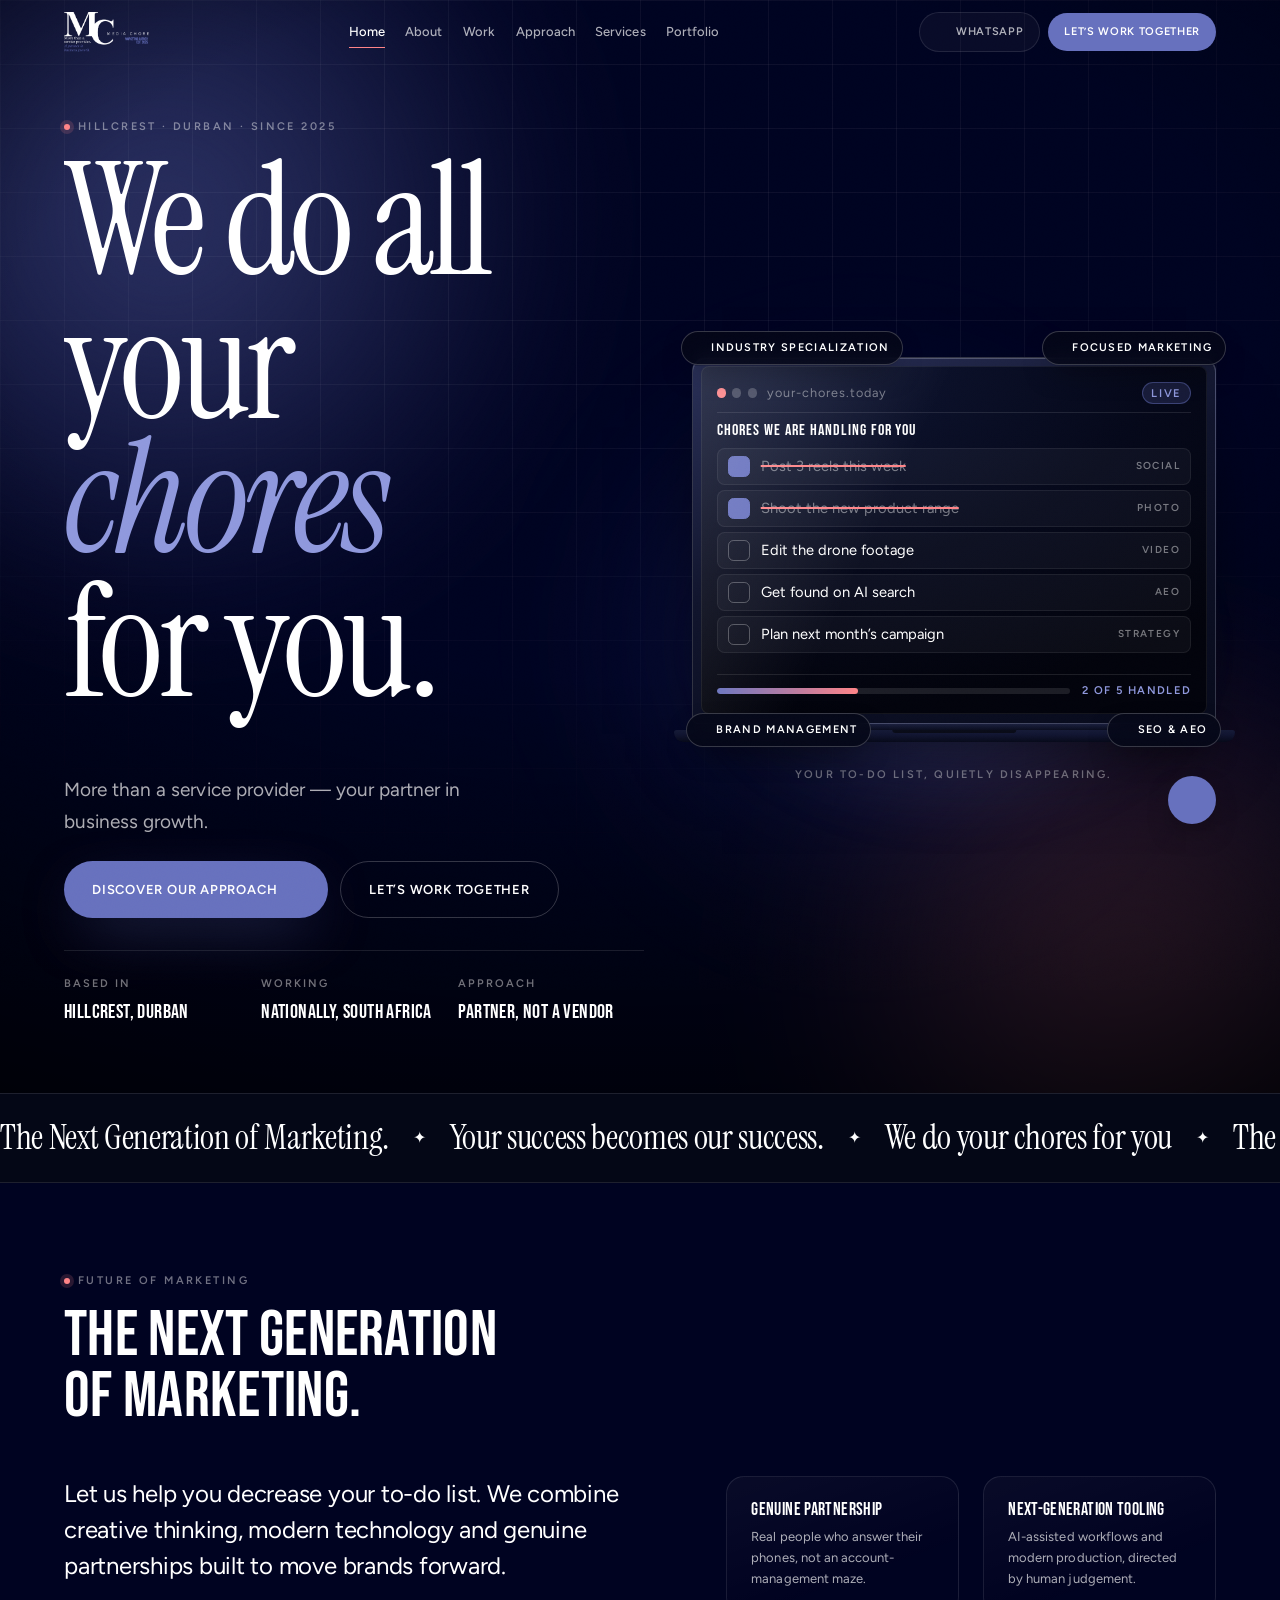
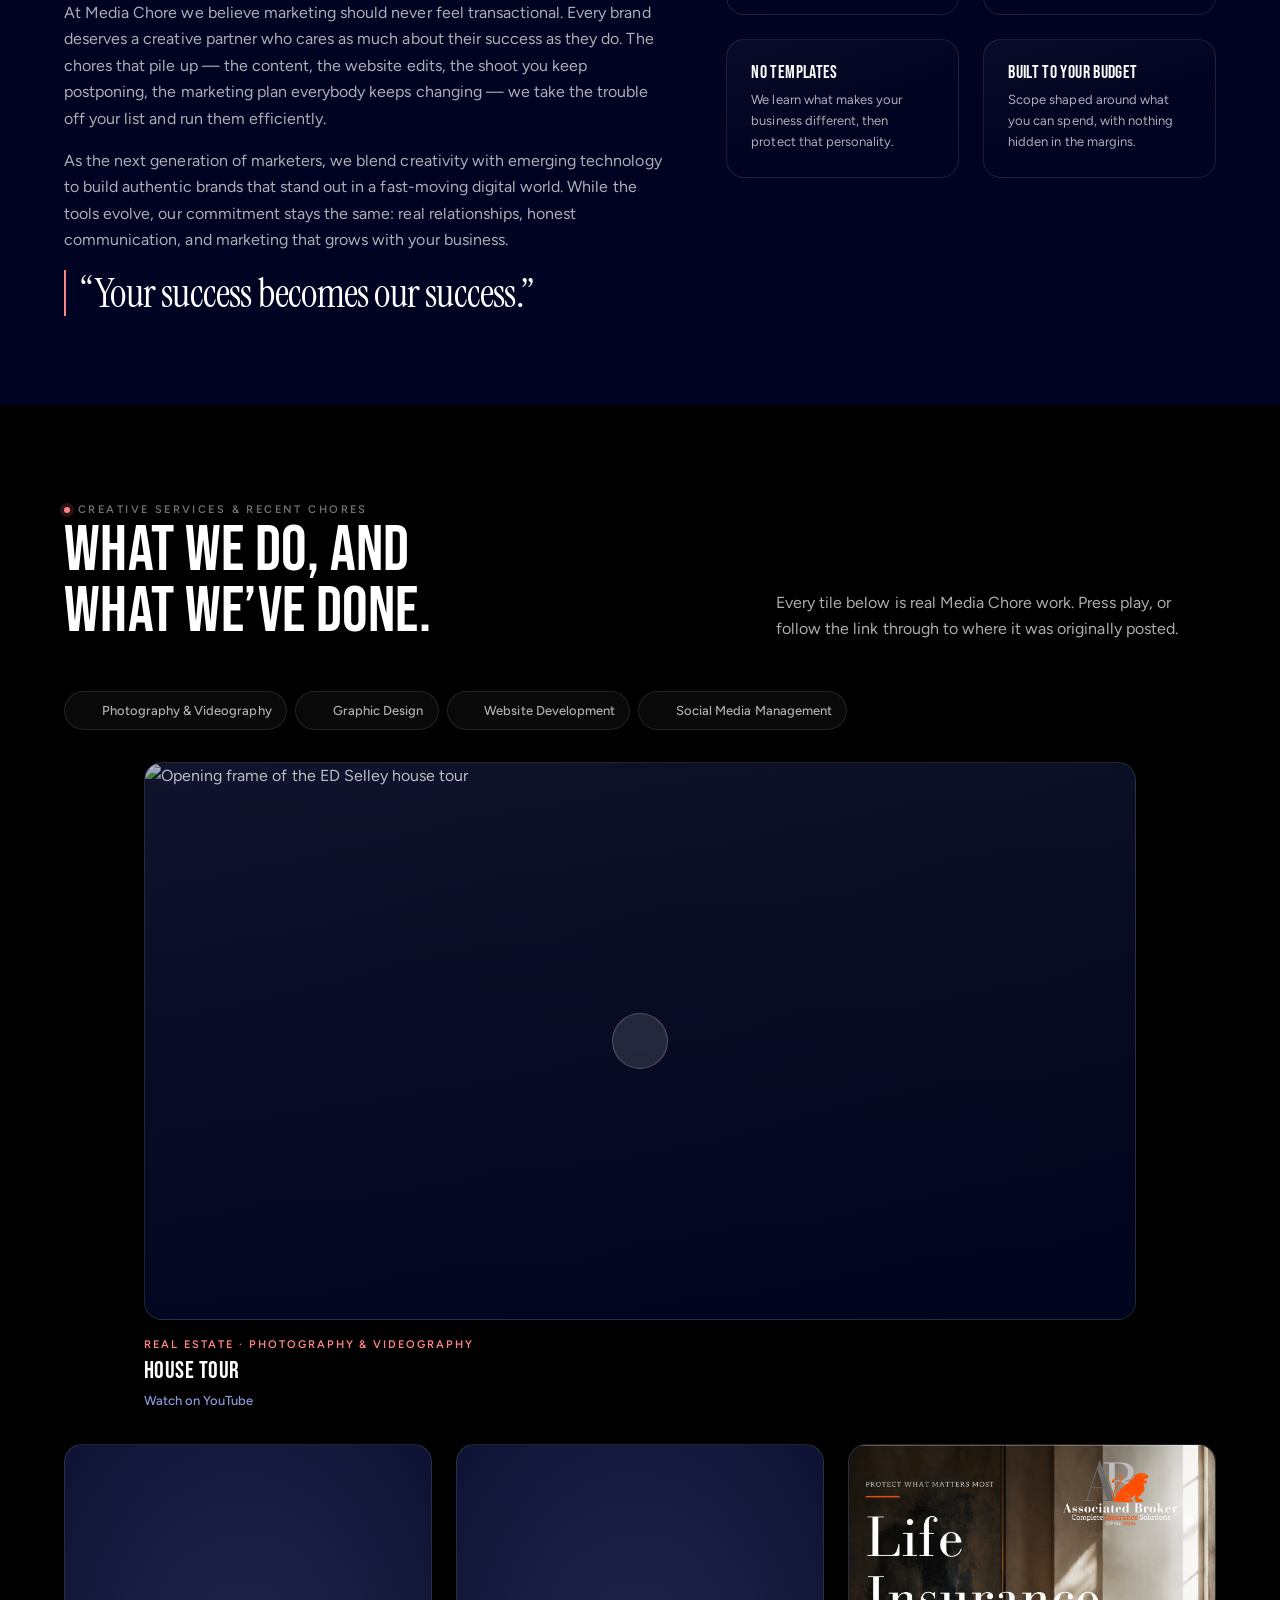
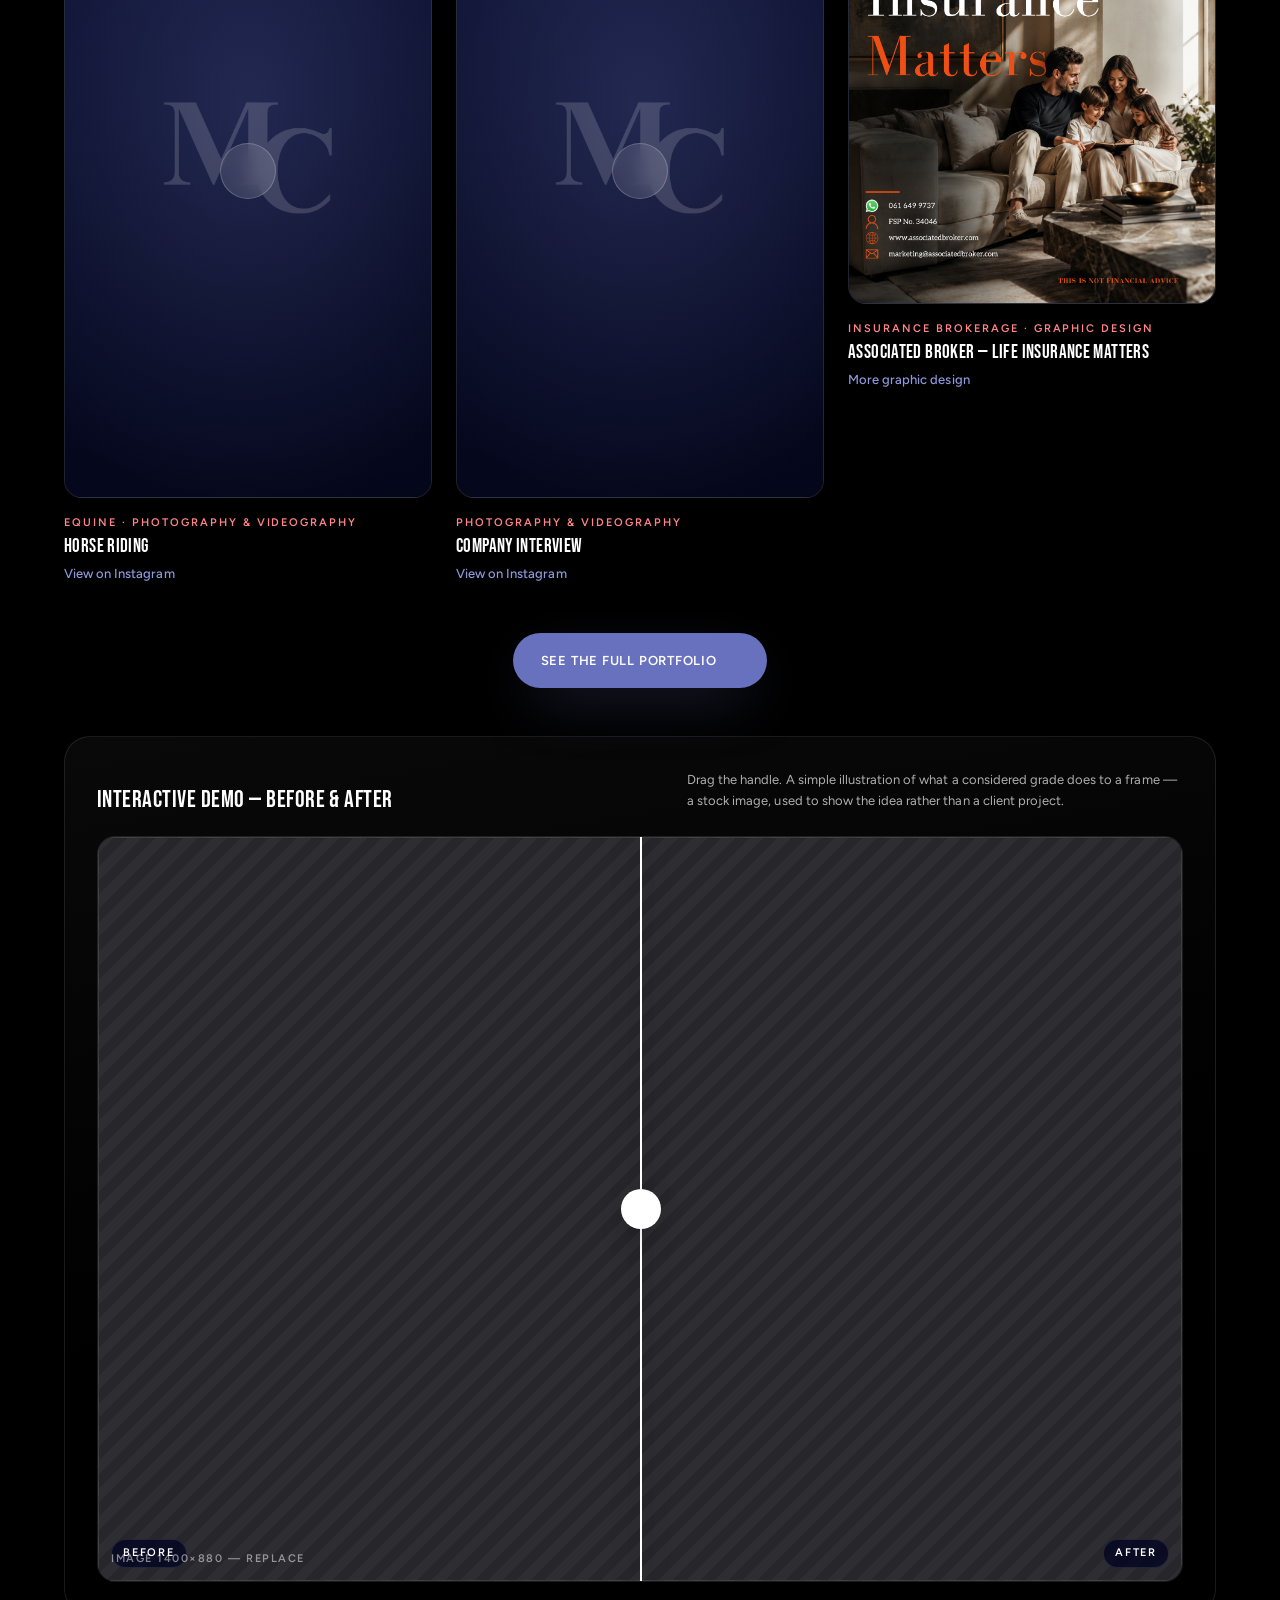
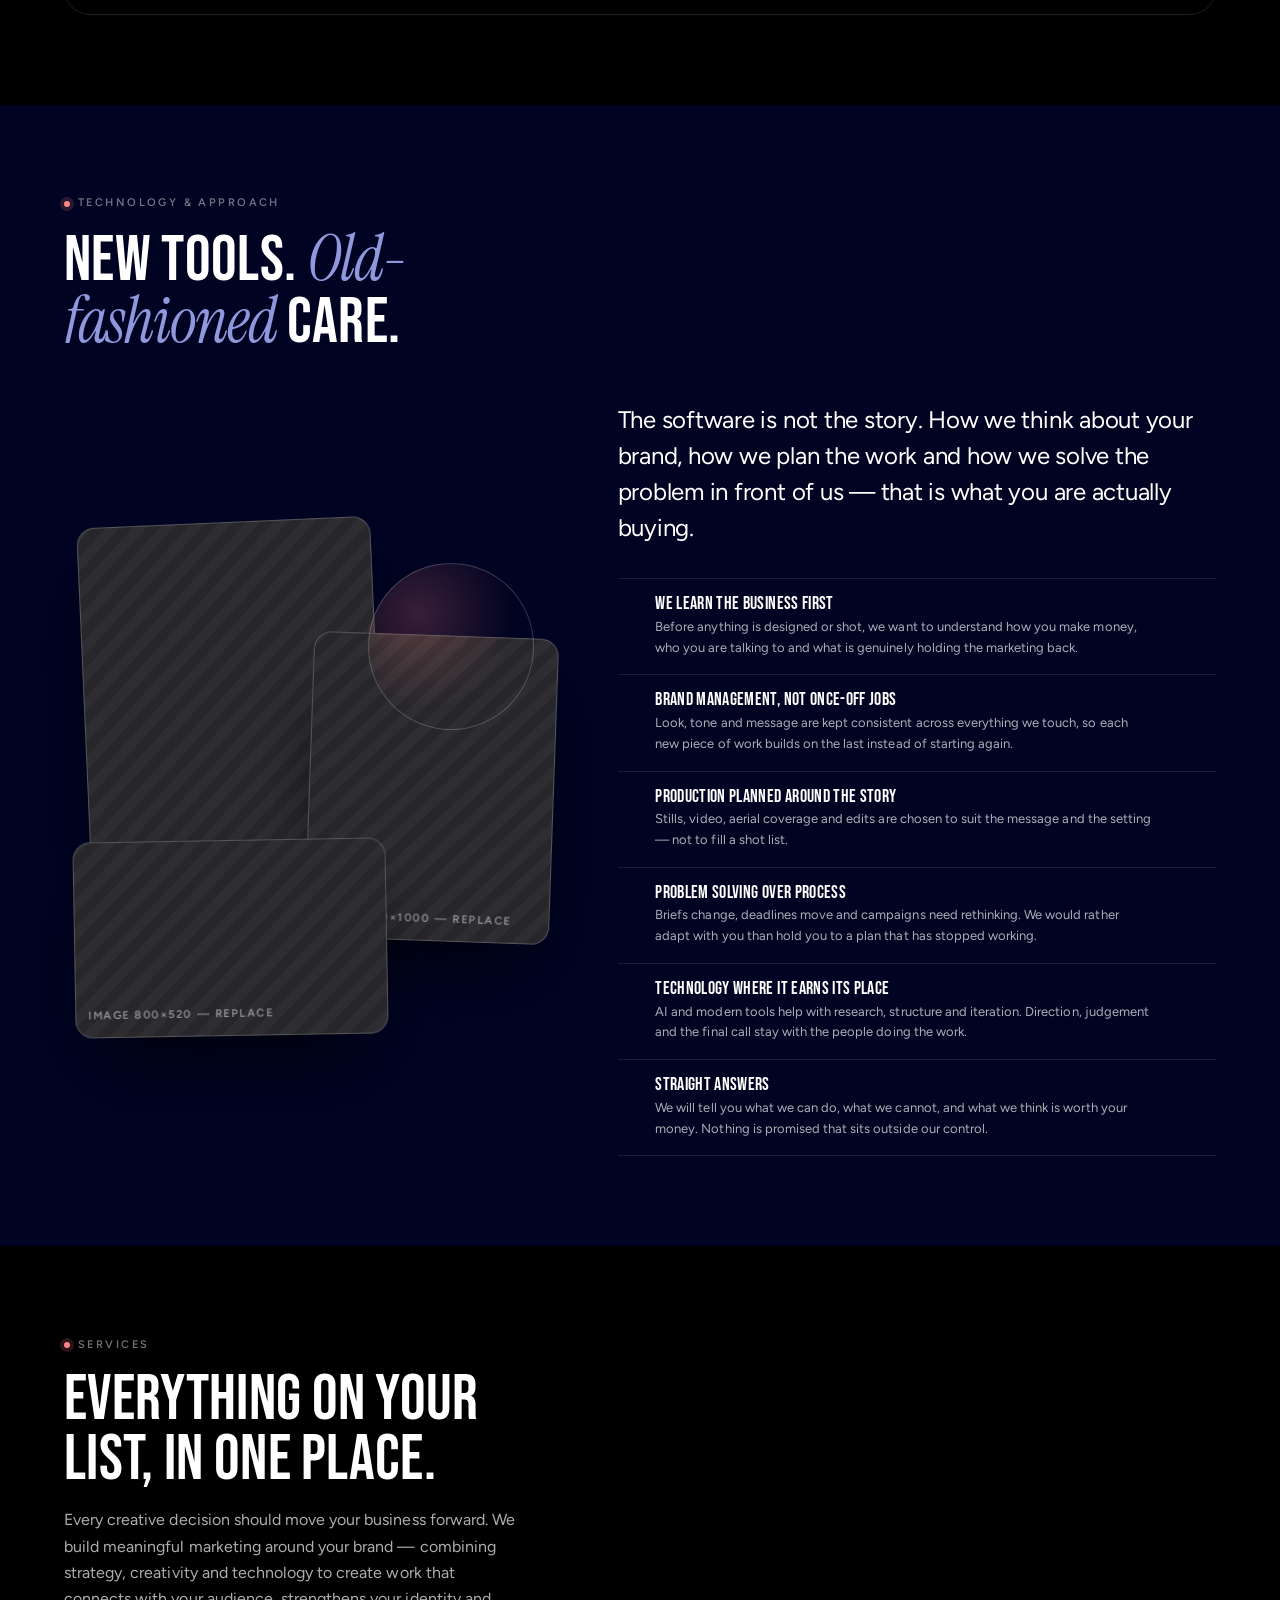
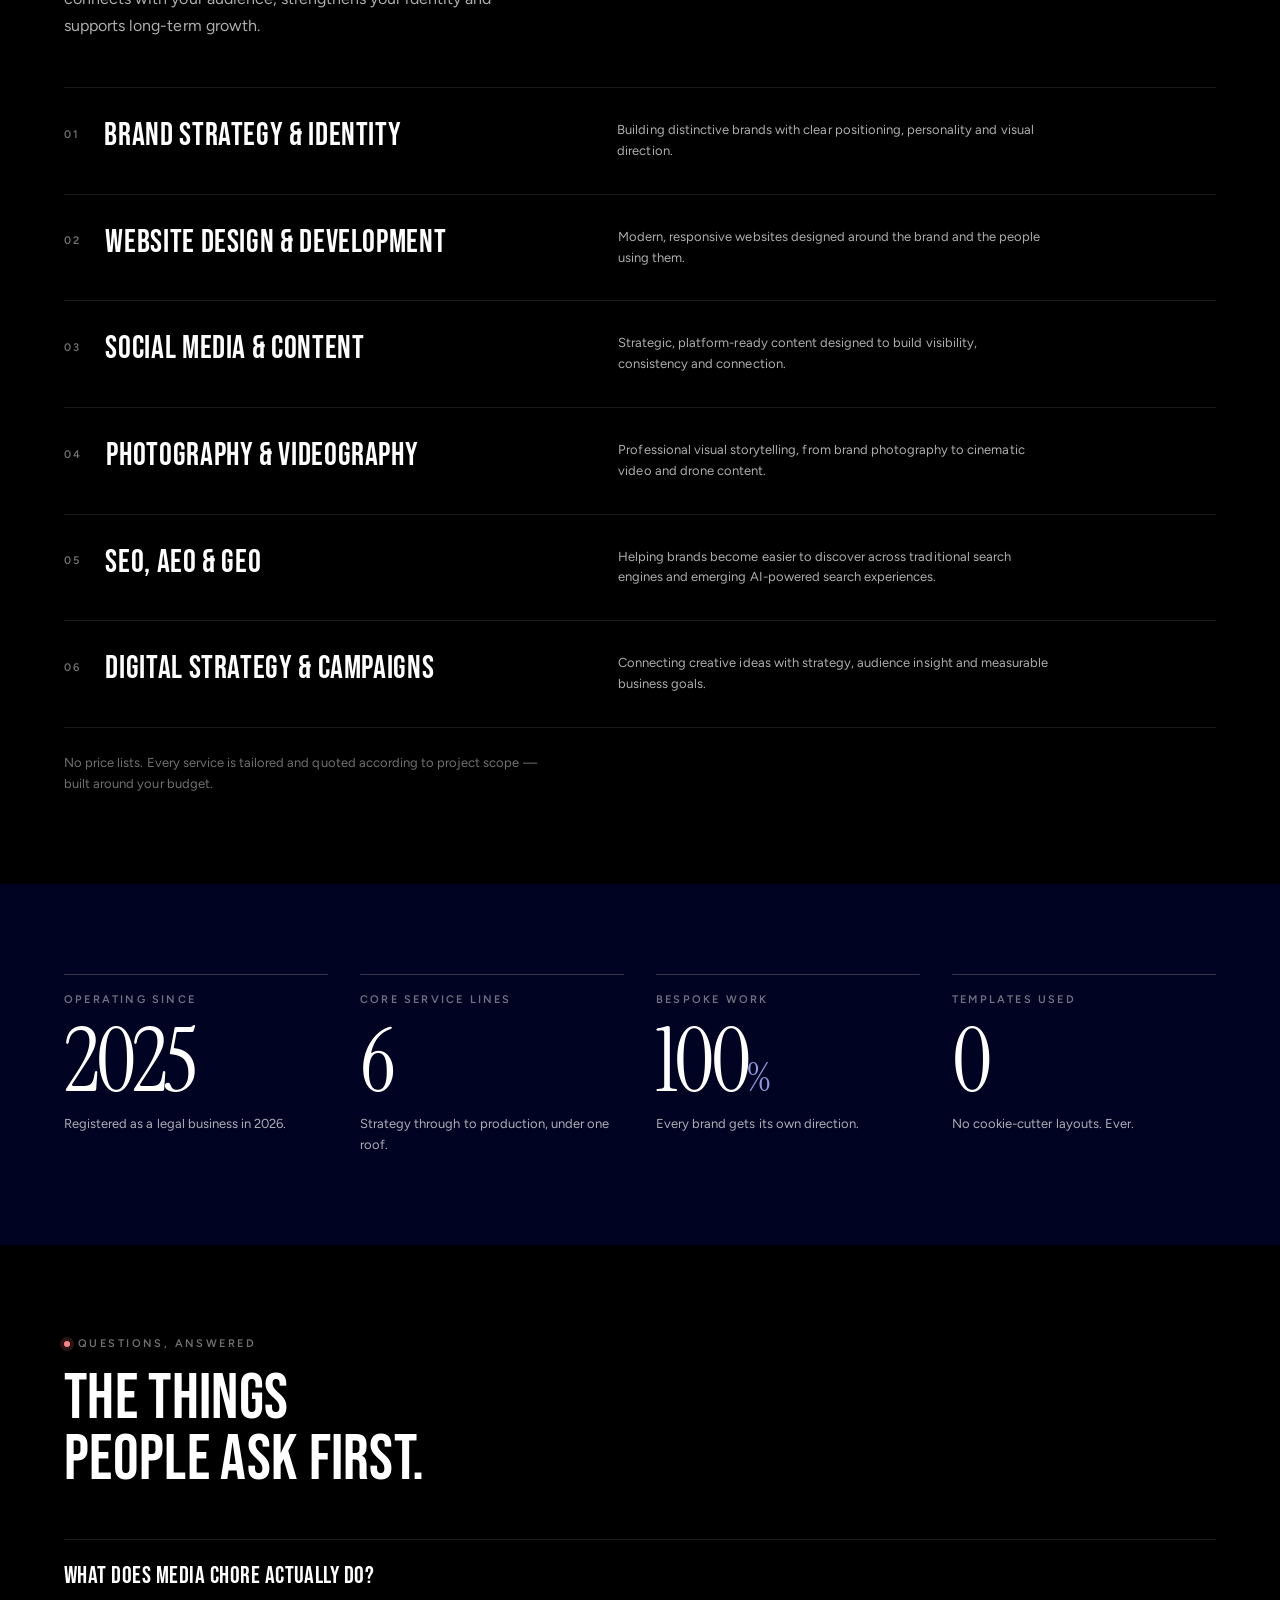
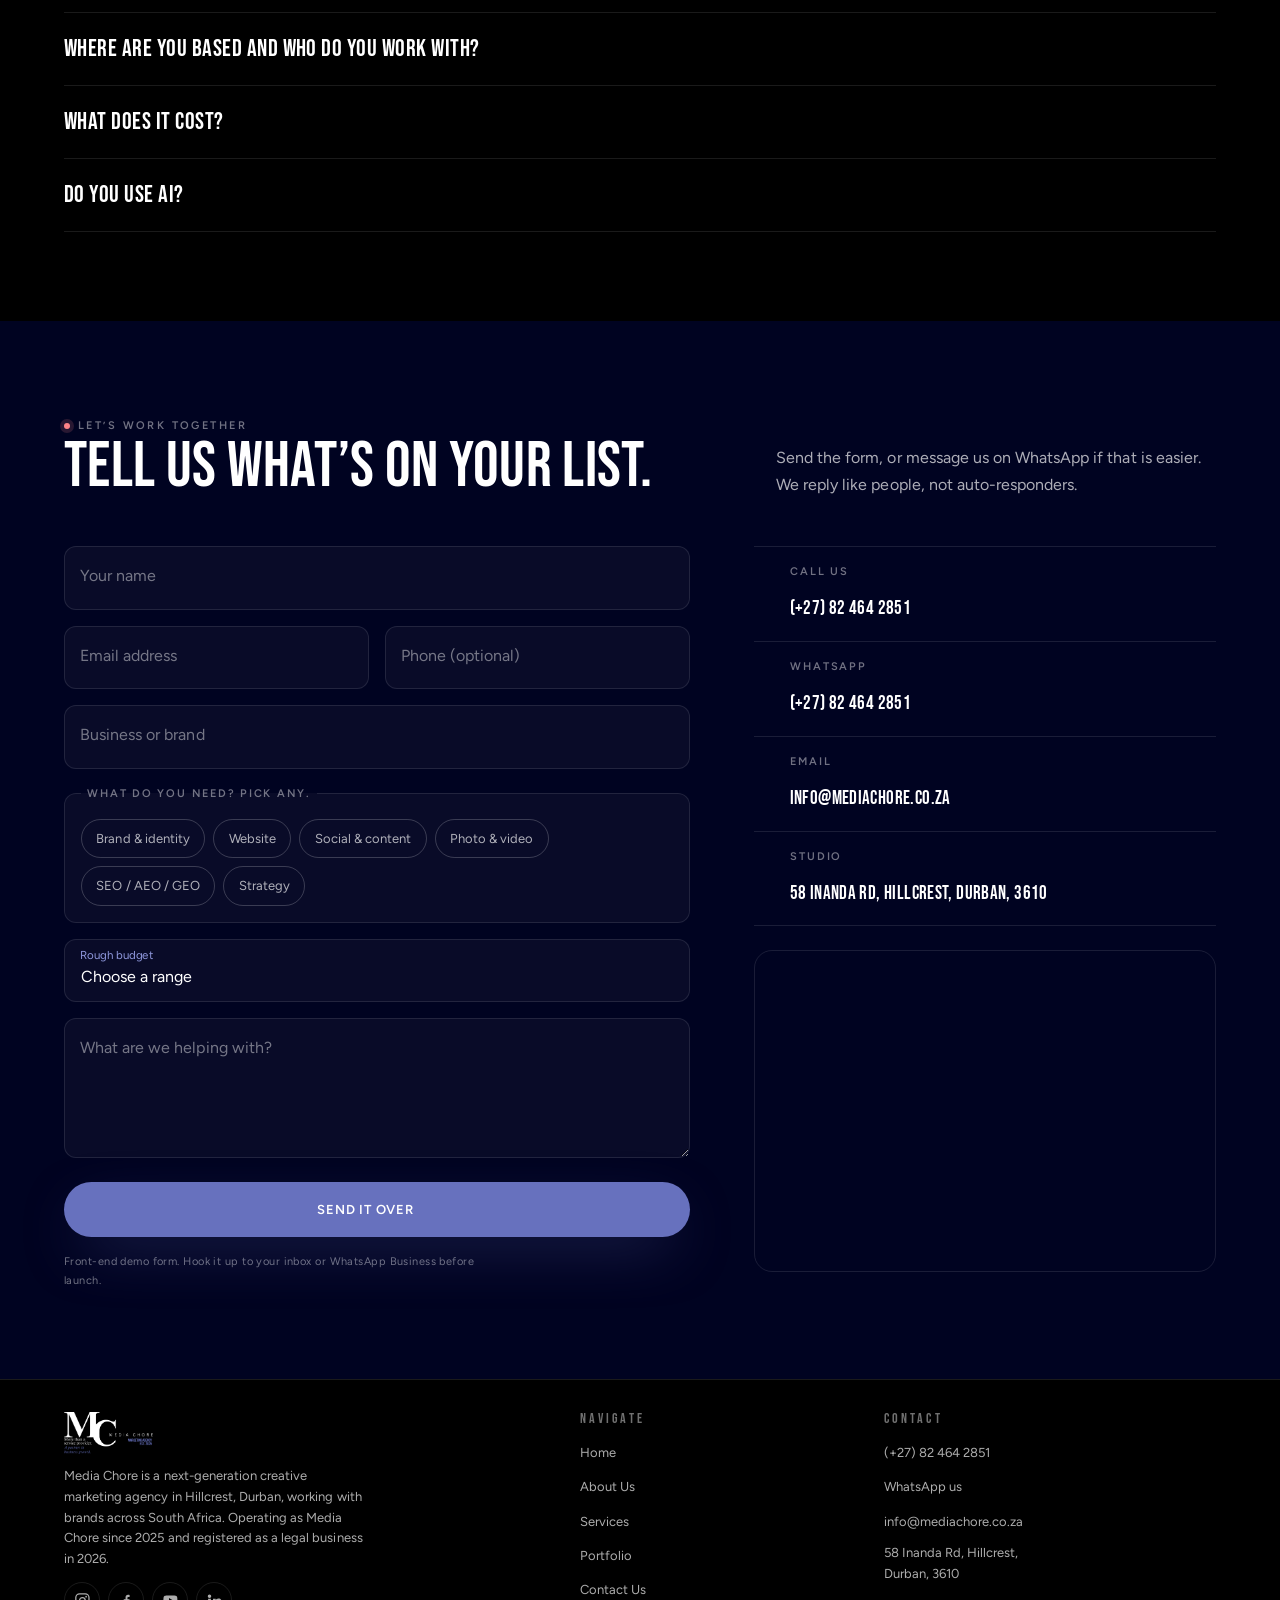
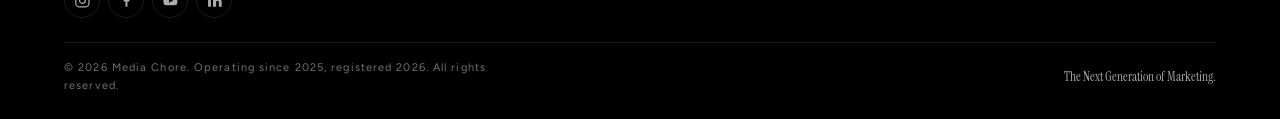
==== index.html @ 0fd681d0 "Media Chore website Co-Authored-By: Claude Opus 5.5 <noreply@anthropic.com>" ====
<!DOCTYPE html>
<html lang="en-ZA">
  <head>
    <meta charset="utf-8" />
    <meta name="viewport" content="width=device-width, initial-scale=1" />

    <!-- ============================================================
         SEO / AEO / GEO  (search engines + AI answer engines)
         ============================================================ -->
    <title>Media Chore | Next Generation Creative Marketing Agency</title>
    <meta
      name="description"
      content="Media Chore is a Durban-based next-generation creative marketing agency combining strategy, websites, social media, SEO, AEO/GEO, photography, videography and emerging technology to help brands grow."
    />
    <link rel="canonical" href="https://mediachore.co.za/" />
    <meta name="theme-color" content="#000321" />
    <meta name="author" content="Media Chore" />
    <meta name="robots" content="index, follow, max-image-preview:large" />
    <!-- Plain-language location + founding data helps AI answer engines quote us correctly -->
    <meta name="geo.region" content="ZA-KZN" />
    <meta name="geo.placename" content="Hillcrest, Durban, KwaZulu-Natal" />

    <!-- Social sharing cards -->
    <meta property="og:type" content="website" />
    <meta property="og:site_name" content="Media Chore" />
    <meta property="og:locale" content="en_ZA" />
    <meta property="og:title" content="Media Chore | Next Generation Creative Marketing Agency" />
    <meta
      property="og:description"
      content="We do your chores for you. Strategy, websites, social media, SEO/AEO/GEO, photography and videography from a Durban creative partner. Operating since 2025, registered in 2026."
    />
    <meta property="og:url" content="https://mediachore.co.za/" />
    <meta property="og:image" content="https://mediachore.co.za/images/logo-mediachore-full.png" />
    <meta name="twitter:card" content="summary_large_image" />
    <meta name="twitter:title" content="Media Chore | Next Generation Creative Marketing Agency" />
    <meta
      name="twitter:description"
      content="We do your chores for you. A next-generation creative marketing agency in Hillcrest, Durban. Operating since 2025, registered in 2026."
    />

    <!-- Favicon: the existing MC brand mark -->
    <link rel="icon" href="images/favicon-mc.png" sizes="any" />
    <link rel="apple-touch-icon" href="images/favicon-mc.png" />

    <!-- ============================================================
         FONTS
         Instrument Serif  -> display headings (Times-like, exaggerated)
         Bebas Neue        -> H2 / H3 / H4 subheadings + eyebrows
         Figtree           -> body copy (closest Google font to Canva Sans)
         ============================================================ -->
    <link rel="preconnect" href="https://fonts.googleapis.com" />
    <link rel="preconnect" href="https://fonts.gstatic.com" crossorigin />
    <link
      href="https://fonts.googleapis.com/css2?family=Instrument+Serif:ital@0;1&family=Bebas+Neue&family=Figtree:wght@300;400;500;600;800&display=swap"
      rel="stylesheet"
    />


    <!-- Site styles -->
    <link rel="stylesheet" href="style.css" />

    <!-- ============================================================
         STRUCTURED DATA
         One consistent story for Google + AI: trading as Media Chore since
         2025, registered as a legal business in 2026, based in Hillcrest
         Durban with national reach, and these named services.
         ============================================================ -->
    <script type="application/ld+json">
      {
        "@context": "https://schema.org",
        "@type": "ProfessionalService",
        "@id": "https://mediachore.co.za/#organisation",
        "name": "Media Chore",
        "alternateName": "Media Chore Marketing Agency",
        "description": "Media Chore is a next-generation creative marketing agency in Hillcrest, Durban. We have been operating as Media Chore since 2025 and were officially registered as a legal business in 2026. We combine strategy, creativity and emerging technology across branding, websites, social media, SEO, AEO/GEO, photography and videography.",
        "slogan": "The Next Generation of Marketing.",
        "url": "https://mediachore.co.za/",
        "foundingDate": "2025",
        "email": "info@mediachore.co.za",
        "telephone": "+27824642851",
        "priceRange": "Quoted per project",
        "image": "https://mediachore.co.za/images/logo-mediachore-full.png",
        "logo": "https://mediachore.co.za/images/logo-mediachore-full.png",
        "address": {
          "@type": "PostalAddress",
          "streetAddress": "58 Inanda Rd",
          "addressLocality": "Hillcrest, Durban",
          "addressRegion": "KwaZulu-Natal",
          "postalCode": "3610",
          "addressCountry": "ZA"
        },
        "geo": { "@type": "GeoCoordinates", "latitude": -29.7868, "longitude": 30.7669 },
        "areaServed": [
          { "@type": "City", "name": "Durban" },
          { "@type": "AdministrativeArea", "name": "KwaZulu-Natal" },
          { "@type": "Country", "name": "South Africa" }
        ],
        "sameAs": [
          "https://www.instagram.com/media.chore/",
          "https://www.facebook.com/p/Media-Chore-61589140096425/",
          "https://www.youtube.com/@mediachore",
          "https://www.linkedin.com/company/media-chore/"
        ],
        "hasOfferCatalog": {
          "@type": "OfferCatalog",
          "name": "Creative services",
          "itemListElement": [
            { "@type": "Offer", "itemOffered": { "@type": "Service", "name": "Brand Strategy & Identity" } },
            { "@type": "Offer", "itemOffered": { "@type": "Service", "name": "Website Design & Development" } },
            { "@type": "Offer", "itemOffered": { "@type": "Service", "name": "Social Media & Content" } },
            { "@type": "Offer", "itemOffered": { "@type": "Service", "name": "Photography & Videography" } },
            { "@type": "Offer", "itemOffered": { "@type": "Service", "name": "SEO, AEO & GEO" } },
            { "@type": "Offer", "itemOffered": { "@type": "Service", "name": "Digital Strategy & Campaigns" } }
          ]
        }
      }
    </script>
    <script type="application/ld+json">
      {
        "@context": "https://schema.org",
        "@type": "FAQPage",
        "mainEntity": [
          {
            "@type": "Question",
            "name": "What does Media Chore actually do?",
            "acceptedAnswer": {
              "@type": "Answer",
              "text": "Media Chore is a creative marketing agency in Hillcrest, Durban. We handle brand strategy and identity, website design and development, social media and content, photography and videography, SEO, AEO and GEO, and digital strategy and campaigns. In short, we take the marketing chores off your list and run them properly."
            }
          },
          {
            "@type": "Question",
            "name": "Where is Media Chore based and who do you work with?",
            "acceptedAnswer": {
              "@type": "Answer",
              "text": "We are based at 58 Inanda Rd, Hillcrest, Durban, KwaZulu-Natal, and we work with businesses, brands and entrepreneurs across South Africa."
            }
          },
          {
            "@type": "Question",
            "name": "What does it cost to work with Media Chore?",
            "acceptedAnswer": {
              "@type": "Answer",
              "text": "There are no fixed price lists. Every service is tailored and quoted according to project scope, and we build the plan around your budget."
            }
          },
          {
            "@type": "Question",
            "name": "Does Media Chore use AI?",
            "acceptedAnswer": {
              "@type": "Answer",
              "text": "Yes, as a tool and never as a replacement for people. We use AI-powered workflows, modern editing, drones and current production technology to work faster and sharper, while the strategy, creative direction and client relationship stay human."
            }
          }
        ]
      }
    </script>
  </head>

  <body>
    <a class="skip-link" href="#main">Skip to content</a>

    <!-- Film-grain overlay: sits above everything, ignores pointer events -->
    <div class="grain" aria-hidden="true"></div>

    <!-- Thin scroll-progress line at the very top of the viewport -->
    <div class="progress" aria-hidden="true"><span class="progress__bar" id="progressBar"></span></div>

    <!-- ============================================================
         STICKY NAVIGATION
         ============================================================ -->
    <header class="site-nav" id="siteNav">
      <div class="site-nav__inner">
        <a class="brand" href="#top" aria-label="Media Chore home">
          <img
            class="brand__mark"
            src="images/logo-mediachore-full.png"
            alt="Media Chore"
            width="1060"
            height="496"
            decoding="async"
          />
        </a>

        <nav class="site-nav__links" aria-label="Primary">
          <a href="#top">Home</a>
          <a href="about.html">About</a>
          <a href="#work">Work</a>
          <a href="#approach">Approach</a>
          <a href="#services">Services</a>
          <a href="portfolio.html">Portfolio</a>
        </nav>

        <div class="site-nav__actions">
          <a class="btn btn--ghost btn--sm nav-wa" href="https://wa.me/27824642851" target="_blank" rel="noopener">
            <i data-lucide="message-circle" aria-hidden="true"></i><span>WhatsApp</span>
          </a>
          <a class="btn btn--solid btn--sm" href="#contact">Let&rsquo;s Work Together</a>
        </div>

        <button class="burger" id="burger" type="button" aria-expanded="false" aria-controls="mobileMenu">
          <span class="burger__box" aria-hidden="true"><span></span><span></span></span>
          <span class="sr-only">Open menu</span>
        </button>
      </div>
    </header>

    <!-- Full-screen mobile menu -->
    <div class="menu" id="mobileMenu" hidden>
      <nav class="menu__links" aria-label="Mobile">
        <a href="#top"><span class="menu__no">01</span> Home</a>
        <a href="about.html"><span class="menu__no">02</span> About</a>
        <a href="#work"><span class="menu__no">03</span> Work</a>
        <a href="#approach"><span class="menu__no">04</span> Approach</a>
        <a href="#services"><span class="menu__no">05</span> Services</a>
        <a href="portfolio.html"><span class="menu__no">06</span> Portfolio</a>
        <a href="#faq"><span class="menu__no">07</span> FAQ</a>
        <a href="#contact"><span class="menu__no">08</span> Contact</a>
      </nav>
      <div class="menu__foot">
        <a class="btn btn--solid btn--block" href="#contact">Let&rsquo;s Work Together</a>
        <div class="menu__row">
          <a class="btn btn--ghost" href="tel:+27824642851"><i data-lucide="phone" aria-hidden="true"></i> Call</a>
          <a class="btn btn--ghost" href="https://wa.me/27824642851" target="_blank" rel="noopener">
            <i data-lucide="message-circle" aria-hidden="true"></i> WhatsApp
          </a>
        </div>
      </div>
    </div>

    <main id="main">
      <!-- ============================================================
           HERO
           ============================================================ -->
      <section class="hero" id="top">
        <!-- Layered background: mesh gradient, grid, glow, vignette -->
        <div class="hero__bg" aria-hidden="true">
          <span class="hero__mesh hero__mesh--a"></span>
          <span class="hero__mesh hero__mesh--b"></span>
          <span class="hero__mesh hero__mesh--c"></span>
          <span class="hero__grid"></span>
          <span class="hero__vignette"></span>
        </div>

        <div class="hero__inner">
          <div class="hero__copy">
            <p class="eyebrow" data-reveal>
              <span class="eyebrow__dot" aria-hidden="true"></span>
              Hillcrest &middot; Durban &middot; Since 2025
            </p>

            <!-- Single H1. Words are split for the masked reveal animation. -->
            <h1 class="hero__title">
              <span class="line"><span class="word">We</span> <span class="word">do</span> <span class="word">all</span></span>
              <span class="line"><span class="word">your</span> <span class="word word--accent">chores</span></span>
              <span class="line"><span class="word">for</span> <span class="word">you.</span></span>
            </h1>

            <p class="hero__sub" data-reveal>
              More than a service provider &mdash; your partner in business growth.
            </p>

            <div class="hero__cta" data-reveal>
              <a class="btn btn--solid btn--lg" href="#approach">
                Discover our Approach <i data-lucide="arrow-down-right" aria-hidden="true"></i>
              </a>
              <a class="btn btn--line btn--lg" href="#contact">Let&rsquo;s Work Together</a>
            </div>
          </div>

          <!-- Interactive floating laptop: ticks off the chores by itself.
               Click a row to toggle it. Hover pauses the auto-run. -->
          <div class="stage" id="stage">
            <div class="stage__glow" aria-hidden="true"></div>

            <div class="laptop" id="laptop">
              <div class="laptop__lid">
                <div class="laptop__screen">
                  <div class="app">
                    <div class="app__bar">
                      <span class="app__dots" aria-hidden="true"><i></i><i></i><i></i></span>
                      <span class="app__title">your-chores.today</span>
                      <span class="app__badge">Live</span>
                    </div>

                    <p class="app__lead">Chores we are handling for you</p>

                    <ul class="chores" id="chores">
                      <li>
                        <button class="chore" type="button" aria-pressed="false">
                          <span class="chore__box" aria-hidden="true"><i data-lucide="check"></i></span>
                          <span class="chore__text">Post 3 reels this week</span>
                          <span class="chore__tag">Social</span>
                        </button>
                      </li>
                      <li>
                        <button class="chore" type="button" aria-pressed="false">
                          <span class="chore__box" aria-hidden="true"><i data-lucide="check"></i></span>
                          <span class="chore__text">Shoot the new product range</span>
                          <span class="chore__tag">Photo</span>
                        </button>
                      </li>
                      <li>
                        <button class="chore" type="button" aria-pressed="false">
                          <span class="chore__box" aria-hidden="true"><i data-lucide="check"></i></span>
                          <span class="chore__text">Edit the drone footage</span>
                          <span class="chore__tag">Video</span>
                        </button>
                      </li>
                      <li>
                        <button class="chore" type="button" aria-pressed="false">
                          <span class="chore__box" aria-hidden="true"><i data-lucide="check"></i></span>
                          <span class="chore__text">Get found on AI search</span>
                          <span class="chore__tag">AEO</span>
                        </button>
                      </li>
                      <li>
                        <button class="chore" type="button" aria-pressed="false">
                          <span class="chore__box" aria-hidden="true"><i data-lucide="check"></i></span>
                          <span class="chore__text">Plan next month&rsquo;s campaign</span>
                          <span class="chore__tag">Strategy</span>
                        </button>
                      </li>
                    </ul>

                    <div class="app__foot">
                      <div class="meter" aria-hidden="true"><span class="meter__fill" id="meterFill"></span></div>
                      <p class="app__status" id="choreStatus">Media Chore is on it&hellip;</p>
                    </div>
                  </div>
                </div>
              </div>

              <div class="laptop__hinge" aria-hidden="true"></div>
              <div class="laptop__base" aria-hidden="true"><span></span></div>
            </div>

            <!-- Floating capability chips orbiting the laptop -->
            <div class="chips" aria-hidden="true">
              <span class="chip chip--1"><i data-lucide="compass"></i> Industry Specialization</span>
              <span class="chip chip--2"><i data-lucide="target"></i> Focused Marketing</span>
              <span class="chip chip--3"><i data-lucide="gem"></i> Brand Management</span>
              <span class="chip chip--4"><i data-lucide="search"></i> SEO &amp; AEO</span>
            </div>

            <p class="stage__caption">Your to-do list, quietly disappearing.</p>
          </div>

          <!-- Facts sit after the laptop on phones and beneath the copy on
               desktop, so the interactive laptop is seen sooner on mobile. -->
          <dl class="hero__facts" data-stagger>
            <div data-reveal>
              <dt>Based in</dt>
              <dd>Hillcrest, Durban</dd>
            </div>
            <div data-reveal>
              <dt>Working</dt>
              <dd>Nationally, South Africa</dd>
            </div>
            <div data-reveal>
              <dt>Approach</dt>
              <dd>Partner, not a vendor</dd>
            </div>
          </dl>
        </div>

        <a class="scroll-cue" href="#about" aria-label="Scroll to about">
          <span aria-hidden="true"></span>
          Scroll
        </a>
      </section>

      <!-- Brand line marquee -->
      <div class="band" aria-hidden="true">
        <div class="band__track" id="bandTrack">
          <span>The Next Generation of Marketing.</span>
          <span class="band__star">&#10022;</span>
          <span>Your success becomes our success.</span>
          <span class="band__star">&#10022;</span>
          <span>We do your chores for you</span>
          <span class="band__star">&#10022;</span>
          <span>The Next Generation of Marketing.</span>
          <span class="band__star">&#10022;</span>
          <span>Your success becomes our success.</span>
          <span class="band__star">&#10022;</span>
          <span>We do your chores for you</span>
          <span class="band__star">&#10022;</span>
        </div>
      </div>

      <!-- ============================================================
           ABOUT
           ============================================================ -->
      <section class="section section--ink about" id="about">
        <div class="wrap">
          <header class="sec-head">
            <p class="eyebrow" data-reveal><span class="eyebrow__dot" aria-hidden="true"></span> Future of Marketing</p>
            <h2 class="sec-title" data-reveal>The Next Generation of Marketing.</h2>
          </header>

          <div class="about__grid">
            <div class="about__copy" data-stagger>
              <p class="lead" data-reveal>
                Let us help you decrease your to-do list. We combine creative thinking, modern technology and genuine
                partnerships built to move brands forward.
              </p>
              <p data-reveal>
                At Media Chore we believe marketing should never feel transactional. Every brand deserves a creative
                partner who cares as much about their success as they do. The chores that pile up &mdash; the content,
                the website edits, the shoot you keep postponing, the marketing plan everybody keeps changing &mdash;
                we take the trouble off your list and run them efficiently.
              </p>
              <p data-reveal>
                As the next generation of marketers, we blend creativity with emerging technology to build authentic
                brands that stand out in a fast-moving digital world. While the tools evolve, our commitment stays the
                same: real relationships, honest communication, and marketing that grows with your business.
              </p>
              <p class="pull" data-reveal>&ldquo;Your success becomes our success.&rdquo;</p>
            </div>

            <ul class="pillars" data-stagger>
              <li data-reveal>
                <i data-lucide="handshake" aria-hidden="true"></i>
                <h3>Genuine partnership</h3>
                <p>Real people who answer their phones, not an account-management maze.</p>
              </li>
              <li data-reveal>
                <i data-lucide="cpu" aria-hidden="true"></i>
                <h3>Next-generation tooling</h3>
                <p>AI-assisted workflows and modern production, directed by human judgement.</p>
              </li>
              <li data-reveal>
                <i data-lucide="fingerprint" aria-hidden="true"></i>
                <h3>No templates</h3>
                <p>We learn what makes your business different, then protect that personality.</p>
              </li>
              <li data-reveal>
                <i data-lucide="wallet" aria-hidden="true"></i>
                <h3>Built to your budget</h3>
                <p>Scope shaped around what you can spend, with nothing hidden in the margins.</p>
              </li>
            </ul>
          </div>
        </div>
      </section>

      <!-- ============================================================
           CREATIVE SERVICES + RECENT CHORES
           One section: what we do, shown through work we have actually
           delivered. Tiles keep their native aspect ratio — vertical reels
           stay vertical, the landscape cut stays landscape.
           ============================================================ -->
      <section class="section section--black creative" id="work">
        <div class="wrap">
          <header class="sec-head sec-head--split">
            <div>
              <p class="eyebrow" data-reveal>
                <span class="eyebrow__dot" aria-hidden="true"></span> Creative Services &amp; Recent Chores
              </p>
              <h2 class="sec-title" data-reveal>What we do, and what we&rsquo;ve done.</h2>
            </div>
            <p class="sec-note" data-reveal>
              Every tile below is real Media Chore work. Press play, or follow the link through to where it was
              originally posted.
            </p>
          </header>

          <!-- The service lines the portfolio is filtered by. Each pill opens
               the Portfolio page with that service filter already applied. -->
          <ul class="svc-pills" data-stagger>
            <li data-reveal>
              <a href="portfolio.html?service=photography-videography">
                <i data-lucide="aperture" aria-hidden="true"></i> Photography &amp; Videography
              </a>
            </li>
            <li data-reveal>
              <a href="portfolio.html?service=graphic-design">
                <i data-lucide="pen-tool" aria-hidden="true"></i> Graphic Design
              </a>
            </li>
            <li data-reveal>
              <a href="portfolio.html?service=website-development">
                <i data-lucide="monitor-smartphone" aria-hidden="true"></i> Website Development
              </a>
            </li>
            <li data-reveal>
              <a href="portfolio.html?service=social-media-management">
                <i data-lucide="share-2" aria-hidden="true"></i> Social Media Management
              </a>
            </li>
          </ul>

          <!-- Featured landscape piece -->
          <figure class="vtile vtile--feature" data-yt="3raIGl-p3ko" data-reveal>
            <div class="vtile__media vtile__media--16x9">
              <img
                class="vtile__poster"
                src="https://i.ytimg.com/vi/3raIGl-p3ko/maxresdefault.jpg"
                data-fallback-src="https://i.ytimg.com/vi/3raIGl-p3ko/hqdefault.jpg"
                alt="Opening frame of the ED Selley house tour"
                width="1280"
                height="720"
                loading="lazy"
                decoding="async"
              />
              <button class="vtile__cover" type="button">
                <span class="vtile__play" aria-hidden="true"><i data-lucide="play"></i></span>
                <span class="sr-only">Play the House Tour video</span>
              </button>
            </div>
            <figcaption class="vtile__body">
              <span class="vtile__kind">Real Estate &middot; Photography &amp; Videography</span>
              <h3 class="vtile__name">House Tour</h3>
              <a
                class="vtile__src"
                href="https://youtu.be/3raIGl-p3ko?si=Kcjx2uXeSm0SRfrT"
                target="_blank"
                rel="noopener"
              >
                Watch on YouTube <i data-lucide="arrow-up-right" aria-hidden="true"></i>
              </a>
            </figcaption>
          </figure>

          <!-- Mixed-ratio row: two vertical reels beside a social graphic -->
          <div class="showcase" data-stagger>
            <figure class="vtile" data-reveal>
              <div class="vtile__media vtile__media--9x16">
                <video
                  class="vtile__video"
                  preload="none"
                  playsinline
                  controls
                  src="Our%20Portfolio/Equine/Photograhy%20%26%20Videography/Natasha%20Parker%20-%20Dracula%20Edit%20-%20Mobile%20Version.mp4"
                ></video>
                <button class="vtile__cover" type="button">
                  <span class="vtile__mark" aria-hidden="true">
                    <img src="images/logo-mc-mark.png" alt="" width="963" height="633" loading="lazy" />
                  </span>
                  <span class="vtile__play" aria-hidden="true"><i data-lucide="play"></i></span>
                  <span class="sr-only">Play the Horse Riding reel</span>
                </button>
              </div>
              <figcaption class="vtile__body">
                <span class="vtile__kind">Equine &middot; Photography &amp; Videography</span>
                <h3 class="vtile__name">Horse Riding</h3>
                <a
                  class="vtile__src"
                  href="https://www.instagram.com/reel/DdDkW3oqnDm/?stkn=ZG81eW1jOTY3YXp4"
                  target="_blank"
                  rel="noopener"
                >
                  View on Instagram <i data-lucide="arrow-up-right" aria-hidden="true"></i>
                </a>
              </figcaption>
            </figure>

            <figure class="vtile" data-reveal>
              <div class="vtile__media vtile__media--9x16">
                <video
                  class="vtile__video"
                  preload="none"
                  playsinline
                  controls
                  src="Our%20Portfolio/All/Photograhy%20%26%20Videography/Plan%20Elite%20-%20CEO%20Interview%20-%20Media%20Chore%20-%20Photography-Videography.mp4"
                ></video>
                <button class="vtile__cover" type="button">
                  <span class="vtile__mark" aria-hidden="true">
                    <img src="images/logo-mc-mark.png" alt="" width="963" height="633" loading="lazy" />
                  </span>
                  <span class="vtile__play" aria-hidden="true"><i data-lucide="play"></i></span>
                  <span class="sr-only">Play the Company Interview reel</span>
                </button>
              </div>
              <figcaption class="vtile__body">
                <span class="vtile__kind">Photography &amp; Videography</span>
                <h3 class="vtile__name">Company Interview</h3>
                <a
                  class="vtile__src"
                  href="https://www.instagram.com/reel/DVsrj9AE7TP/?stkn=dzBobjAxeDBtZHYw"
                  target="_blank"
                  rel="noopener"
                >
                  View on Instagram <i data-lucide="arrow-up-right" aria-hidden="true"></i>
                </a>
              </figcaption>
            </figure>

            <figure class="vtile" data-reveal>
              <div class="vtile__media vtile__media--4x5">
                <img
                  src="Our%20Portfolio/All/Graphic%20Design/Associated%20Broker%20-%20Life%20Insurance%20Matters%20-%20Protect%20What%20Matters%20Most%20-%202.png"
                  alt="Associated Broker social graphic reading Life Insurance Matters"
                  width="1215"
                  height="1519"
                  loading="lazy"
                  decoding="async"
                />
              </div>
              <figcaption class="vtile__body">
                <span class="vtile__kind">Insurance Brokerage &middot; Graphic Design</span>
                <h3 class="vtile__name">Associated Broker &mdash; Life Insurance Matters</h3>
                <a class="vtile__src" href="portfolio.html?service=graphic-design">
                  More graphic design <i data-lucide="arrow-up-right" aria-hidden="true"></i>
                </a>
              </figcaption>
            </figure>
          </div>

          <div class="creative__cta" data-reveal>
            <a class="btn btn--solid btn--lg" href="portfolio.html">
              See the full portfolio <i data-lucide="arrow-right" aria-hidden="true"></i>
            </a>
          </div>

          <!-- Interactive example: a tiny before/after slider the visitor can drag -->
          <div class="ba" data-reveal>
            <div class="ba__head">
              <h3>Interactive demo &mdash; before &amp; after</h3>
              <p>
                Drag the handle. A simple illustration of what a considered grade does to a frame &mdash; a stock
                image, used to show the idea rather than a client project.
              </p>
            </div>
            <div class="ba__stage" id="baStage">
              <div class="ba__layer ba__layer--after">
                <img
                  src="https://images.unsplash.com/photo-1612544409025-e1f6a56c1152?auto=format&fit=crop&w=1400&q=72"
                  alt="Film crew on a lit soundstage, graded frame"
                  width="1400"
                  height="880"
                  loading="lazy"
                  decoding="async"
                />
                <span class="ba__label ba__label--right">After</span>
              </div>
              <div class="ba__layer ba__layer--before" id="baBefore">
                <img
                  src="https://images.unsplash.com/photo-1612544409025-e1f6a56c1152?auto=format&fit=crop&w=1400&q=72"
                  alt="The same frame before grading"
                  width="1400"
                  height="880"
                  loading="lazy"
                  decoding="async"
                />
                <span class="ba__label ba__label--left">Before</span>
              </div>
              <input
                class="ba__range"
                id="baRange"
                type="range"
                min="0"
                max="100"
                value="50"
                aria-label="Reveal the graded version"
              />
              <span class="ba__handle" id="baHandle" aria-hidden="true"><i data-lucide="chevrons-left-right"></i></span>
            </div>
          </div>
        </div>
      </section>

      <!-- ============================================================
           TECHNOLOGY / OUR APPROACH  (cursor-parallax section)
           ============================================================ -->
      <section class="section section--ink tech" id="approach">
        <div class="wrap">
          <header class="sec-head">
            <p class="eyebrow" data-reveal><span class="eyebrow__dot" aria-hidden="true"></span> Technology &amp; Approach</p>
            <h2 class="sec-title" data-reveal>New tools. <em>Old-fashioned</em> care.</h2>
          </header>

          <div class="tech__grid">
            <!-- Parallax image stack: layers move with the cursor -->
            <div class="tech__visual" id="techVisual" data-reveal>
              <figure class="pfx pfx--back" data-depth="14">
                <img
                  src="https://images.unsplash.com/photo-1520870121499-7dddb6ccbcde?auto=format&fit=crop&w=900&q=70"
                  alt="Drone in flight against a cloudy sky"
                  width="900"
                  height="1100"
                  loading="lazy"
                  decoding="async"
                />
              </figure>
              <figure class="pfx pfx--mid" data-depth="26">
                <img
                  src="https://images.unsplash.com/photo-1611239579666-3c58b449bdc6?auto=format&fit=crop&w=800&q=70"
                  alt="Cinema camera mounted on a tripod"
                  width="800"
                  height="1000"
                  loading="lazy"
                  decoding="async"
                />
              </figure>
              <figure class="pfx pfx--front" data-depth="42">
                <img
                  src="https://images.unsplash.com/photo-1574717024653-61fd2cf4d44d?auto=format&fit=crop&w=800&q=70"
                  alt="Video editing timeline on a dark display"
                  width="800"
                  height="520"
                  loading="lazy"
                  decoding="async"
                />
              </figure>
              <span class="tech__ring" aria-hidden="true"></span>
            </div>

            <div class="tech__copy">
              <p class="lead" data-reveal>
                The software is not the story. How we think about your brand, how we plan the work and how we solve
                the problem in front of us &mdash; that is what you are actually buying.
              </p>

              <ul class="stack" data-stagger>
                <li data-reveal>
                  <i data-lucide="compass" aria-hidden="true"></i>
                  <div>
                    <h3>We learn the business first</h3>
                    <p>
                      Before anything is designed or shot, we want to understand how you make money, who you are
                      talking to and what is genuinely holding the marketing back.
                    </p>
                  </div>
                </li>
                <li data-reveal>
                  <i data-lucide="gem" aria-hidden="true"></i>
                  <div>
                    <h3>Brand management, not once-off jobs</h3>
                    <p>
                      Look, tone and message are kept consistent across everything we touch, so each new piece of work
                      builds on the last instead of starting again.
                    </p>
                  </div>
                </li>
                <li data-reveal>
                  <i data-lucide="camera" aria-hidden="true"></i>
                  <div>
                    <h3>Production planned around the story</h3>
                    <p>
                      Stills, video, aerial coverage and edits are chosen to suit the message and the setting &mdash;
                      not to fill a shot list.
                    </p>
                  </div>
                </li>
                <li data-reveal>
                  <i data-lucide="lightbulb" aria-hidden="true"></i>
                  <div>
                    <h3>Problem solving over process</h3>
                    <p>
                      Briefs change, deadlines move and campaigns need rethinking. We would rather adapt with you than
                      hold you to a plan that has stopped working.
                    </p>
                  </div>
                </li>
                <li data-reveal>
                  <i data-lucide="bot" aria-hidden="true"></i>
                  <div>
                    <h3>Technology where it earns its place</h3>
                    <p>
                      AI and modern tools help with research, structure and iteration. Direction, judgement and the
                      final call stay with the people doing the work.
                    </p>
                  </div>
                </li>
                <li data-reveal>
                  <i data-lucide="message-square" aria-hidden="true"></i>
                  <div>
                    <h3>Straight answers</h3>
                    <p>
                      We will tell you what we can do, what we cannot, and what we think is worth your money. Nothing
                      is promised that sits outside our control.
                    </p>
                  </div>
                </li>
              </ul>
            </div>
          </div>
        </div>
      </section>

      <!-- ============================================================
           SERVICES OVERVIEW
           ============================================================ -->
      <section class="section section--black services" id="services">
        <div class="wrap">
          <header class="sec-head">
            <p class="eyebrow" data-reveal><span class="eyebrow__dot" aria-hidden="true"></span> Services</p>
            <h2 class="sec-title" data-reveal>Everything on your list, in one place.</h2>
            <p class="sec-note sec-note--wide" data-reveal>
              Every creative decision should move your business forward. We build meaningful marketing around your
              brand &mdash; combining strategy, creativity and technology to create work that connects with your
              audience, strengthens your identity and supports long-term growth.
            </p>
          </header>

          <ol class="svc" data-stagger>
            <li class="svc__row" data-reveal>
              <span class="svc__no">01</span>
              <div class="svc__main">
                <h3>Brand Strategy &amp; Identity</h3>
                <p>Building distinctive brands with clear positioning, personality and visual direction.</p>
              </div>
              <i class="svc__icon" data-lucide="gem" aria-hidden="true"></i>
            </li>
            <li class="svc__row" data-reveal>
              <span class="svc__no">02</span>
              <div class="svc__main">
                <h3>Website Design &amp; Development</h3>
                <p>Modern, responsive websites designed around the brand and the people using them.</p>
              </div>
              <i class="svc__icon" data-lucide="monitor-smartphone" aria-hidden="true"></i>
            </li>
            <li class="svc__row" data-reveal>
              <span class="svc__no">03</span>
              <div class="svc__main">
                <h3>Social Media &amp; Content</h3>
                <p>Strategic, platform-ready content designed to build visibility, consistency and connection.</p>
              </div>
              <i class="svc__icon" data-lucide="share-2" aria-hidden="true"></i>
            </li>
            <li class="svc__row" data-reveal>
              <span class="svc__no">04</span>
              <div class="svc__main">
                <h3>Photography &amp; Videography</h3>
                <p>Professional visual storytelling, from brand photography to cinematic video and drone content.</p>
              </div>
              <i class="svc__icon" data-lucide="aperture" aria-hidden="true"></i>
            </li>
            <li class="svc__row" data-reveal>
              <span class="svc__no">05</span>
              <div class="svc__main">
                <h3>SEO, AEO &amp; GEO</h3>
                <p>
                  Helping brands become easier to discover across traditional search engines and emerging AI-powered
                  search experiences.
                </p>
              </div>
              <i class="svc__icon" data-lucide="trending-up" aria-hidden="true"></i>
            </li>
            <li class="svc__row" data-reveal>
              <span class="svc__no">06</span>
              <div class="svc__main">
                <h3>Digital Strategy &amp; Campaigns</h3>
                <p>Connecting creative ideas with strategy, audience insight and measurable business goals.</p>
              </div>
              <i class="svc__icon" data-lucide="target" aria-hidden="true"></i>
            </li>
          </ol>

          <p class="svc__note" data-reveal>
            No price lists. Every service is tailored and quoted according to project scope &mdash; built around your
            budget.
          </p>
        </div>
      </section>

      <!-- ============================================================
           STATS / COUNTERS
           Values are deliberately defensible. Edit data-count to update.
           ============================================================ -->
      <section class="section section--ink stats">
        <div class="wrap">
          <dl class="stats__grid" data-stagger>
            <div class="stat" data-reveal>
              <dt class="stat__label">Operating since</dt>
              <dd class="stat__num"><span data-count="2025" data-plain="true">2025</span></dd>
              <p>Registered as a legal business in 2026.</p>
            </div>
            <div class="stat" data-reveal>
              <dt class="stat__label">Core service lines</dt>
              <dd class="stat__num"><span data-count="6">6</span></dd>
              <p>Strategy through to production, under one roof.</p>
            </div>
            <div class="stat" data-reveal>
              <dt class="stat__label">Bespoke work</dt>
              <dd class="stat__num"><span data-count="100">100</span><span class="stat__suf">%</span></dd>
              <p>Every brand gets its own direction.</p>
            </div>
            <div class="stat" data-reveal>
              <dt class="stat__label">Templates used</dt>
              <dd class="stat__num"><span data-count="0">0</span></dd>
              <p>No cookie-cutter layouts. Ever.</p>
            </div>
          </dl>
        </div>
      </section>

      <!-- ============================================================
           FAQ  (visible answers that match the FAQ structured data)
           ============================================================ -->
      <section class="section section--black faq" id="faq">
        <div class="wrap">
          <header class="sec-head">
            <p class="eyebrow" data-reveal><span class="eyebrow__dot" aria-hidden="true"></span> Questions, answered</p>
            <h2 class="sec-title" data-reveal>The things people ask first.</h2>
          </header>

          <div class="faq__list" data-stagger>
            <details class="qa" data-reveal>
              <summary>
                <h3>What does Media Chore actually do?</h3>
                <i data-lucide="plus" aria-hidden="true"></i>
              </summary>
              <p>
                We are a creative marketing agency in Hillcrest, Durban. We handle brand strategy and identity,
                website design and development, social media and content, photography and videography, SEO, AEO and
                GEO, and digital strategy and campaigns. In short, we take the marketing chores off your list and run
                them properly.
              </p>
            </details>
            <details class="qa" data-reveal>
              <summary>
                <h3>Where are you based and who do you work with?</h3>
                <i data-lucide="plus" aria-hidden="true"></i>
              </summary>
              <p>
                Our base is 58 Inanda Rd, Hillcrest, Durban, KwaZulu-Natal. We work with businesses, brands and
                entrepreneurs across South Africa, from founders starting out to people leading established companies.
              </p>
            </details>
            <details class="qa" data-reveal>
              <summary>
                <h3>What does it cost?</h3>
                <i data-lucide="plus" aria-hidden="true"></i>
              </summary>
              <p>
                There are no fixed price lists. Every service is tailored and quoted according to project scope, and we
                build the plan around your budget rather than selling you a package you do not need.
              </p>
            </details>
            <details class="qa" data-reveal>
              <summary>
                <h3>Do you use AI?</h3>
                <i data-lucide="plus" aria-hidden="true"></i>
              </summary>
              <p>
                Yes, as a tool and never as a replacement for people. AI-powered workflows, modern editing, drones and
                current production technology let us work faster and sharper. The strategy, the creative direction and
                the relationship stay human.
              </p>
            </details>
          </div>
        </div>
      </section>

      <!-- ============================================================
           CONTACT
           ============================================================ -->
      <section class="section section--ink contact" id="contact">
        <div class="wrap">
          <header class="sec-head sec-head--split">
            <div>
              <p class="eyebrow" data-reveal><span class="eyebrow__dot" aria-hidden="true"></span> Let&rsquo;s Work Together</p>
              <h2 class="sec-title" data-reveal>Tell us what&rsquo;s on your list.</h2>
            </div>
            <p class="sec-note" data-reveal>
              Send the form, or message us on WhatsApp if that is easier. We reply like people, not auto-responders.
            </p>
          </header>

          <div class="contact__grid">
            <!-- Front-end only form: shows a thank-you message on submit -->
            <form class="form" id="contactForm" novalidate data-reveal>
              <div class="field">
                <input id="cfName" name="name" type="text" placeholder=" " autocomplete="name" required />
                <label for="cfName">Your name</label>
                <span class="field__err" data-err></span>
              </div>

              <div class="field field--half">
                <input id="cfEmail" name="email" type="email" placeholder=" " autocomplete="email" required />
                <label for="cfEmail">Email address</label>
                <span class="field__err" data-err></span>
              </div>

              <div class="field field--half">
                <input id="cfPhone" name="phone" type="tel" placeholder=" " autocomplete="tel" />
                <label for="cfPhone">Phone (optional)</label>
              </div>

              <div class="field">
                <input id="cfCompany" name="company" type="text" placeholder=" " autocomplete="organization" />
                <label for="cfCompany">Business or brand</label>
              </div>

              <fieldset class="chipset">
                <legend>What do you need? Pick any.</legend>
                <label class="pick">
                  <input type="checkbox" name="need" value="Brand Strategy &amp; Identity" /><span>Brand &amp; identity</span>
                </label>
                <label class="pick">
                  <input type="checkbox" name="need" value="Website Design &amp; Development" /><span>Website</span>
                </label>
                <label class="pick">
                  <input type="checkbox" name="need" value="Social Media &amp; Content" /><span>Social &amp; content</span>
                </label>
                <label class="pick">
                  <input type="checkbox" name="need" value="Photography &amp; Videography" /><span>Photo &amp; video</span>
                </label>
                <label class="pick">
                  <input type="checkbox" name="need" value="SEO, AEO &amp; GEO" /><span>SEO / AEO / GEO</span>
                </label>
                <label class="pick">
                  <input type="checkbox" name="need" value="Digital Strategy &amp; Campaigns" /><span>Strategy</span>
                </label>
              </fieldset>

              <div class="field field--select">
                <select id="cfBudget" name="budget">
                  <option value="">Choose a range</option>
                  <option>Still working it out</option>
                  <option>Under R10 000</option>
                  <option>R10 000 &ndash; R30 000</option>
                  <option>R30 000 &ndash; R75 000</option>
                  <option>R75 000+</option>
                  <option>Once-off Project</option>
                </select>
                <label for="cfBudget">Rough budget</label>
                <i data-lucide="chevron-down" aria-hidden="true"></i>
              </div>

              <div class="field">
                <textarea id="cfMessage" name="message" rows="4" placeholder=" " required></textarea>
                <label for="cfMessage">What are we helping with?</label>
                <span class="field__err" data-err></span>
              </div>

              <!-- Simple spam honeypot: humans never see or fill this -->
              <div class="honey" aria-hidden="true">
                <label for="cfHoney">Leave this empty</label>
                <input id="cfHoney" name="website" type="text" tabindex="-1" autocomplete="off" />
              </div>

              <button class="btn btn--solid btn--lg btn--block" type="submit">
                Send it over <i data-lucide="send" aria-hidden="true"></i>
              </button>
              <p class="form__fine">
                Front-end demo form. Hook it up to your inbox or WhatsApp Business before launch.
              </p>
            </form>

            <!-- Thank-you panel, revealed after a valid submit -->
            <div class="thanks" id="thanks" hidden>
              <i data-lucide="check-check" aria-hidden="true"></i>
              <h3>Thank you &mdash; that&rsquo;s off your list.</h3>
              <p id="thanksLine">
                We have your details and will come back to you personally. If it is urgent, WhatsApp is fastest.
              </p>
              <div class="thanks__row">
                <a class="btn btn--solid" href="https://wa.me/27824642851" target="_blank" rel="noopener">
                  <i data-lucide="message-circle" aria-hidden="true"></i> WhatsApp us
                </a>
                <button class="btn btn--line" type="button" id="againBtn">Send another</button>
              </div>
            </div>

            <aside class="reach">
              <ul class="reach__list" data-stagger>
                <li data-reveal>
                  <a href="tel:+27824642851">
                    <i data-lucide="phone" aria-hidden="true"></i>
                    <span class="reach__k">Call us</span>
                    <span class="reach__v">(+27) 82 464 2851</span>
                  </a>
                </li>
                <li data-reveal>
                  <a href="https://wa.me/27824642851" target="_blank" rel="noopener">
                    <i data-lucide="message-circle" aria-hidden="true"></i>
                    <span class="reach__k">WhatsApp</span>
                    <span class="reach__v">(+27) 82 464 2851</span>
                  </a>
                </li>
                <li data-reveal>
                  <a href="mailto:info@mediachore.co.za">
                    <i data-lucide="mail" aria-hidden="true"></i>
                    <span class="reach__k">Email</span>
                    <span class="reach__v">info@mediachore.co.za</span>
                  </a>
                </li>
                <li data-reveal>
                  <a
                    href="https://www.google.com/maps/search/?api=1&query=58+Inanda+Rd+Hillcrest+Durban+3610"
                    target="_blank"
                    rel="noopener"
                  >
                    <i data-lucide="map-pin" aria-hidden="true"></i>
                    <span class="reach__k">Studio</span>
                    <span class="reach__v">58 Inanda Rd, Hillcrest, Durban, 3610</span>
                  </a>
                </li>
              </ul>

              <div class="map" data-reveal>
                <iframe
                  title="Media Chore location on Google Maps"
                  src="https://www.google.com/maps?q=58+Inanda+Rd,+Hillcrest,+Durban,+3610&output=embed"
                  width="600"
                  height="380"
                  loading="lazy"
                  referrerpolicy="no-referrer-when-downgrade"
                ></iframe>
              </div>
            </aside>
          </div>
        </div>
      </section>
    </main>

    <!-- ============================================================
         FOOTER
         ============================================================ -->
    <footer class="foot">
      <div class="wrap">
        <div class="foot__grid">
          <div class="foot__brand">
            <img
              src="images/logo-mediachore-full.png"
              alt="Media Chore"
              width="1060"
              height="496"
              loading="lazy"
              decoding="async"
            />
            <p>
              Media Chore is a next-generation creative marketing agency in Hillcrest, Durban, working with brands
              across South Africa. Operating as Media Chore since 2025 and registered as a legal business in 2026.
            </p>
            <!-- Brand marks are inline SVG: the icon library deliberately
                 does not ship social logos. -->
            <ul class="social">
              <li>
                <a href="https://www.instagram.com/media.chore/" target="_blank" rel="noopener" aria-label="Instagram">
                  <svg viewBox="0 0 24 24" fill="none" stroke="currentColor" stroke-width="1.8" aria-hidden="true">
                    <rect x="2.6" y="2.6" width="18.8" height="18.8" rx="5.4" />
                    <circle cx="12" cy="12" r="4.1" />
                    <circle cx="17.3" cy="6.7" r="1.2" fill="currentColor" stroke="none" />
                  </svg>
                </a>
              </li>
              <li>
                <a
                  href="https://www.facebook.com/p/Media-Chore-61589140096425/"
                  target="_blank"
                  rel="noopener"
                  aria-label="Facebook"
                >
                  <svg viewBox="0 0 24 24" fill="currentColor" aria-hidden="true">
                    <path
                      d="M13.5 21v-7.5h2.6l.4-3h-3V8.6c0-.9.25-1.5 1.6-1.5h1.5V4.12C16.2 4.06 15.3 4 14.3 4c-2.1 0-3.5 1.3-3.5 3.7v2.8H8.2v3h2.6V21h2.7z"
                    />
                  </svg>
                </a>
              </li>
              <li>
                <a href="https://www.youtube.com/@mediachore" target="_blank" rel="noopener" aria-label="YouTube">
                  <svg viewBox="0 0 24 24" fill="currentColor" aria-hidden="true">
                    <path
                      d="M21.6 7.2a2.5 2.5 0 0 0-1.8-1.8C18.2 5 12 5 12 5s-6.2 0-7.8.4A2.5 2.5 0 0 0 2.4 7.2C2 8.8 2 12 2 12s0 3.2.4 4.8a2.5 2.5 0 0 0 1.8 1.8C5.8 19 12 19 12 19s6.2 0 7.8-.4a2.5 2.5 0 0 0 1.8-1.8c.4-1.6.4-4.8.4-4.8s0-3.2-.4-4.8zM10 15.5v-7l6 3.5-6 3.5z"
                    />
                  </svg>
                </a>
              </li>
              <li>
                <a
                  href="https://www.linkedin.com/company/media-chore/"
                  target="_blank"
                  rel="noopener"
                  aria-label="LinkedIn"
                >
                  <svg viewBox="0 0 24 24" fill="currentColor" aria-hidden="true">
                    <path
                      d="M5 3.5a2.5 2.5 0 1 1 0 5 2.5 2.5 0 0 1 0-5zM3 9.5h4V21H3V9.5zm7 0h3.8v1.7h.05c.53-1 1.83-2.05 3.77-2.05 4.03 0 4.78 2.6 4.78 6V21h-4v-5.4c0-1.3-.02-2.95-1.83-2.95-1.84 0-2.12 1.4-2.12 2.85V21H10V9.5z"
                    />
                  </svg>
                </a>
              </li>
            </ul>
          </div>

          <!-- One link per destination. The individual service lines live on
               the Services page, not in the footer. -->
          <nav class="foot__col" aria-label="Footer navigation">
            <h2>Navigate</h2>
            <ul>
              <li><a href="#top">Home</a></li>
              <li><a href="about.html">About Us</a></li>
              <li><a href="#services">Services</a></li>
              <li><a href="portfolio.html">Portfolio</a></li>
              <li><a href="#contact">Contact Us</a></li>
            </ul>
          </nav>

          <div class="foot__col">
            <h2>Contact</h2>
            <ul>
              <li><a href="tel:+27824642851">(+27) 82 464 2851</a></li>
              <li><a href="https://wa.me/27824642851" target="_blank" rel="noopener">WhatsApp us</a></li>
              <li><a href="mailto:info@mediachore.co.za">info@mediachore.co.za</a></li>
              <li>
                <a
                  href="https://www.google.com/maps/search/?api=1&query=58+Inanda+Rd+Hillcrest+Durban+3610"
                  target="_blank"
                  rel="noopener"
                >
                  58 Inanda Rd, Hillcrest,<br />Durban, 3610
                </a>
              </li>
            </ul>
          </div>
        </div>

        <div class="foot__base">
          <p>&copy; <span id="year">2026</span> Media Chore. Operating since 2025, registered 2026. All rights reserved.</p>
          <p class="foot__slogan">The Next Generation of Marketing.</p>
        </div>
      </div>
    </footer>

    <!-- Floating actions -->
    <a class="fab fab--wa" href="https://wa.me/27824642851" target="_blank" rel="noopener" aria-label="WhatsApp Media Chore">
      <i data-lucide="message-circle" aria-hidden="true"></i>
    </a>
    <button class="fab fab--top" id="toTop" type="button" aria-label="Back to top">
      <i data-lucide="arrow-up" aria-hidden="true"></i>
    </button>

    <!-- ============================================================
         SCRIPTS  (all from CDN, deferred so they never block paint)
         ============================================================ -->
    <script src="https://cdn.jsdelivr.net/npm/gsap@3.12.5/dist/gsap.min.js" defer></script>
    <script src="https://cdn.jsdelivr.net/npm/gsap@3.12.5/dist/ScrollTrigger.min.js" defer></script>
    <script src="https://cdn.jsdelivr.net/npm/lenis@1.1.16/dist/lenis.min.js" defer></script>
    <script src="https://cdn.jsdelivr.net/npm/lucide@latest/dist/umd/lucide.min.js" defer></script>
    <script src="script.js" defer></script>
  </body>
</html>
---- style.css ----
/* ==========================================================================
   MEDIA CHORE — style.css
   Built mobile-first (375px), then enhanced for tablet and desktop.

   CONTENTS
   01  Design system (tokens)
   02  Reset + base
   03  Typography
   04  Utilities, placeholders, reveal states
   05  Buttons
   06  Navigation + mobile menu
   07  Hero + interactive laptop
   08  Marquee band
   09  Section furniture
   10  About
   11  Creative services + recent chores (work tiles, before/after)
   12  Technology / approach (parallax)
   14  Services list
   16  Stats
   19  FAQ
   20  Contact (form, reach list, map)
   21  Footer
   22  Floating buttons + lightbox
   23  Breakpoints
   24  Reduced motion + print
   25  Portfolio page

   Numbers 13, 15, 17 and 18 are retired: Selected Work folded into 11, and
   Team, Guides and Testimonials were removed from the site. The remaining
   numbers are left as they were so existing notes still line up.
   ========================================================================== */

/* ==========================================================================
   01  DESIGN SYSTEM
   Every colour, space, type size, radius and shadow used on the site is
   declared once here. Change a value here and it updates site-wide.
   ========================================================================== */
:root {
  /* -- Brand colour ------------------------------------------------------ */
  --ink: #000321; /* primary brand navy */
  --ink-deep: #040716; /* secondary */
  --ink-black: #000000; /* alternating section background */
  --ink-raise: #070b23; /* raised panels */
  --accent: #6771be; /* periwinkle — buttons, links, focus */
  --accent-bright: #8f98dd; /* hover / highlights */
  --coral: #ff8488; /* secondary accent, used sparingly */
  --paper: #ffffff;

  /* Text + hairlines derived from white so they sit on any dark surface */
  --text: #ffffff;
  --text-soft: rgba(255, 255, 255, 0.68);
  --text-faint: rgba(255, 255, 255, 0.44);
  --line: rgba(255, 255, 255, 0.1);
  --line-strong: rgba(255, 255, 255, 0.2);
  --surface: rgba(255, 255, 255, 0.035);
  --surface-2: rgba(255, 255, 255, 0.07);

  /* -- Spacing scale (4px base) ------------------------------------------ */
  --sp-1: 0.25rem;
  --sp-2: 0.5rem;
  --sp-3: 0.75rem;
  --sp-4: 1rem;
  --sp-5: 1.5rem;
  --sp-6: 2rem;
  --sp-7: 3rem;
  --sp-8: 4rem;
  --sp-9: 6rem;
  --sp-10: 8rem;

  /* Layout rhythm */
  --gutter: clamp(1.25rem, 5vw, 4rem);
  --wrap: 1280px;
  /* Kept generous but trimmed back from 9rem: the old value left long empty
     stretches between sections while scrolling, which read as the page
     failing to load rather than as breathing room. */
  --section-y: clamp(3.75rem, 7vw, 6.5rem);

  /* -- Type scale (fluid) ------------------------------------------------ */
  --font-display: "Instrument Serif", "Times New Roman", Times, serif;
  --font-head: "Bebas Neue", "Arial Narrow", Impact, sans-serif;
  --font-body: "Figtree", "Canva Sans", "Segoe UI", system-ui, -apple-system, sans-serif;

  --fs-xs: 0.6875rem;
  --fs-sm: 0.8125rem;
  --fs-base: 1rem;
  --fs-md: clamp(1.0625rem, 1rem + 0.35vw, 1.1875rem);
  --fs-lg: clamp(1.25rem, 1.15rem + 0.6vw, 1.5rem);
  --fs-xl: clamp(1.75rem, 1.4rem + 1.6vw, 2.5rem);
  --fs-2xl: clamp(2.25rem, 1.6rem + 3vw, 4rem);
  --fs-3xl: clamp(2.75rem, 1.6rem + 5.5vw, 6rem);
  --fs-hero: clamp(3rem, 1rem + 13vw, 9.75rem);

  /* -- Radii ------------------------------------------------------------- */
  --r-xs: 4px;
  --r-sm: 8px;
  --r-md: 12px;
  --r-lg: 18px;
  --r-xl: 26px;
  --r-pill: 999px;

  /* -- Shadows + glows --------------------------------------------------- */
  --sh-1: 0 1px 2px rgba(0, 0, 0, 0.4);
  --sh-2: 0 12px 30px -12px rgba(0, 0, 0, 0.7);
  --sh-3: 0 40px 80px -30px rgba(0, 0, 0, 0.85);
  --glow-accent: 0 20px 60px -20px rgba(103, 113, 190, 0.65);
  --glow-coral: 0 20px 60px -24px rgba(255, 132, 136, 0.5);

  /* -- Motion ------------------------------------------------------------ */
  --ease-out: cubic-bezier(0.22, 1, 0.36, 1);
  --ease-inout: cubic-bezier(0.65, 0, 0.35, 1);
  --dur-1: 0.18s;
  --dur-2: 0.38s;
  --dur-3: 0.7s;

  /* -- Effects ----------------------------------------------------------- */
  --grain: url("data:image/svg+xml,%3Csvg xmlns='http://www.w3.org/2000/svg' width='160' height='160'%3E%3Cfilter id='n'%3E%3CfeTurbulence type='fractalNoise' baseFrequency='0.82' numOctaves='3' stitchTiles='stitch'/%3E%3C/filter%3E%3Crect width='160' height='160' filter='url(%23n)' opacity='0.55'/%3E%3C/svg%3E");
  --nav-h: 4.25rem;
}

/* ==========================================================================
   02  RESET + BASE
   ========================================================================== */
*,
*::before,
*::after {
  box-sizing: border-box;
}

* {
  margin: 0;
  padding: 0;
}

html {
  -webkit-text-size-adjust: 100%;
  scroll-behavior: smooth;
  scroll-padding-top: calc(var(--nav-h) + 1rem);
}

/* Lenis takes over scrolling when JS is available */
html.lenis,
html.lenis body {
  height: auto;
}
.lenis.lenis-smooth {
  scroll-behavior: auto !important;
}
.lenis.lenis-stopped {
  overflow: hidden;
}

body {
  background-color: var(--ink);
  color: var(--text);
  font-family: var(--font-body);
  font-size: var(--fs-base);
  font-weight: 400;
  line-height: 1.65;
  letter-spacing: 0.002em;
  -webkit-font-smoothing: antialiased;
  text-rendering: optimizeLegibility;
  overflow-x: hidden;
}

img,
svg,
iframe,
video {
  display: block;
  max-width: 100%;
}

img {
  height: auto;
  object-fit: cover;
}

a {
  color: inherit;
  text-decoration: none;
}

button,
input,
select,
textarea {
  font: inherit;
  color: inherit;
  background: none;
  border: 0;
}

button {
  cursor: pointer;
}

ul,
ol {
  list-style: none;
}

/* The hidden attribute must win over any display rule we set in here */
[hidden] {
  display: none !important;
}

::selection {
  background: var(--accent);
  color: #fff;
}

:focus-visible {
  outline: 2px solid var(--accent-bright);
  outline-offset: 3px;
  border-radius: var(--r-xs);
}

/* Film grain sits above the page and never intercepts clicks */
.grain {
  position: fixed;
  inset: -10%;
  z-index: 90;
  pointer-events: none;
  background-image: var(--grain);
  opacity: 0.05;
  mix-blend-mode: overlay;
}

/* Scroll progress hairline */
.progress {
  position: fixed;
  inset: 0 0 auto 0;
  height: 2px;
  z-index: 95;
  background: transparent;
  pointer-events: none;
}
.progress__bar {
  display: block;
  height: 100%;
  width: 0;
  background: linear-gradient(90deg, var(--accent), var(--coral));
}

.skip-link {
  position: fixed;
  top: var(--sp-3);
  left: var(--sp-3);
  z-index: 200;
  padding: 0.6rem 1rem;
  background: var(--accent);
  border-radius: var(--r-sm);
  font-size: var(--fs-sm);
  transform: translateY(-200%);
  transition: transform var(--dur-2) var(--ease-out);
}
.skip-link:focus-visible {
  transform: translateY(0);
}

.sr-only {
  position: absolute;
  width: 1px;
  height: 1px;
  overflow: hidden;
  clip-path: inset(50%);
  white-space: nowrap;
}

/* ==========================================================================
   03  TYPOGRAPHY
   Display serif for the big statements, Bebas for section headings,
   Figtree for everything a visitor actually has to read.
   ========================================================================== */
h1,
h2,
h3,
h4 {
  font-weight: 400;
  line-height: 1;
  text-wrap: balance;
}

.hero__title {
  font-family: var(--font-display);
  font-size: var(--fs-hero);
  line-height: 0.86;
  letter-spacing: -0.03em;
}

.sec-title {
  font-family: var(--font-head);
  font-size: var(--fs-2xl);
  letter-spacing: 0.005em;
  line-height: 0.95;
  text-transform: uppercase;
}
.sec-title em {
  font-family: var(--font-display);
  font-style: italic;
  text-transform: none;
  letter-spacing: -0.02em;
  color: var(--accent-bright);
}

h3 {
  font-family: var(--font-head);
  font-size: var(--fs-lg);
  letter-spacing: 0.02em;
  text-transform: uppercase;
}

.eyebrow {
  display: inline-flex;
  align-items: center;
  gap: var(--sp-2);
  font-family: var(--font-body);
  font-size: var(--fs-xs);
  font-weight: 600;
  letter-spacing: 0.22em;
  text-transform: uppercase;
  color: var(--text-faint);
}
.eyebrow__dot {
  width: 6px;
  height: 6px;
  border-radius: 50%;
  background: var(--coral);
  box-shadow: 0 0 0 4px rgba(255, 132, 136, 0.16);
}

.lead {
  font-size: var(--fs-lg);
  line-height: 1.5;
  color: var(--text);
  letter-spacing: -0.01em;
}

p {
  color: var(--text-soft);
  max-width: 62ch;
}

/* ==========================================================================
   04  UTILITIES, PLACEHOLDERS, REVEAL STATES
   ========================================================================== */
.wrap {
  width: 100%;
  max-width: var(--wrap);
  margin-inline: auto;
  padding-inline: var(--gutter);
}

.section {
  padding-block: var(--section-y);
  position: relative;
}
.section--ink {
  background: var(--ink);
}
.section--black {
  background: var(--ink-black);
}

/* Labelled grey placeholder blocks — swap for real media later.
   The label comes from the data-ph attribute in the HTML. */
.ph {
  position: relative;
  display: block;
  background-color: #26262b;
  background-image: repeating-linear-gradient(
    135deg,
    rgba(255, 255, 255, 0.035) 0 10px,
    transparent 10px 20px
  );
  border: 1px solid var(--line);
  overflow: hidden;
}
.ph::after {
  content: attr(data-ph);
  position: absolute;
  inset: auto var(--sp-3) var(--sp-3) var(--sp-3);
  font-family: var(--font-body);
  font-size: var(--fs-xs);
  font-weight: 600;
  letter-spacing: 0.14em;
  text-transform: uppercase;
  color: rgba(255, 255, 255, 0.5);
}
.ph--16x9 {
  aspect-ratio: 16 / 9;
}
.ph--4x3 {
  aspect-ratio: 4 / 3;
}
.ph--4x5 {
  aspect-ratio: 4 / 5;
}
.ph--9x16 {
  aspect-ratio: 9 / 16;
}

.flag {
  display: inline-block;
  margin-right: var(--sp-2);
  padding: 0.15em 0.5em;
  border: 1px solid var(--line-strong);
  border-radius: var(--r-pill);
  font-size: var(--fs-xs);
  font-weight: 600;
  letter-spacing: 0.14em;
  text-transform: uppercase;
  color: var(--coral);
}

/* Scroll reveals are set up entirely in script.js: anything already on
   screen is shown at once, and only off-screen elements are hidden before
   they animate in. Nothing is hidden by CSS, so a failed script or a deep
   link straight to a section can never leave the page blank. */
html.anim-on [data-reveal] {
  backface-visibility: hidden; /* steadier text while opacity animates */
}

/* ==========================================================================
   05  BUTTONS
   ========================================================================== */
.btn {
  --btn-pad-y: 0.85rem;
  --btn-pad-x: 1.35rem;
  position: relative;
  display: inline-flex;
  align-items: center;
  justify-content: center;
  gap: 0.6rem;
  padding: var(--btn-pad-y) var(--btn-pad-x);
  border-radius: var(--r-pill);
  font-family: var(--font-body);
  font-size: var(--fs-sm);
  font-weight: 600;
  letter-spacing: 0.06em;
  text-transform: uppercase;
  white-space: nowrap;
  isolation: isolate;
  overflow: hidden;
  transition: transform var(--dur-2) var(--ease-out), color var(--dur-2) var(--ease-out),
    border-color var(--dur-2) var(--ease-out), box-shadow var(--dur-2) var(--ease-out);
}
.btn i,
.btn svg {
  width: 1em;
  height: 1em;
  transition: transform var(--dur-2) var(--ease-out);
}
.btn:hover {
  transform: translateY(-2px);
}
.btn:active {
  transform: translateY(0);
}

/* Solid: accent fill with a coral wash that wipes in on hover */
.btn--solid {
  background: var(--accent);
  color: #fff;
  box-shadow: var(--glow-accent);
}
.btn--solid::before {
  content: "";
  position: absolute;
  inset: 0;
  z-index: -1;
  background: linear-gradient(100deg, var(--coral), var(--accent-bright));
  opacity: 0;
  transition: opacity var(--dur-2) var(--ease-out);
}
.btn--solid:hover::before {
  opacity: 1;
}
.btn--solid:hover {
  box-shadow: var(--glow-coral);
}
.btn--solid:hover i,
.btn--solid:hover svg {
  transform: translate(2px, 2px);
}

/* Line: hairline outline that fills from the bottom */
.btn--line {
  border: 1px solid var(--line-strong);
  color: var(--text);
}
.btn--line::before {
  content: "";
  position: absolute;
  inset: 0;
  z-index: -1;
  background: var(--paper);
  transform: translateY(101%);
  transition: transform var(--dur-2) var(--ease-out);
}
.btn--line:hover {
  color: var(--ink);
  border-color: var(--paper);
}
.btn--line:hover::before {
  transform: translateY(0);
}

/* Ghost: quiet tertiary action */
.btn--ghost {
  border: 1px solid var(--line);
  color: var(--text-soft);
  background: var(--surface);
}
.btn--ghost:hover {
  color: var(--text);
  border-color: var(--line-strong);
  background: var(--surface-2);
}

.btn--sm {
  --btn-pad-y: 0.6rem;
  --btn-pad-x: 1rem;
  font-size: var(--fs-xs);
}
.btn--lg {
  --btn-pad-y: 1.05rem;
  --btn-pad-x: 1.75rem;
  font-size: var(--fs-sm);
}
.btn--block {
  width: 100%;
}

/* ==========================================================================
   06  NAVIGATION
   Transparent over the hero, then a blurred, bordered bar on scroll.
   ========================================================================== */
.site-nav {
  position: fixed;
  inset: 0 0 auto 0;
  z-index: 100;
  transition: background var(--dur-3) var(--ease-out), border-color var(--dur-3) var(--ease-out),
    backdrop-filter var(--dur-3) var(--ease-out), transform var(--dur-3) var(--ease-out);
  border-bottom: 1px solid transparent;
}
.site-nav__inner {
  display: flex;
  align-items: center;
  justify-content: space-between;
  gap: var(--sp-4);
  width: 100%;
  max-width: var(--wrap);
  margin-inline: auto;
  padding: var(--sp-3) var(--gutter);
  transition: padding var(--dur-3) var(--ease-out);
}

/* Scrolled state */
.site-nav.is-stuck {
  background: rgba(0, 3, 33, 0.72);
  backdrop-filter: blur(18px) saturate(140%);
  border-bottom-color: var(--line);
}
.site-nav.is-stuck .site-nav__inner {
  padding-block: var(--sp-2);
}
/* Hidden while scrolling down, back on scroll up */
.site-nav.is-hidden {
  transform: translateY(-105%);
}

.brand {
  display: flex;
  align-items: center;
  gap: 0.6rem;
}
/* The full white-and-blue lockup is a wide mark, so it is sized by height and
   left to find its own width. */
.brand__mark {
  width: auto;
  height: 2.5rem;
  max-width: min(58vw, 15rem);
  object-fit: contain;
  object-position: left center;
  transition: transform var(--dur-3) var(--ease-out), opacity var(--dur-2) var(--ease-out);
}
.brand:hover .brand__mark {
  transform: scale(1.03);
  opacity: 0.92;
}

.site-nav__links {
  display: none;
  gap: clamp(0.75rem, 1.6vw, 1.6rem);
}
.site-nav__links a {
  position: relative;
  padding-block: 0.35rem;
  font-size: var(--fs-sm);
  font-weight: 500;
  color: var(--text-soft);
  transition: color var(--dur-2) var(--ease-out);
}
.site-nav__links a::after {
  content: "";
  position: absolute;
  left: 0;
  bottom: 0;
  width: 100%;
  height: 1px;
  background: var(--coral);
  transform: scaleX(0);
  transform-origin: left;
  transition: transform var(--dur-2) var(--ease-out);
}
.site-nav__links a:hover,
.site-nav__links a.is-active {
  color: var(--text);
}
.site-nav__links a:hover::after,
.site-nav__links a.is-active::after {
  transform: scaleX(1);
}

.site-nav__actions {
  display: none;
  align-items: center;
  gap: var(--sp-2);
}

/* Hamburger: two lines that cross into an X */
.burger {
  display: grid;
  place-items: center;
  width: 2.75rem;
  height: 2.75rem;
  border: 1px solid var(--line);
  border-radius: var(--r-pill);
  background: var(--surface);
  transition: background var(--dur-2) var(--ease-out), border-color var(--dur-2) var(--ease-out);
}
.burger:hover {
  border-color: var(--line-strong);
  background: var(--surface-2);
}
.burger__box {
  display: grid;
  gap: 5px;
  width: 18px;
}
.burger__box span {
  display: block;
  height: 1.5px;
  background: var(--text);
  transition: transform var(--dur-2) var(--ease-out), opacity var(--dur-1) linear;
}
.burger[aria-expanded="true"] .burger__box span:first-child {
  transform: translateY(3.25px) rotate(45deg);
}
.burger[aria-expanded="true"] .burger__box span:last-child {
  transform: translateY(-3.25px) rotate(-45deg);
}

/* Mobile menu sheet */
.menu {
  position: fixed;
  inset: 0;
  z-index: 99;
  display: flex;
  flex-direction: column;
  justify-content: center;
  gap: var(--sp-6);
  padding: calc(var(--nav-h) + var(--sp-6)) var(--gutter) var(--sp-6);
  background: radial-gradient(120% 90% at 80% 0%, #0b1136 0%, var(--ink) 55%, #000 100%);
  opacity: 0;
  transition: opacity var(--dur-2) var(--ease-out);
}
.menu[hidden] {
  display: none;
}
.menu.is-open {
  opacity: 1;
}
.menu__links {
  display: grid;
  gap: 0.35rem;
}
.menu__links a {
  display: flex;
  align-items: baseline;
  gap: var(--sp-3);
  padding-block: 0.35rem;
  font-family: var(--font-head);
  font-size: clamp(2rem, 11vw, 3.25rem);
  line-height: 1;
  text-transform: uppercase;
  letter-spacing: 0.01em;
  color: var(--text);
  transition: color var(--dur-2) var(--ease-out), transform var(--dur-2) var(--ease-out);
}
.menu__links a:hover {
  color: var(--accent-bright);
  transform: translateX(8px);
}
.menu__no {
  font-family: var(--font-body);
  font-size: var(--fs-xs);
  font-weight: 600;
  letter-spacing: 0.2em;
  color: var(--coral);
}
.menu__foot {
  display: grid;
  gap: var(--sp-3);
  padding-top: var(--sp-5);
  border-top: 1px solid var(--line);
}
.menu__row {
  display: grid;
  grid-template-columns: 1fr 1fr;
  gap: var(--sp-3);
}

/* ==========================================================================
   07  HERO
   ========================================================================== */
.hero {
  position: relative;
  min-height: 100svh;
  display: flex;
  flex-direction: column;
  justify-content: center;
  padding: calc(var(--nav-h) + var(--sp-8)) var(--gutter) var(--sp-9);
  overflow: hidden;
  isolation: isolate;
}

/* Layered background: three soft mesh blobs, a grid, and a vignette */
.hero__bg {
  position: absolute;
  inset: 0;
  z-index: -1;
  background: var(--ink);
}
.hero__mesh {
  position: absolute;
  border-radius: 50%;
  filter: blur(70px);
  opacity: 0.55;
}
.hero__mesh--a {
  width: 70vw;
  height: 70vw;
  top: -18vw;
  left: -22vw;
  background: radial-gradient(circle, rgba(103, 113, 190, 0.85), transparent 65%);
  animation: drift 22s var(--ease-inout) infinite alternate;
}
.hero__mesh--b {
  width: 60vw;
  height: 60vw;
  bottom: -20vw;
  right: -18vw;
  background: radial-gradient(circle, rgba(255, 132, 136, 0.55), transparent 65%);
  animation: drift 28s var(--ease-inout) infinite alternate-reverse;
}
.hero__mesh--c {
  width: 45vw;
  height: 45vw;
  top: 32%;
  left: 45%;
  background: radial-gradient(circle, rgba(58, 72, 165, 0.6), transparent 70%);
  animation: drift 34s var(--ease-inout) infinite alternate;
}
@keyframes drift {
  from {
    transform: translate3d(0, 0, 0) scale(1);
  }
  to {
    transform: translate3d(4vw, -3vw, 0) scale(1.12);
  }
}
.hero__grid {
  position: absolute;
  inset: 0;
  background-image: linear-gradient(to right, rgba(255, 255, 255, 0.05) 1px, transparent 1px),
    linear-gradient(to bottom, rgba(255, 255, 255, 0.05) 1px, transparent 1px);
  background-size: 64px 64px;
  mask-image: radial-gradient(120% 80% at 50% 20%, #000 20%, transparent 75%);
}
.hero__vignette {
  position: absolute;
  inset: 0;
  background: radial-gradient(120% 80% at 50% 30%, transparent 40%, rgba(0, 0, 0, 0.8) 100%);
}

.hero__inner {
  width: 100%;
  max-width: var(--wrap);
  margin-inline: auto;
  display: grid;
  gap: var(--sp-8);
}

.hero__copy > * + * {
  margin-top: var(--sp-5);
}
.hero__title {
  margin-top: var(--sp-4);
}
/* The mask that makes the word-reveal work is `overflow: hidden`, so the box
   has to be deep enough to clear the descenders of the display serif — the
   "y" in "your" was being cut off. Pad the box down past the baseline, then
   pull the same amount back with a negative margin so the lines keep their
   original rhythm. */
.hero__title .line {
  display: block;
  overflow: hidden; /* masks the word reveal */
  padding-bottom: 0.26em;
  margin-bottom: -0.2em;
}
/* The last line has nothing beneath it to collapse into, so give it back the
   space rather than letting the CTA ride up into the descenders. */
.hero__title .line:last-child {
  margin-bottom: 0;
}
.hero__title .word {
  display: inline-block;
}
.hero__title .word--accent {
  font-style: italic;
  color: var(--accent-bright);
  padding-right: 0.06em;
}
.hero__sub {
  font-size: var(--fs-md);
  max-width: 34ch;
  color: var(--text-soft);
}
.hero__cta {
  display: flex;
  flex-wrap: wrap;
  gap: var(--sp-3);
}
.hero__facts {
  display: grid;
  gap: var(--sp-4);
  padding-top: var(--sp-5);
  border-top: 1px solid var(--line);
}
.hero__facts dt {
  font-size: var(--fs-xs);
  font-weight: 600;
  letter-spacing: 0.18em;
  text-transform: uppercase;
  color: var(--text-faint);
  margin-bottom: 0.2rem;
}
.hero__facts dd {
  font-family: var(--font-head);
  font-size: 1.25rem;
  letter-spacing: 0.02em;
  text-transform: uppercase;
}

.scroll-cue {
  display: none;
  position: absolute;
  left: var(--gutter);
  bottom: var(--sp-5);
  align-items: center;
  gap: var(--sp-3);
  font-size: var(--fs-xs);
  font-weight: 600;
  letter-spacing: 0.24em;
  text-transform: uppercase;
  color: var(--text-faint);
}
.scroll-cue span {
  position: relative;
  width: 1px;
  height: 48px;
  background: var(--line-strong);
  overflow: hidden;
}
.scroll-cue span::after {
  content: "";
  position: absolute;
  inset: 0 0 auto 0;
  height: 40%;
  background: var(--coral);
  animation: cue 2.4s var(--ease-inout) infinite;
}
@keyframes cue {
  0% {
    transform: translateY(-110%);
  }
  100% {
    transform: translateY(260%);
  }
}
.scroll-cue:hover {
  color: var(--text);
}

/* --------------------------------------------------------------------------
   THE LAPTOP
   A CSS-only laptop. JS tilts it toward the cursor and ticks off the
   chore list. Container queries keep the on-screen UI in proportion.
   -------------------------------------------------------------------------- */
.stage {
  position: relative;
  perspective: 1400px;
  display: grid;
  justify-items: center;
}
.stage__glow {
  position: absolute;
  inset: 12% -6% -14% -6%;
  background: radial-gradient(60% 55% at 50% 55%, rgba(103, 113, 190, 0.45), transparent 70%);
  filter: blur(28px);
  z-index: -1;
}
.stage__caption {
  margin-top: var(--sp-5);
  font-size: var(--fs-xs);
  font-weight: 600;
  letter-spacing: 0.2em;
  text-transform: uppercase;
  color: var(--text-faint);
  text-align: center;
  max-width: none;
}

.laptop {
  width: min(100%, 620px);
  transform-style: preserve-3d;
  will-change: transform;
  animation: float 9s var(--ease-inout) infinite alternate;
}
@keyframes float {
  from {
    transform: translate3d(0, -6px, 0);
  }
  to {
    transform: translate3d(0, 10px, 0);
  }
}
/* While the cursor drives the tilt we stop the idle float to avoid fighting */
.stage.is-tilting .laptop {
  animation: none;
}

.laptop__lid {
  padding: 0.5rem 0.5rem 0.55rem;
  border-radius: 0.9rem 0.9rem 0.35rem 0.35rem;
  background: linear-gradient(160deg, #2a3058 0%, #10142c 45%, #070a1b 100%);
  border: 1px solid rgba(255, 255, 255, 0.16);
  box-shadow: var(--sh-3), inset 0 1px 0 rgba(255, 255, 255, 0.22);
}
.laptop__screen {
  container-type: inline-size;
  position: relative;
  aspect-ratio: 16 / 11;
  border-radius: 0.5rem;
  overflow: hidden;
  background: radial-gradient(130% 100% at 10% 0%, #101736 0%, #05081a 60%, #02030c 100%);
  box-shadow: inset 0 0 0 1px rgba(255, 255, 255, 0.07);
}
/* Screen sheen */
.laptop__screen::after {
  content: "";
  position: absolute;
  inset: 0;
  background: linear-gradient(115deg, rgba(255, 255, 255, 0.14) 0%, transparent 38%);
  pointer-events: none;
}
.laptop__hinge {
  height: 0.35rem;
  margin-inline: 8%;
  border-radius: 0 0 0.4rem 0.4rem;
  background: linear-gradient(#1a1f3d, #0a0d1f);
}
.laptop__base {
  position: relative;
  height: 0.8rem;
  width: 107%;
  margin-inline: -3.5%;
  border-radius: 0.2rem 0.2rem 0.75rem 0.75rem;
  background: linear-gradient(#161b38 0%, #111531 40%, #070a1a 100%);
  box-shadow: 0 24px 40px -22px rgba(0, 0, 0, 0.9);
}
.laptop__base span {
  position: absolute;
  top: 0;
  left: 50%;
  transform: translateX(-50%);
  width: 22%;
  height: 0.2rem;
  border-radius: 0 0 var(--r-pill) var(--r-pill);
  background: rgba(0, 0, 0, 0.55);
}

/* On-screen chore app */
.app {
  position: absolute;
  inset: 0;
  display: flex;
  flex-direction: column;
  /* Fallback for browsers without container queries, then the cq version */
  gap: 0.45rem;
  padding: 0.8rem;
  font-size: 0.75rem;
  gap: 1.7cqi;
  padding: 3.2cqi;
  font-size: 3.2cqi;
}
.app__bar {
  display: flex;
  align-items: center;
  gap: 2cqi;
  padding-bottom: 1.7cqi;
  border-bottom: 1px solid var(--line);
}
.app__dots {
  display: flex;
  gap: 1.2cqi;
}
.app__dots i {
  width: 1.8cqi;
  height: 1.8cqi;
  border-radius: 50%;
  background: rgba(255, 255, 255, 0.22);
}
.app__dots i:first-child {
  background: var(--coral);
}
.app__title {
  font-size: 2.5cqi;
  line-height: 1.2;
  letter-spacing: 0.08em;
  color: var(--text-faint);
}
.app__badge {
  margin-left: auto;
  display: inline-flex;
  align-items: center;
  gap: 1cqi;
  line-height: 1.3;
  padding: 0.5cqi 1.6cqi;
  border-radius: var(--r-pill);
  background: rgba(103, 113, 190, 0.2);
  border: 1px solid rgba(103, 113, 190, 0.45);
  font-size: 2.2cqi;
  font-weight: 600;
  letter-spacing: 0.16em;
  text-transform: uppercase;
  color: var(--accent-bright);
}
.app__lead {
  font-family: var(--font-head);
  font-size: 3.2cqi;
  line-height: 1.1;
  letter-spacing: 0.06em;
  text-transform: uppercase;
  color: var(--text);
  max-width: none;
}
.chores {
  display: grid;
  gap: 1.1cqi;
  flex: 1;
  min-height: 0; /* lets the list shrink instead of pushing the footer out */
  overflow: hidden;
  align-content: start;
}
.chore {
  display: flex;
  align-items: center;
  gap: 2.2cqi;
  width: 100%;
  padding: 1.3cqi 2cqi;
  border-radius: 1.5cqi;
  background: rgba(255, 255, 255, 0.04);
  border: 1px solid rgba(255, 255, 255, 0.07);
  text-align: left;
  transition: background var(--dur-2) var(--ease-out), border-color var(--dur-2) var(--ease-out),
    transform var(--dur-2) var(--ease-out);
}
.chore:hover {
  background: rgba(255, 255, 255, 0.08);
  border-color: rgba(255, 255, 255, 0.16);
  transform: translateX(0.6cqi);
}
.chore__box {
  display: grid;
  place-items: center;
  flex: 0 0 auto;
  width: 4.2cqi;
  height: 4.2cqi;
  border-radius: 1.1cqi;
  border: 1px solid rgba(255, 255, 255, 0.28);
  color: #fff;
  transition: background var(--dur-2) var(--ease-out), border-color var(--dur-2) var(--ease-out);
}
.chore__box i,
.chore__box svg {
  width: 3cqi;
  height: 3cqi;
  stroke-width: 3.2;
  opacity: 0;
  transform: scale(0.4);
  transition: opacity var(--dur-1) linear, transform var(--dur-2) var(--ease-out);
}
.chore__text {
  font-size: 2.9cqi;
  line-height: 1.3;
  color: var(--text);
  transition: color var(--dur-2) var(--ease-out);
}
.chore__tag {
  margin-left: auto;
  flex: 0 0 auto;
  font-size: 2cqi;
  font-weight: 600;
  letter-spacing: 0.14em;
  text-transform: uppercase;
  color: var(--text-faint);
}
/* Checked-off state */
.chore.is-done .chore__box {
  background: var(--accent);
  border-color: var(--accent);
}
.chore.is-done .chore__box i,
.chore.is-done .chore__box svg {
  opacity: 1;
  transform: scale(1);
}
.chore.is-done .chore__text {
  color: var(--text-faint);
  text-decoration: line-through;
  text-decoration-color: var(--coral);
  text-decoration-thickness: 0.35cqi;
}
.app__foot {
  display: flex;
  align-items: center;
  gap: 2.4cqi;
  padding-top: 1.7cqi;
  border-top: 1px solid var(--line);
}
.meter {
  flex: 1;
  height: 1.2cqi;
  border-radius: var(--r-pill);
  background: rgba(255, 255, 255, 0.1);
  overflow: hidden;
}
.meter__fill {
  display: block;
  height: 100%;
  width: 0;
  border-radius: inherit;
  background: linear-gradient(90deg, var(--accent), var(--coral));
  transition: width 0.6s var(--ease-out);
}
.app__status {
  flex: 0 0 auto;
  line-height: 1.3;
  font-size: 2.2cqi;
  font-weight: 600;
  letter-spacing: 0.12em;
  text-transform: uppercase;
  color: var(--accent-bright);
  max-width: none;
}

/* On a phone the laptop is small, so the interface inside it needs a little
   more size to stay readable. Sizes are relative to the screen itself. */
@container (max-width: 430px) {
  .app {
    font-size: 4cqi;
    padding: 3.6cqi;
  }
  .app__lead {
    display: none;
  }
  .app__title {
    font-size: 3cqi;
  }
  .app__badge {
    font-size: 2.5cqi;
  }
  .chore__text {
    font-size: 3.3cqi;
  }
  .chore__tag {
    font-size: 2.5cqi;
  }
  .app__status {
    font-size: 2.7cqi;
  }
}

/* Floating capability chips.
   The bottom inset keeps them clear of the caption underneath, and they are
   anchored to the four corners so they never sit on top of the chore list. */
.chips {
  position: absolute;
  inset: 0 0 3.25rem 0;
  pointer-events: none;
}
.chip {
  position: absolute;
  display: inline-flex;
  align-items: center;
  gap: 0.4rem;
  padding: 0.45rem 0.8rem;
  border-radius: var(--r-pill);
  background: rgba(4, 7, 22, 0.82);
  border: 1px solid var(--line-strong);
  backdrop-filter: blur(8px);
  /* The labels are words now, not one-word tags, so the type and the tracking
     both scale down on narrow screens to keep two chips clear of each other. */
  font-size: clamp(0.5rem, 0.33rem + 0.72vw, 0.6875rem);
  font-weight: 600;
  letter-spacing: clamp(0.04em, 0.02em + 0.14vw, 0.12em);
  text-transform: uppercase;
  box-shadow: var(--sh-2);
  white-space: nowrap;
}
.chip i,
.chip svg {
  width: 0.9em;
  height: 0.9em;
  color: var(--coral);
}
.chip--1 {
  top: -7%;
  left: -2%;
  animation: bob 7s var(--ease-inout) infinite alternate;
}
.chip--2 {
  top: -7%;
  right: -2%;
  animation: bob 9s var(--ease-inout) infinite alternate-reverse;
}
.chip--3 {
  bottom: -4%;
  left: -1%;
  animation: bob 8s var(--ease-inout) infinite alternate-reverse;
}
.chip--4 {
  bottom: -4%;
  right: -1%;
  animation: bob 10s var(--ease-inout) infinite alternate;
}
@keyframes bob {
  from {
    transform: translateY(-6px);
  }
  to {
    transform: translateY(8px);
  }
}

/* ==========================================================================
   08  MARQUEE BAND
   ========================================================================== */
.band {
  border-block: 1px solid var(--line);
  background: var(--ink-deep);
  padding-block: var(--sp-4);
  overflow: hidden;
}
.band__track {
  display: flex;
  align-items: center;
  gap: var(--sp-5);
  width: max-content;
  animation: slide 38s linear infinite;
}
.band__track span {
  font-family: var(--font-display);
  font-size: clamp(1.35rem, 4.5vw, 2.1rem);
  letter-spacing: -0.01em;
  white-space: nowrap;
  color: var(--text);
}
.band__star {
  color: var(--coral);
  font-size: 1rem !important;
}
@keyframes slide {
  from {
    transform: translate3d(0, 0, 0);
  }
  to {
    transform: translate3d(-50%, 0, 0);
  }
}

/* ==========================================================================
   09  SECTION FURNITURE
   ========================================================================== */
.sec-head {
  display: grid;
  gap: var(--sp-4);
  margin-bottom: var(--sp-7);
  max-width: 46ch;
}
.sec-head--split {
  max-width: none;
}
.sec-note {
  font-size: var(--fs-base);
  color: var(--text-soft);
  max-width: 44ch;
}
.sec-note--wide {
  max-width: 62ch;
}

/* ==========================================================================
   10  ABOUT
   ========================================================================== */
.about__grid {
  display: grid;
  gap: var(--sp-8);
}
.about__copy > * + * {
  margin-top: var(--sp-4);
}
.pull {
  padding-left: var(--sp-4);
  border-left: 2px solid var(--coral);
  font-family: var(--font-display);
  font-size: var(--fs-xl);
  line-height: 1.15;
  letter-spacing: -0.02em;
  color: var(--text);
  max-width: 28ch;
}

.pillars {
  display: grid;
  gap: var(--sp-4);
}
.pillars li {
  position: relative;
  padding: var(--sp-5);
  border: 1px solid var(--line);
  border-radius: var(--r-lg);
  background: linear-gradient(160deg, var(--surface), transparent 70%);
  overflow: hidden;
  transition: border-color var(--dur-2) var(--ease-out), transform var(--dur-2) var(--ease-out),
    background var(--dur-2) var(--ease-out);
}
.pillars li::before {
  content: "";
  position: absolute;
  inset: auto auto 0 0;
  width: 100%;
  height: 1px;
  background: linear-gradient(90deg, var(--accent), transparent);
  transform: scaleX(0);
  transform-origin: left;
  transition: transform var(--dur-3) var(--ease-out);
}
.pillars li:hover {
  border-color: var(--line-strong);
  transform: translateY(-4px);
  background: linear-gradient(160deg, var(--surface-2), transparent 70%);
}
.pillars li:hover::before {
  transform: scaleX(1);
}
.pillars i,
.pillars svg {
  width: 1.5rem;
  height: 1.5rem;
  color: var(--accent-bright);
  margin-bottom: var(--sp-3);
}
.pillars h3 {
  font-size: 1.15rem;
  margin-bottom: var(--sp-2);
}
.pillars p {
  font-size: var(--fs-sm);
  line-height: 1.6;
}

/* ==========================================================================
   11  CREATIVE SERVICES + RECENT CHORES
   The work tile (.vtile) is shared with the portfolio page. Its media box
   takes the aspect ratio of the original piece — vertical reels stay
   vertical, landscape cuts stay landscape — so nothing is cropped to fit a
   grid that was never the point.
   ========================================================================== */

/* Service pills: the categories the portfolio is filtered by */
.svc-pills {
  display: flex;
  flex-wrap: wrap;
  gap: var(--sp-2);
  margin-bottom: var(--sp-6);
}
.svc-pills a {
  display: inline-flex;
  align-items: center;
  gap: 0.45rem;
  padding: 0.5rem 0.9rem;
  border: 1px solid var(--line);
  border-radius: var(--r-pill);
  background: var(--surface);
  font-size: var(--fs-sm);
  font-weight: 500;
  color: var(--text-soft);
  transition: background var(--dur-2) var(--ease-out), color var(--dur-2) var(--ease-out),
    border-color var(--dur-2) var(--ease-out), transform var(--dur-2) var(--ease-out);
}
.svc-pills i,
.svc-pills svg {
  width: 0.95rem;
  height: 0.95rem;
  color: var(--accent-bright);
}
.svc-pills a:hover {
  background: var(--surface-2);
  border-color: var(--line-strong);
  color: var(--text);
  transform: translateY(-2px);
}

/* --- The work tile ------------------------------------------------------ */
.vtile {
  display: flex;
  flex-direction: column;
  min-width: 0;
}
.vtile__media {
  position: relative;
  display: block;
  width: 100%;
  overflow: hidden;
  border: 1px solid var(--line);
  border-radius: var(--r-lg);
  background: linear-gradient(160deg, #151a30, #060916);
  transition: border-color var(--dur-2) var(--ease-out), box-shadow var(--dur-3) var(--ease-out);
}
.vtile:hover .vtile__media {
  border-color: var(--line-strong);
  box-shadow: var(--sh-3);
}
.vtile__media--9x16 {
  aspect-ratio: 9 / 16;
}
.vtile__media--16x9 {
  aspect-ratio: 16 / 9;
}
.vtile__media--4x5 {
  aspect-ratio: 4 / 5;
}
.vtile__media--1x1 {
  aspect-ratio: 1 / 1;
}
.vtile__media > img,
.vtile__media > video,
.vtile__media > iframe {
  width: 100%;
  height: 100%;
  display: block;
  border: 0;
  object-fit: cover;
}
/* Graphics are artwork, not photography — show the whole composition */
.vtile--contain .vtile__media > img {
  object-fit: contain;
  background: var(--ink-deep);
}

/* The cover sits over the media until the visitor asks for the video. It is
   what keeps a large source file from downloading on page load. */
.vtile__cover {
  position: absolute;
  inset: 0;
  display: grid;
  place-items: center;
  border: 0;
  cursor: pointer;
  background: radial-gradient(120% 90% at 50% 40%, rgba(103, 113, 190, 0.28), transparent 70%),
    linear-gradient(170deg, #0b1030, #04061a);
  transition: opacity var(--dur-2) var(--ease-out);
}
/* Over a real poster frame, the cover only needs to darken it */
.vtile__poster + .vtile__cover {
  background: linear-gradient(180deg, rgba(0, 3, 33, 0.25), rgba(0, 3, 33, 0.72));
}
.vtile__cover[hidden] {
  display: none;
}
.vtile__mark {
  position: absolute;
  top: 50%;
  left: 50%;
  width: 46%;
  transform: translate(-50%, -62%);
  opacity: 0.16;
}
.vtile__mark img {
  width: 100%;
  height: auto;
  display: block;
}
.vtile__play {
  position: relative;
  display: grid;
  place-items: center;
  width: 3.5rem;
  height: 3.5rem;
  border-radius: 50%;
  background: rgba(255, 255, 255, 0.12);
  border: 1px solid var(--line-strong);
  backdrop-filter: blur(10px);
  color: var(--text);
  transition: background var(--dur-2) var(--ease-out), transform var(--dur-2) var(--ease-out);
}
.vtile__play i,
.vtile__play svg {
  width: 1.15rem;
  height: 1.15rem;
  margin-left: 0.15rem; /* optically centres the triangle */
  fill: currentColor;
}
.vtile__cover:hover .vtile__play,
.vtile__cover:focus-visible .vtile__play {
  background: var(--accent);
  border-color: var(--accent);
  transform: scale(1.08);
}

.vtile__body {
  display: grid;
  gap: 0.3rem;
  padding-top: var(--sp-4);
}
.vtile__kind {
  font-size: var(--fs-xs);
  font-weight: 600;
  letter-spacing: 0.18em;
  text-transform: uppercase;
  color: var(--coral);
}
.vtile__name {
  font-family: var(--font-head);
  font-size: 1.2rem;
  letter-spacing: 0.02em;
  text-transform: uppercase;
  text-wrap: balance;
}
.vtile__src {
  display: inline-flex;
  align-items: center;
  gap: 0.35rem;
  margin-top: 0.15rem;
  font-size: var(--fs-sm);
  font-weight: 500;
  color: var(--accent-bright);
  transition: gap var(--dur-2) var(--ease-out), color var(--dur-2) var(--ease-out);
}
.vtile__src i,
.vtile__src svg {
  width: 0.9rem;
  height: 0.9rem;
}
.vtile__src:hover {
  gap: 0.6rem;
  color: var(--text);
}

/* A whole tile can also be a link — used for the portfolio teasers, where
   the tile navigates instead of playing. */
.vtile--link .vtile__media {
  cursor: pointer;
}
.vtile--link .vtile__media > img {
  transition: transform 1.1s var(--ease-out), filter var(--dur-3) var(--ease-out);
  filter: saturate(0.85) contrast(1.05);
}
.vtile--link:hover .vtile__media > img {
  transform: scale(1.05);
  filter: saturate(1) contrast(1.05);
}
.vtile--link:hover .vtile__src {
  gap: 0.6rem;
  color: var(--text);
}

/* The featured landscape piece sits full width above the mixed row */
.vtile--feature {
  margin-bottom: var(--sp-6);
}
.vtile--feature .vtile__name {
  font-size: var(--fs-lg);
}

/* Mixed-ratio row. align-items:start lets each tile keep its own height
   instead of everything being stretched to the tallest. */
.showcase {
  display: grid;
  gap: var(--sp-5);
  align-items: start;
}

.creative__cta {
  display: flex;
  justify-content: center;
  margin-top: var(--sp-7);
}

/* Before / after slider */
.ba {
  margin-top: var(--sp-7);
  padding: var(--sp-5);
  border: 1px solid var(--line);
  border-radius: var(--r-xl);
  background: linear-gradient(170deg, var(--surface), transparent 60%);
}
.ba__head {
  display: grid;
  gap: var(--sp-2);
  margin-bottom: var(--sp-5);
}
.ba__head p {
  font-size: var(--fs-sm);
}
.ba__stage {
  position: relative;
  aspect-ratio: 16 / 11;
  border-radius: var(--r-lg);
  overflow: hidden;
  border: 1px solid var(--line);
  touch-action: pan-y;
}
.ba__layer {
  position: absolute;
  inset: 0;
}
.ba__layer img {
  width: 100%;
  height: 100%;
}
/* "Before" is the flat, ungraded version, clipped by the slider position */
.ba__layer--before {
  clip-path: inset(0 50% 0 0);
}
.ba__layer--before img {
  filter: grayscale(0.85) brightness(0.82) contrast(0.9);
}
.ba__layer--after img {
  filter: saturate(1.15) contrast(1.08);
}
.ba__label {
  position: absolute;
  bottom: var(--sp-3);
  padding: 0.3rem 0.7rem;
  border-radius: var(--r-pill);
  background: rgba(0, 3, 33, 0.75);
  border: 1px solid var(--line);
  font-size: var(--fs-xs);
  font-weight: 600;
  letter-spacing: 0.16em;
  text-transform: uppercase;
}
.ba__label--left {
  left: var(--sp-3);
}
.ba__label--right {
  right: var(--sp-3);
}
/* The native range input is the accessible control; it sits invisibly on top */
.ba__range {
  position: absolute;
  inset: 0;
  width: 100%;
  height: 100%;
  margin: 0;
  opacity: 0;
  cursor: ew-resize;
  -webkit-appearance: none;
  appearance: none;
}
.ba__handle {
  position: absolute;
  top: 0;
  bottom: 0;
  left: 50%;
  width: 2px;
  background: var(--paper);
  pointer-events: none;
  box-shadow: 0 0 24px rgba(0, 0, 0, 0.6);
}
.ba__handle i,
.ba__handle svg {
  position: absolute;
  top: 50%;
  left: 50%;
  transform: translate(-50%, -50%);
  width: 2.5rem;
  height: 2.5rem;
  padding: 0.6rem;
  border-radius: 50%;
  background: var(--paper);
  color: var(--ink);
  box-shadow: var(--sh-2);
}
.ba__range:focus-visible + .ba__handle {
  background: var(--coral);
}

/* ==========================================================================
   12  TECHNOLOGY / APPROACH
   ========================================================================== */
.tech__grid {
  display: grid;
  gap: var(--sp-8);
}
.tech__visual {
  position: relative;
  aspect-ratio: 4 / 4.2;
  transform-style: preserve-3d;
}
.pfx {
  position: absolute;
  border-radius: var(--r-lg);
  overflow: hidden;
  border: 1px solid var(--line-strong);
  box-shadow: var(--sh-3);
  will-change: transform;
  transition: transform 0.7s var(--ease-out);
}
.pfx img {
  width: 100%;
  height: 100%;
  filter: saturate(0.8) contrast(1.05);
}
/* Slight rotations read as a deliberate collage rather than a pile-up.
   GSAP keeps these when it adds its own x/y offsets. */
.pfx--back {
  top: 0;
  left: 4%;
  width: 60%;
  aspect-ratio: 4 / 5;
  rotate: -2.5deg;
}
.pfx--mid {
  top: 22%;
  right: 0;
  width: 50%;
  aspect-ratio: 4 / 5;
  rotate: 2deg;
}
.pfx--front {
  bottom: 0;
  left: 2%;
  width: 64%;
  aspect-ratio: 16 / 10;
  rotate: -1deg;
}
.tech__ring {
  position: absolute;
  top: 8%;
  right: 4%;
  width: 34%;
  aspect-ratio: 1;
  border: 1px solid var(--line-strong);
  border-radius: 50%;
  background: radial-gradient(circle at 30% 30%, rgba(255, 132, 136, 0.22), transparent 60%);
}

.tech__copy > * + * {
  margin-top: var(--sp-6);
}
.stack {
  display: grid;
  gap: 0;
}
.stack li {
  display: flex;
  gap: var(--sp-4);
  padding-block: var(--sp-4);
  border-top: 1px solid var(--line);
  transition: background var(--dur-2) var(--ease-out), padding-left var(--dur-2) var(--ease-out);
}
.stack li:last-child {
  border-bottom: 1px solid var(--line);
}
.stack li:hover {
  background: var(--surface);
  padding-left: var(--sp-3);
}
.stack i,
.stack svg {
  flex: 0 0 auto;
  width: 1.35rem;
  height: 1.35rem;
  margin-top: 0.2rem;
  color: var(--accent-bright);
  transition: color var(--dur-2) var(--ease-out), transform var(--dur-2) var(--ease-out);
}
.stack li:hover i,
.stack li:hover svg {
  color: var(--coral);
  transform: scale(1.12);
}
.stack h3 {
  font-size: 1.1rem;
  margin-bottom: 0.25rem;
}
.stack p {
  font-size: var(--fs-sm);
  line-height: 1.6;
}
/* ==========================================================================
   14  SERVICES LIST
   ========================================================================== */
.svc {
  border-top: 1px solid var(--line);
}
.svc__row {
  position: relative;
  display: grid;
  grid-template-columns: auto 1fr auto;
  align-items: start;
  gap: var(--sp-4);
  padding-block: var(--sp-5);
  border-bottom: 1px solid var(--line);
  overflow: hidden;
  transition: padding-inline var(--dur-3) var(--ease-out);
}
/* Accent wash wipes across the row on hover */
.svc__row::before {
  content: "";
  position: absolute;
  inset: 0;
  z-index: -1;
  background: linear-gradient(90deg, rgba(103, 113, 190, 0.18), transparent 70%);
  transform: translateX(-101%);
  transition: transform var(--dur-3) var(--ease-out);
}
.svc__row:hover::before {
  transform: translateX(0);
}
.svc__row:hover {
  padding-inline: var(--sp-3);
}
.svc__no {
  font-family: var(--font-body);
  font-size: var(--fs-xs);
  font-weight: 600;
  letter-spacing: 0.2em;
  color: var(--text-faint);
  padding-top: 0.35rem;
}
.svc__main h3 {
  font-size: clamp(1.35rem, 5vw, 2rem);
  margin-bottom: var(--sp-2);
  transition: color var(--dur-2) var(--ease-out);
}
.svc__row:hover .svc__main h3 {
  color: var(--accent-bright);
}
.svc__main p {
  font-size: var(--fs-sm);
  line-height: 1.6;
  max-width: 54ch;
}
.svc__icon {
  width: 1.35rem;
  height: 1.35rem;
  color: var(--text-faint);
  transition: color var(--dur-2) var(--ease-out), transform var(--dur-2) var(--ease-out);
}
.svc__row:hover .svc__icon {
  color: var(--coral);
  transform: translate(3px, -3px);
}
.svc__note {
  margin-top: var(--sp-5);
  font-size: var(--fs-sm);
  color: var(--text-faint);
}

/* ==========================================================================
   16  STATS
   ========================================================================== */
.stats__grid {
  display: grid;
  gap: var(--sp-6);
}
.stat {
  padding-top: var(--sp-4);
  border-top: 1px solid var(--line-strong);
}
.stat__label {
  font-size: var(--fs-xs);
  font-weight: 600;
  letter-spacing: 0.2em;
  text-transform: uppercase;
  color: var(--text-faint);
}
.stat__num {
  display: flex;
  align-items: baseline;
  font-family: var(--font-display);
  font-size: clamp(3.5rem, 14vw, 5.5rem);
  line-height: 1;
  letter-spacing: -0.04em;
  margin-block: var(--sp-2) var(--sp-2);
}
.stat__suf {
  font-size: 0.45em;
  color: var(--accent-bright);
}
.stat p {
  font-size: var(--fs-sm);
  color: var(--text-soft);
}

/* ==========================================================================
   19  FAQ
   ========================================================================== */
.faq__list {
  border-top: 1px solid var(--line);
}
.qa {
  border-bottom: 1px solid var(--line);
}
.qa summary {
  display: flex;
  align-items: center;
  justify-content: space-between;
  gap: var(--sp-4);
  padding-block: var(--sp-5);
  cursor: pointer;
  list-style: none;
  transition: color var(--dur-2) var(--ease-out);
}
.qa summary::-webkit-details-marker {
  display: none;
}
.qa summary h3 {
  font-size: clamp(1.1rem, 4.4vw, 1.5rem);
  transition: color var(--dur-2) var(--ease-out);
}
.qa summary:hover h3 {
  color: var(--accent-bright);
}
.qa summary i,
.qa summary svg {
  flex: 0 0 auto;
  width: 1.1rem;
  height: 1.1rem;
  color: var(--coral);
  transition: transform var(--dur-2) var(--ease-out);
}
.qa[open] summary i,
.qa[open] summary svg {
  transform: rotate(45deg);
}
.qa p {
  padding-bottom: var(--sp-5);
  font-size: var(--fs-base);
  max-width: 68ch;
}

/* ==========================================================================
   20  CONTACT
   ========================================================================== */
.contact__grid {
  display: grid;
  gap: var(--sp-8);
}

/* --- Custom form fields: floating labels, no default browser chrome --- */
.form {
  display: grid;
  gap: var(--sp-4);
}
.field {
  position: relative;
}
.field input,
.field textarea,
.field select {
  width: 100%;
  padding: 1.5rem 1rem 0.7rem;
  border: 1px solid var(--line);
  border-radius: var(--r-md);
  background: var(--surface);
  color: var(--text);
  font-size: var(--fs-base);
  transition: border-color var(--dur-2) var(--ease-out), background var(--dur-2) var(--ease-out),
    box-shadow var(--dur-2) var(--ease-out);
}
.field textarea {
  resize: vertical;
  min-height: 7rem;
  line-height: 1.6;
}
.field label {
  position: absolute;
  top: 1.05rem;
  left: 1rem;
  font-size: var(--fs-base);
  color: var(--text-faint);
  pointer-events: none;
  transform-origin: left top;
  transition: transform var(--dur-2) var(--ease-out), color var(--dur-2) var(--ease-out);
}
.field input:focus,
.field textarea:focus,
.field select:focus {
  outline: none;
  border-color: var(--accent);
  background: var(--surface-2);
  box-shadow: 0 0 0 4px rgba(103, 113, 190, 0.16);
}
/* Label floats up when the field is focused or filled */
.field input:focus + label,
.field input:not(:placeholder-shown) + label,
.field textarea:focus + label,
.field textarea:not(:placeholder-shown) + label,
.field select:focus + label,
.field select:valid + label {
  transform: translateY(-0.65rem) scale(0.72);
  color: var(--accent-bright);
}
.field--select select {
  appearance: none;
  cursor: pointer;
  padding-top: 1.5rem;
}
.field--select label {
  transform: translateY(-0.65rem) scale(0.72);
  color: var(--accent-bright);
}
.field--select i,
.field--select svg {
  position: absolute;
  right: 1rem;
  top: 50%;
  transform: translateY(-50%);
  width: 1rem;
  height: 1rem;
  color: var(--text-faint);
  pointer-events: none;
}
.field--select option {
  background: var(--ink-deep);
  color: var(--text);
}
.field__err {
  display: none;
  padding-top: 0.35rem;
  font-size: var(--fs-xs);
  letter-spacing: 0.08em;
  text-transform: uppercase;
  color: var(--coral);
}
.field.has-error input,
.field.has-error textarea {
  border-color: var(--coral);
}
.field.has-error .field__err {
  display: block;
}

/* Multi-select chips */
.chipset {
  display: flex;
  flex-wrap: wrap;
  gap: var(--sp-2);
  padding: var(--sp-4);
  border: 1px solid var(--line);
  border-radius: var(--r-md);
  background: var(--surface);
}
.chipset legend {
  padding-inline: 0.4rem;
  font-size: var(--fs-xs);
  font-weight: 600;
  letter-spacing: 0.16em;
  text-transform: uppercase;
  color: var(--text-faint);
}
.pick input {
  position: absolute;
  opacity: 0;
  width: 0;
  height: 0;
}
.pick span {
  display: inline-block;
  padding: 0.5rem 0.9rem;
  border: 1px solid var(--line-strong);
  border-radius: var(--r-pill);
  font-size: var(--fs-sm);
  color: var(--text-soft);
  cursor: pointer;
  transition: background var(--dur-2) var(--ease-out), color var(--dur-2) var(--ease-out),
    border-color var(--dur-2) var(--ease-out), transform var(--dur-1) var(--ease-out);
}
.pick span:hover {
  color: var(--text);
  border-color: var(--paper);
  transform: translateY(-1px);
}
.pick input:checked + span {
  background: var(--accent);
  border-color: var(--accent);
  color: #fff;
}
.pick input:focus-visible + span {
  outline: 2px solid var(--accent-bright);
  outline-offset: 2px;
}

.honey {
  position: absolute;
  left: -9999px;
  width: 1px;
  height: 1px;
  overflow: hidden;
}
.form__fine {
  font-size: var(--fs-xs);
  letter-spacing: 0.04em;
  color: var(--text-faint);
}

/* Thank-you panel */
.thanks {
  display: grid;
  gap: var(--sp-4);
  justify-items: start;
  padding: var(--sp-6);
  border: 1px solid var(--accent);
  border-radius: var(--r-xl);
  background: linear-gradient(165deg, rgba(103, 113, 190, 0.18), transparent 70%);
}
.thanks[hidden] {
  display: none;
}
.thanks i,
.thanks svg {
  width: 2.5rem;
  height: 2.5rem;
  color: var(--accent-bright);
}
.thanks h3 {
  font-size: var(--fs-xl);
  font-family: var(--font-display);
  text-transform: none;
  letter-spacing: -0.02em;
}
.thanks__row {
  display: flex;
  flex-wrap: wrap;
  gap: var(--sp-3);
}

/* Direct contact list */
.reach__list {
  display: grid;
  gap: 0;
  border-top: 1px solid var(--line);
}
.reach__list li {
  border-bottom: 1px solid var(--line);
}
.reach__list a {
  display: grid;
  grid-template-columns: auto 1fr;
  align-items: center;
  gap: var(--sp-3) var(--sp-4);
  padding-block: var(--sp-4);
  transition: padding-left var(--dur-2) var(--ease-out), background var(--dur-2) var(--ease-out);
}
.reach__list a:hover {
  padding-left: var(--sp-3);
  background: var(--surface);
}
.reach__list i,
.reach__list svg {
  grid-row: span 2;
  width: 1.25rem;
  height: 1.25rem;
  color: var(--accent-bright);
  transition: color var(--dur-2) var(--ease-out), transform var(--dur-2) var(--ease-out);
}
.reach__list a:hover i,
.reach__list a:hover svg {
  color: var(--coral);
  transform: scale(1.1);
}
.reach__k {
  font-size: var(--fs-xs);
  font-weight: 600;
  letter-spacing: 0.18em;
  text-transform: uppercase;
  color: var(--text-faint);
}
.reach__v {
  font-family: var(--font-head);
  font-size: 1.2rem;
  letter-spacing: 0.02em;
  text-transform: uppercase;
}

.map {
  margin-top: var(--sp-5);
  border: 1px solid var(--line);
  border-radius: var(--r-lg);
  overflow: hidden;
}
.map iframe {
  width: 100%;
  height: clamp(220px, 42vw, 320px);
  border: 0;
  /* Turns the bright Google map into a neutral dark one */
  filter: grayscale(1) invert(0.9) contrast(0.85) brightness(1.05);
  transition: filter var(--dur-3) var(--ease-out);
}
.map:hover iframe {
  filter: grayscale(0.7) invert(0.88) contrast(0.9) brightness(1.08);
}

/* ==========================================================================
   21  FOOTER
   ========================================================================== */
/* Deliberately compact: three columns, no oversized statement line, and
   tighter vertical rhythm so the footer closes the page rather than becoming
   a section of its own. */
.foot {
  padding-block: var(--sp-6) var(--sp-5);
  background: var(--ink-black);
  border-top: 1px solid var(--line);
}
.foot__grid {
  display: grid;
  gap: var(--sp-6);
  padding-bottom: var(--sp-5);
}
.foot__brand img {
  width: auto;
  height: 2.6rem;
  max-width: 13rem;
  object-fit: contain;
  object-position: left center;
  margin-bottom: var(--sp-3);
}
.foot__brand p {
  font-size: var(--fs-sm);
  line-height: 1.6;
  max-width: 38ch;
}
.social {
  display: flex;
  gap: var(--sp-2);
  margin-top: var(--sp-3);
}
.social a {
  display: grid;
  place-items: center;
  width: 2.25rem;
  height: 2.25rem;
  border: 1px solid var(--line);
  border-radius: 50%;
  color: var(--text-soft);
  transition: background var(--dur-2) var(--ease-out), color var(--dur-2) var(--ease-out),
    transform var(--dur-2) var(--ease-out), border-color var(--dur-2) var(--ease-out);
}
.social i,
.social svg {
  width: 1.05rem;
  height: 1.05rem;
}
.social a:hover {
  background: var(--accent);
  border-color: var(--accent);
  color: #fff;
  transform: translateY(-3px);
}

.foot__col h2 {
  font-family: var(--font-head);
  font-size: 0.9rem;
  letter-spacing: 0.22em;
  text-transform: uppercase;
  color: var(--text-faint);
  margin-bottom: var(--sp-3);
}
.foot__col ul {
  display: grid;
  gap: var(--sp-2);
}
.foot__col a {
  display: inline-block;
  font-size: var(--fs-sm);
  color: var(--text-soft);
  transition: color var(--dur-2) var(--ease-out), transform var(--dur-2) var(--ease-out);
}
.foot__col a:hover {
  color: var(--text);
  transform: translateX(4px);
}

.foot__base {
  display: grid;
  gap: var(--sp-2);
  padding-top: var(--sp-4);
  border-top: 1px solid var(--line);
}
.foot__base p {
  font-size: var(--fs-xs);
  letter-spacing: 0.1em;
  color: var(--text-faint);
}
.foot__slogan {
  font-family: var(--font-display);
  font-size: var(--fs-sm) !important;
  letter-spacing: 0 !important;
  color: var(--text-soft) !important;
}

/* ==========================================================================
   22  FLOATING BUTTONS + LIGHTBOX
   ========================================================================== */
.fab {
  position: fixed;
  right: var(--gutter);
  z-index: 96;
  display: grid;
  place-items: center;
  width: 3rem;
  height: 3rem;
  border-radius: 50%;
  box-shadow: var(--sh-2);
  transition: transform var(--dur-2) var(--ease-out), opacity var(--dur-2) var(--ease-out),
    background var(--dur-2) var(--ease-out);
}
.fab i,
.fab svg {
  width: 1.2rem;
  height: 1.2rem;
}
.fab--wa {
  bottom: calc(var(--sp-4) + 3.75rem);
  background: var(--accent);
  color: #fff;
}
.fab--wa:hover {
  background: var(--accent-bright);
  transform: scale(1.07);
}
.fab--top {
  bottom: var(--sp-4);
  background: rgba(4, 7, 22, 0.85);
  border: 1px solid var(--line-strong);
  color: var(--text);
  backdrop-filter: blur(10px);
  opacity: 0;
  pointer-events: none;
  transform: translateY(10px);
}
.fab--top.is-in {
  opacity: 1;
  pointer-events: auto;
  transform: translateY(0);
}
.fab--top:hover {
  background: var(--paper);
  color: var(--ink);
}

.lb {
  position: fixed;
  inset: 0;
  z-index: 110;
  display: grid;
  place-items: center;
  padding: var(--gutter);
  background: rgba(0, 1, 10, 0.86);
  backdrop-filter: blur(10px);
  opacity: 0;
  transition: opacity var(--dur-2) var(--ease-out);
}
.lb[hidden] {
  display: none;
}
.lb.is-open {
  opacity: 1;
}
.lb__sheet {
  width: min(100%, 980px);
  padding: var(--sp-4);
  border: 1px solid var(--line-strong);
  border-radius: var(--r-xl);
  background: var(--ink-deep);
  box-shadow: var(--sh-3);
  transform: translateY(12px) scale(0.98);
  transition: transform var(--dur-3) var(--ease-out);
}
.lb.is-open .lb__sheet {
  transform: none;
}
.lb__head {
  display: flex;
  align-items: center;
  justify-content: space-between;
  gap: var(--sp-4);
  margin-bottom: var(--sp-4);
}
.lb__title {
  font-family: var(--font-head);
  font-size: 1.2rem;
  letter-spacing: 0.04em;
  text-transform: uppercase;
}
.lb__close {
  display: grid;
  place-items: center;
  width: 2.5rem;
  height: 2.5rem;
  border: 1px solid var(--line-strong);
  border-radius: 50%;
  transition: background var(--dur-2) var(--ease-out), color var(--dur-2) var(--ease-out);
}
.lb__close i,
.lb__close svg {
  width: 1rem;
  height: 1rem;
}
.lb__close:hover {
  background: var(--paper);
  color: var(--ink);
}
.lb__frame {
  aspect-ratio: 16 / 9;
  border-radius: var(--r-md);
  overflow: hidden;
  background: #1d1d22;
}
.lb__frame iframe {
  width: 100%;
  height: 100%;
  border: 0;
}
.lb__fine {
  margin-top: var(--sp-3);
  font-size: var(--fs-xs);
  color: var(--text-faint);
}
.lb__fine a {
  color: var(--accent-bright);
  text-decoration: underline;
  text-underline-offset: 3px;
}
/* Hidden when a real video is playing */
.lb.has-video .lb__fine {
  display: none;
}

/* ==========================================================================
   25  PORTFOLIO PAGE
   Laid out like a store: a hero, then two independent filter strips, then a
   grid of product-style tiles. The two filters never touch each other —
   industry lives with the specialists, service lives with the grid — and the
   grid shows the intersection of whatever both are currently set to.
   ========================================================================== */

/* --- Hero --------------------------------------------------------------- */
.pf-hero {
  position: relative;
  padding-block: calc(var(--nav-h) + var(--sp-8)) var(--sp-8);
  background: var(--ink);
  overflow: hidden;
  isolation: isolate;
}
.pf-hero__bg {
  position: absolute;
  inset: 0;
  z-index: -1;
}
.pf-hero__bg span {
  position: absolute;
  border-radius: 50%;
  filter: blur(80px);
  opacity: 0.5;
}
.pf-hero__bg span:first-child {
  width: 55vw;
  height: 55vw;
  top: -22vw;
  left: -16vw;
  background: radial-gradient(circle, rgba(103, 113, 190, 0.8), transparent 65%);
}
.pf-hero__bg span:last-child {
  width: 45vw;
  height: 45vw;
  bottom: -24vw;
  right: -12vw;
  background: radial-gradient(circle, rgba(255, 132, 136, 0.45), transparent 65%);
}
.pf-hero__inner {
  display: grid;
  gap: var(--sp-5);
}
.pf-hero__title {
  font-family: var(--font-display);
  font-size: var(--fs-3xl);
  line-height: 0.92;
  letter-spacing: -0.03em;
  /* The display serif hangs low, so leave room under the baseline rather
     than letting a descender clip the way the homepage headline used to. */
  padding-bottom: 0.1em;
}
.pf-hero__title em {
  font-style: italic;
  color: var(--accent-bright);
}
.pf-hero p {
  font-size: var(--fs-md);
  max-width: 48ch;
}
.pf-crumbs {
  display: flex;
  align-items: center;
  gap: 0.5rem;
  font-size: var(--fs-sm);
  color: var(--text-faint);
}
.pf-crumbs a {
  color: var(--text-soft);
  transition: color var(--dur-2) var(--ease-out);
}
.pf-crumbs a:hover {
  color: var(--text);
}

/* --- Industry experts --------------------------------------------------- */
.experts {
  display: grid;
  gap: var(--sp-5);
  align-items: start;
}
/* The portrait leads the card. It is deliberately large — these are the
   people the work is being credited to, so the photo is the first thing the
   visitor meets, not a thumbnail beside a paragraph. */
.expert {
  display: grid;
  gap: 0;
  overflow: hidden;
  border: 1px solid var(--line);
  border-radius: var(--r-xl);
  background: linear-gradient(170deg, var(--surface), transparent 65%);
  transition: border-color var(--dur-2) var(--ease-out), transform var(--dur-3) var(--ease-out),
    box-shadow var(--dur-3) var(--ease-out);
}
.expert:hover {
  border-color: var(--line-strong);
  transform: translateY(-4px);
  box-shadow: var(--sh-3);
}
.expert__photo {
  position: relative;
  aspect-ratio: 4 / 5;
  overflow: hidden;
  background: var(--ink-raise);
}
.expert__photo img {
  width: 100%;
  height: 100%;
  object-fit: cover;
  transition: transform 1.2s var(--ease-out), filter var(--dur-3) var(--ease-out);
  filter: saturate(0.92) contrast(1.04);
}
.expert:hover .expert__photo img {
  transform: scale(1.04);
  filter: saturate(1) contrast(1.04);
}
/* A soft wash off the bottom edge so the card reads as one piece rather than
   a photo with a box stuck underneath it. */
.expert__photo::after {
  content: "";
  position: absolute;
  inset: auto 0 0 0;
  height: 38%;
  background: linear-gradient(180deg, transparent, rgba(0, 3, 33, 0.55));
  pointer-events: none;
}
/* Each portrait is framed differently, so each gets its own focal point */
.expert__photo--brad img {
  object-position: 50% 18%;
}
.expert__photo--jess img {
  object-position: 46% 42%;
}
.expert__copy {
  display: grid;
  gap: 0.3rem;
  padding: var(--sp-5);
}
.expert__name {
  font-size: 1.5rem;
  margin-bottom: 0.1rem;
}
.expert__role {
  font-size: var(--fs-xs);
  font-weight: 600;
  letter-spacing: 0.16em;
  text-transform: uppercase;
  color: var(--coral);
}
.expert__title {
  display: block;
  font-size: var(--fs-xs);
  font-weight: 600;
  letter-spacing: 0.16em;
  text-transform: uppercase;
  color: var(--text-faint);
}
.expert p {
  font-size: var(--fs-sm);
  line-height: 1.7;
}
/* The role line is a <p> too, so this spaces it off the copy that follows
   as well as spacing the paragraphs from each other. */
.expert__copy p + p {
  margin-top: var(--sp-3);
}

/* --- Filter strips ------------------------------------------------------ */
/* Two visually distinct strips so it is obvious which control does what:
   the industry strip is an outlined panel that sits with the specialists,
   the service strip is a filled rail that sits on top of the grid. */
.fbar {
  margin-top: var(--sp-6);
}
.fbar__label {
  display: flex;
  align-items: center;
  gap: var(--sp-2);
  margin-bottom: var(--sp-3);
  font-size: var(--fs-xs);
  font-weight: 600;
  letter-spacing: 0.2em;
  text-transform: uppercase;
  color: var(--text-faint);
}
.fbar__label i,
.fbar__label svg {
  width: 0.95rem;
  height: 0.95rem;
  color: var(--accent-bright);
}
.fbar__tabs {
  display: flex;
  flex-wrap: wrap;
  gap: var(--sp-2);
}
.tab {
  position: relative;
  display: inline-flex;
  align-items: center;
  gap: 0.4rem;
  padding: 0.6rem 1.05rem;
  border-radius: var(--r-pill);
  border: 1px solid var(--line);
  background: transparent;
  font-family: var(--font-body);
  font-size: var(--fs-sm);
  font-weight: 600;
  letter-spacing: 0.02em;
  color: var(--text-soft);
  cursor: pointer;
  white-space: nowrap;
  transition: background var(--dur-2) var(--ease-out), color var(--dur-2) var(--ease-out),
    border-color var(--dur-2) var(--ease-out), transform var(--dur-1) var(--ease-out);
}
.tab:hover {
  border-color: var(--line-strong);
  color: var(--text);
}
.tab:active {
  transform: scale(0.97);
}
.tab__count {
  font-size: var(--fs-xs);
  font-weight: 600;
  color: var(--text-faint);
}
/* The selected tab has to be unmistakable at a glance */
.tab[aria-pressed="true"] {
  background: var(--paper);
  border-color: var(--paper);
  color: var(--ink);
}
.tab[aria-pressed="true"] .tab__count {
  color: rgba(0, 3, 33, 0.55);
}

/* Industry strip: outlined panel, sits inside the expert section */
.fbar--industry {
  padding: var(--sp-5);
  border: 1px solid var(--line-strong);
  border-radius: var(--r-xl);
  background: var(--surface);
}
/* Service strip: stays under the nav while the grid scrolls past it */
.fbar--service {
  position: sticky;
  top: calc(var(--nav-h) + 0.5rem);
  z-index: 5;
  margin-top: 0;
  margin-bottom: var(--sp-5);
  padding: var(--sp-4);
  border-radius: var(--r-xl);
  border: 1px solid var(--line);
  background: rgba(4, 7, 22, 0.86);
  backdrop-filter: blur(14px);
}
.fbar--service .tab[aria-pressed="true"] {
  background: var(--accent);
  border-color: var(--accent);
  color: #fff;
}
.fbar--service .tab[aria-pressed="true"] .tab__count {
  color: rgba(255, 255, 255, 0.7);
}

/* A plain-language readout of the current combination */
.fstate {
  display: flex;
  flex-wrap: wrap;
  align-items: baseline;
  gap: 0.4rem;
  margin-bottom: var(--sp-5);
  font-size: var(--fs-sm);
  color: var(--text-faint);
}
.fstate b {
  font-weight: 600;
  color: var(--text);
}
.fstate__reset {
  margin-left: auto;
  border: 0;
  background: none;
  padding: 0;
  font-family: var(--font-body);
  font-size: var(--fs-sm);
  color: var(--accent-bright);
  text-decoration: underline;
  text-underline-offset: 3px;
  cursor: pointer;
}
.fstate__reset:hover {
  color: var(--text);
}

/* --- Project grid ------------------------------------------------------- */
/* Columns rather than a grid, so a vertical reel, a landscape cut and a
   square graphic can sit beside each other at their own true heights without
   a row of empty space under the shortest one. */
.pf-grid {
  columns: 1;
  column-gap: var(--sp-5);
}
.pf-grid .vtile {
  display: block;
  break-inside: avoid;
  -webkit-column-break-inside: avoid;
  margin-bottom: var(--sp-5);
}
.pf-grid .vtile[hidden] {
  display: none;
}

/* Website development entries: a business mark that opens their live site */
.pf-card--site .vtile__media {
  display: grid;
  place-items: center;
  aspect-ratio: 4 / 3;
  padding: var(--sp-6);
  background: linear-gradient(165deg, #10152e, #05081a);
}
.pf-card--site .vtile__media img {
  width: auto;
  height: auto;
  max-width: 78%;
  max-height: 62%;
  object-fit: contain;
}
.pf-card--site .vtile__media::after {
  content: "";
  position: absolute;
  inset: 0;
  background: radial-gradient(90% 70% at 50% 0%, rgba(103, 113, 190, 0.22), transparent 70%);
  pointer-events: none;
}
/* Until a logo file is supplied, the business name is set in the site's own
   display face rather than shown as a broken image or a fake screenshot. */
.sitemark {
  display: grid;
  gap: 0.35rem;
  justify-items: center;
  text-align: center;
  padding-inline: var(--sp-3);
}
.sitemark__name {
  font-family: var(--font-display);
  font-size: clamp(1.5rem, 1.1rem + 1.8vw, 2.25rem);
  line-height: 1.05;
  letter-spacing: -0.02em;
  color: var(--text);
}
.sitemark__url {
  font-size: var(--fs-xs);
  font-weight: 600;
  letter-spacing: 0.16em;
  text-transform: uppercase;
  color: var(--text-faint);
}

/* Graphic-design tiles open the full artwork in the lightbox */
.pf-zoom {
  position: absolute;
  inset: 0;
  border: 0;
  background: transparent;
  cursor: zoom-in;
}
.pf-zoom span {
  position: absolute;
  right: var(--sp-3);
  bottom: var(--sp-3);
  display: grid;
  place-items: center;
  width: 2.4rem;
  height: 2.4rem;
  border-radius: 50%;
  background: rgba(4, 7, 22, 0.75);
  border: 1px solid var(--line-strong);
  backdrop-filter: blur(8px);
  color: var(--text);
  opacity: 0;
  transform: translateY(6px);
  transition: opacity var(--dur-2) var(--ease-out), transform var(--dur-2) var(--ease-out);
}
.pf-zoom span i,
.pf-zoom span svg {
  width: 1rem;
  height: 1rem;
}
.vtile:hover .pf-zoom span,
.pf-zoom:focus-visible span {
  opacity: 1;
  transform: translateY(0);
}

/* Nothing matches the current pair of filters */
.pf-empty {
  display: none;
  padding: var(--sp-8) var(--sp-5);
  border: 1px dashed var(--line-strong);
  border-radius: var(--r-xl);
  text-align: center;
}
.pf-empty.is-on {
  display: block;
}
.pf-empty h3 {
  margin-bottom: var(--sp-2);
}
.pf-empty p {
  margin-inline: auto;
}
.pf-empty .btn {
  margin-top: var(--sp-4);
}

/* A short, honest note about how the tagging works */
.pf-note {
  margin-top: var(--sp-7);
  padding-top: var(--sp-5);
  border-top: 1px solid var(--line);
  font-size: var(--fs-sm);
  color: var(--text-faint);
}

/* The lightbox is shared with the homepage markup, but on the portfolio page
   it also has to hold a tall image or a vertical reel. */
.lb__frame--free {
  aspect-ratio: auto;
  display: grid;
  place-items: center;
  background: transparent;
}
.lb__frame--free img,
.lb__frame--free video {
  max-width: 100%;
  max-height: min(74vh, 900px);
  width: auto;
  height: auto;
  border-radius: var(--r-md);
}

/* ==========================================================================
   23  BREAKPOINTS
   Mobile-first: everything above is the 375px layout.
   ========================================================================== */

/* --- Large phone / small tablet ---------------------------------------- */
@media (min-width: 560px) {
  .showcase {
    grid-template-columns: repeat(2, 1fr);
  }
  .pf-grid {
    columns: 2;
  }
  .pillars {
    grid-template-columns: repeat(2, 1fr);
  }
  .stats__grid {
    grid-template-columns: repeat(2, 1fr);
  }
  .hero__facts {
    grid-template-columns: repeat(3, 1fr);
    gap: var(--sp-3);
  }
  .field--half {
    grid-column: span 1;
  }
  .form {
    grid-template-columns: 1fr 1fr;
  }
  .form > .field:not(.field--half),
  .form > .chipset,
  .form > .field--select,
  .form > button,
  .form > .form__fine,
  .form > .honey {
    grid-column: 1 / -1;
  }
  .foot__grid {
    grid-template-columns: repeat(2, 1fr);
  }
  .foot__base {
    grid-template-columns: 1fr auto;
    align-items: center;
  }
}

/* --- Tablet ------------------------------------------------------------- */
@media (min-width: 860px) {
  :root {
    --nav-h: 5rem;
  }
  .about__grid {
    grid-template-columns: 1.1fr 0.9fr;
    gap: var(--sp-8);
    align-items: start;
  }
  .tech__grid {
    grid-template-columns: 0.9fr 1.1fr;
    align-items: center;
  }
  .sec-head--split {
    grid-template-columns: 1fr auto;
    align-items: end;
    gap: var(--sp-6);
  }
  /* Service rows read across the full width: title left, description right */
  .svc__main {
    display: grid;
    grid-template-columns: 1fr 1.15fr;
    gap: var(--sp-6);
    align-items: start;
  }
  .svc__main h3 {
    margin-bottom: 0;
  }
  .svc__row {
    gap: var(--sp-5);
    padding-block: var(--sp-6);
  }
  .contact__grid {
    grid-template-columns: 1.15fr 0.85fr;
    align-items: start;
  }
  /* Each specialist gets the full width of the wrap: a tall portrait beside
     their write-up, rather than two cramped columns. */
  .expert {
    grid-template-columns: minmax(0, 0.44fr) 1fr;
    min-height: 26rem;
  }
  .expert__photo {
    aspect-ratio: auto;
    height: 100%;
  }
  .expert__photo::after {
    inset: 0 0 0 auto;
    width: 30%;
    height: auto;
    background: linear-gradient(90deg, transparent, rgba(0, 3, 33, 0.45));
  }
  .expert__copy {
    align-content: center;
    padding: var(--sp-6);
  }
  /* The director's card carries more copy, so it gets a taller frame and a
     larger share of the width for the portrait. */
  .expert--lead {
    grid-template-columns: minmax(0, 0.5fr) 1fr;
    min-height: 32rem;
  }
  /* Alternating sides give the stacked cards a rhythm on the About page */
  .expert--flip {
    grid-template-columns: 1fr minmax(0, 0.44fr);
  }
  .expert--flip .expert__photo {
    order: 2;
  }
  .expert--flip .expert__photo::after {
    inset: 0 auto 0 0;
    background: linear-gradient(270deg, transparent, rgba(0, 3, 33, 0.45));
  }
  .showcase {
    grid-template-columns: repeat(3, 1fr);
  }
  .pf-grid {
    columns: 3;
  }
  /* The featured piece would be over 700px tall at full wrap width */
  .vtile--feature {
    max-width: 62rem;
    margin-inline: auto;
  }
  .ba {
    padding: var(--sp-6);
  }
  .ba__head {
    display: flex;
    align-items: end;
    justify-content: space-between;
    gap: var(--sp-5);
  }
  .pf-hero__inner {
    grid-template-columns: 1.15fr 0.85fr;
    align-items: end;
    gap: var(--sp-7);
  }
}

/* --- Desktop ------------------------------------------------------------ */
@media (min-width: 1080px) {
  .site-nav__links,
  .site-nav__actions {
    display: flex;
  }
  .burger {
    display: none;
  }
  .menu {
    display: none !important;
  }
  .hero {
    padding-block: calc(var(--nav-h) + var(--sp-6)) var(--sp-8);
  }
  /* Two columns: copy above facts on the left, laptop spanning both rows */
  .hero__inner {
    grid-template-columns: 1.05fr 0.95fr;
    align-items: center;
    gap: var(--sp-6) var(--sp-7);
  }
  .hero__copy {
    grid-column: 1;
    grid-row: 1;
  }
  .stage {
    grid-column: 2;
    grid-row: 1 / span 2;
  }
  .hero__facts {
    grid-column: 1;
    grid-row: 2;
    align-self: end;
  }
  .stats__grid {
    grid-template-columns: repeat(4, 1fr);
  }
  /* Brand block gets the room; the two link columns sit tight beside it */
  .foot__grid {
    grid-template-columns: 1.6fr 0.9fr 1.1fr;
  }
  .fab--wa {
    right: var(--gutter);
  }
}

/* --- Wide --------------------------------------------------------------- */
@media (min-width: 1280px) {
  .pillars {
    gap: var(--sp-5);
  }
  .pf-grid {
    columns: 4;
  }
}

/* The scroll hint only appears on a desktop screen tall enough to hold it
   without crowding the facts row above it. */
@media (min-width: 1080px) and (min-height: 940px) {
  .scroll-cue {
    display: flex;
  }
}

/* Hover-capable devices only: keeps tap targets honest on touch screens */
@media (hover: none) {
  .btn:hover,
  .pf-card:hover,
  .vtile:hover .vtile__media,
  .svc-pills a:hover,
  .pillars li:hover {
    transform: none;
  }
}

/* ==========================================================================
   24  REDUCED MOTION + PRINT
   ========================================================================== */
@media (prefers-reduced-motion: reduce) {
  html {
    scroll-behavior: auto;
  }
  *,
  *::before,
  *::after {
    animation-duration: 0.001ms !important;
    animation-iteration-count: 1 !important;
    transition-duration: 0.001ms !important;
    scroll-behavior: auto !important;
  }
  html.anim-on [data-reveal] {
    opacity: 1 !important;
    transform: none !important;
  }
  .band__track {
    animation: none;
    transform: none;
  }
  .laptop,
  .chip,
  .hero__mesh {
    animation: none !important;
  }
  .scroll-cue span::after {
    display: none;
  }
}

@media print {
  .site-nav,
  .fab,
  .grain,
  .progress,
  .lb,
  .menu,
  .band {
    display: none !important;
  }
  body {
    background: #fff;
    color: #000;
  }
}
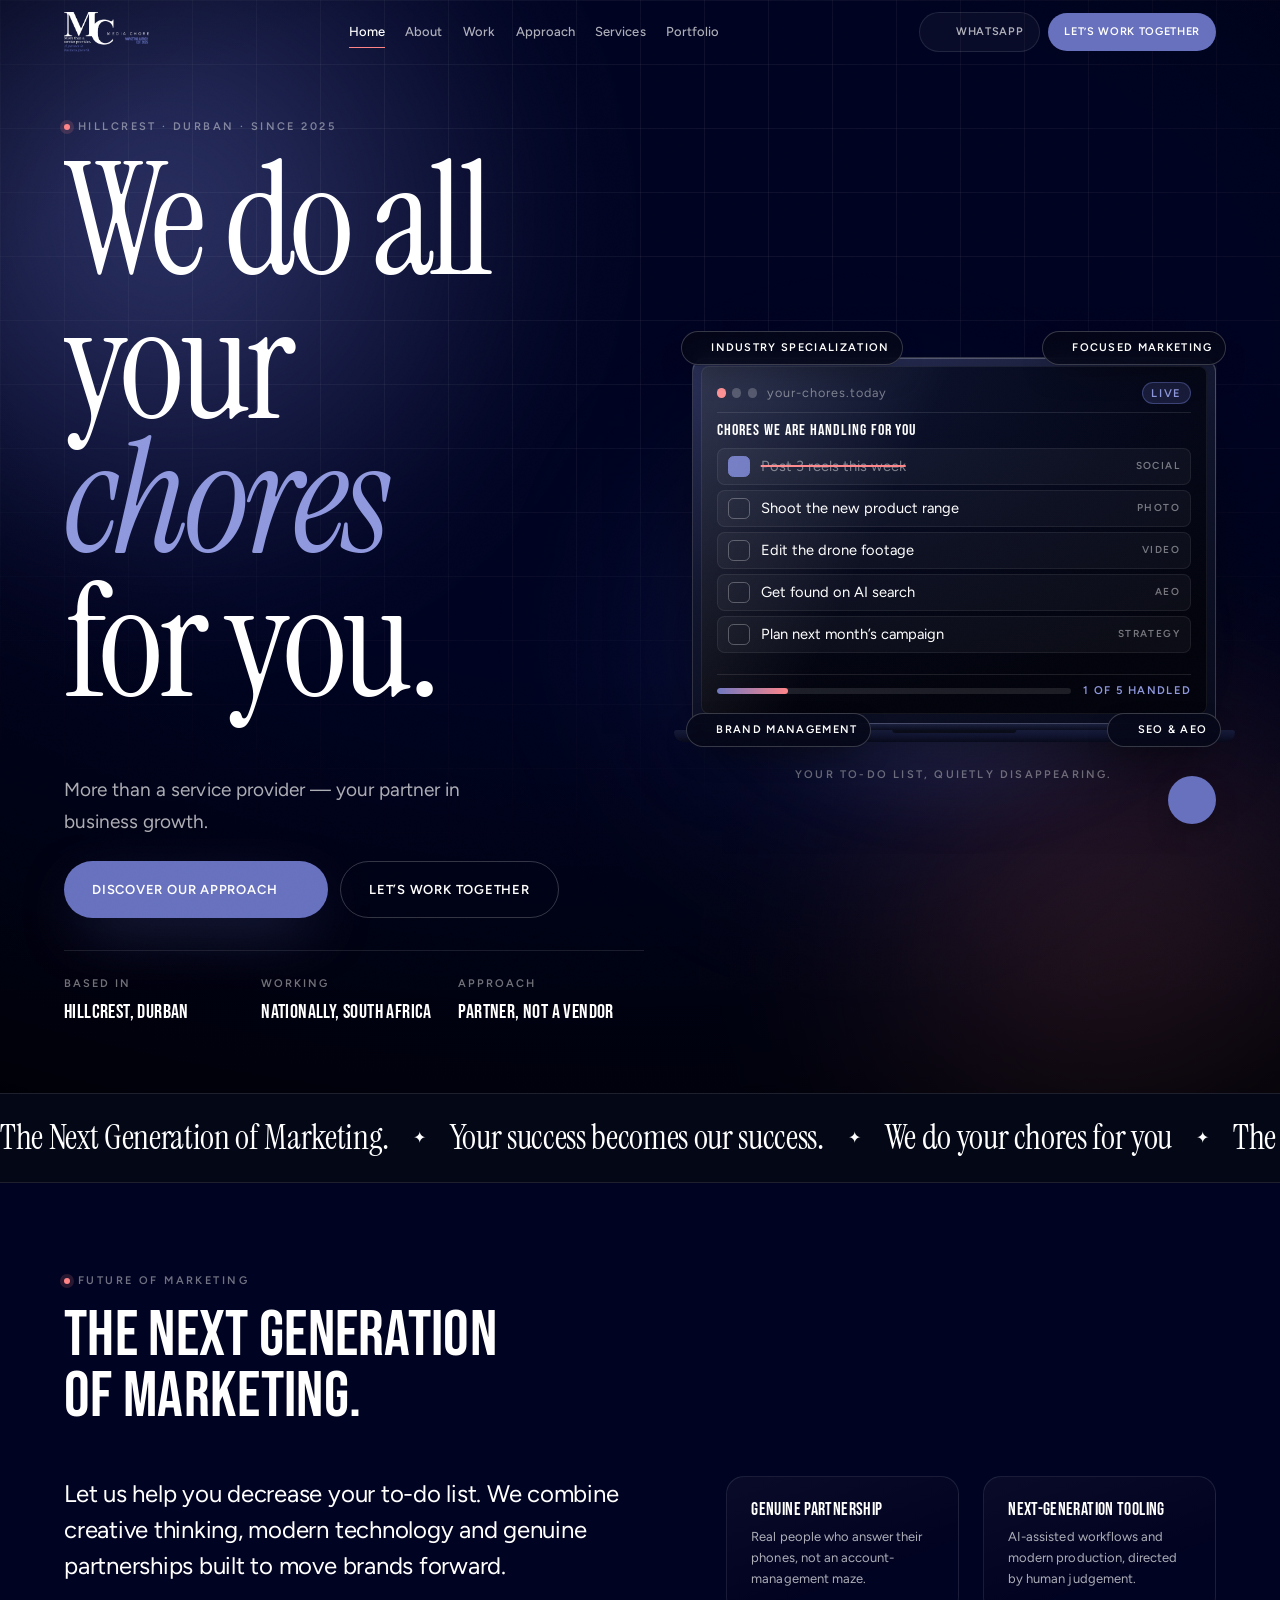
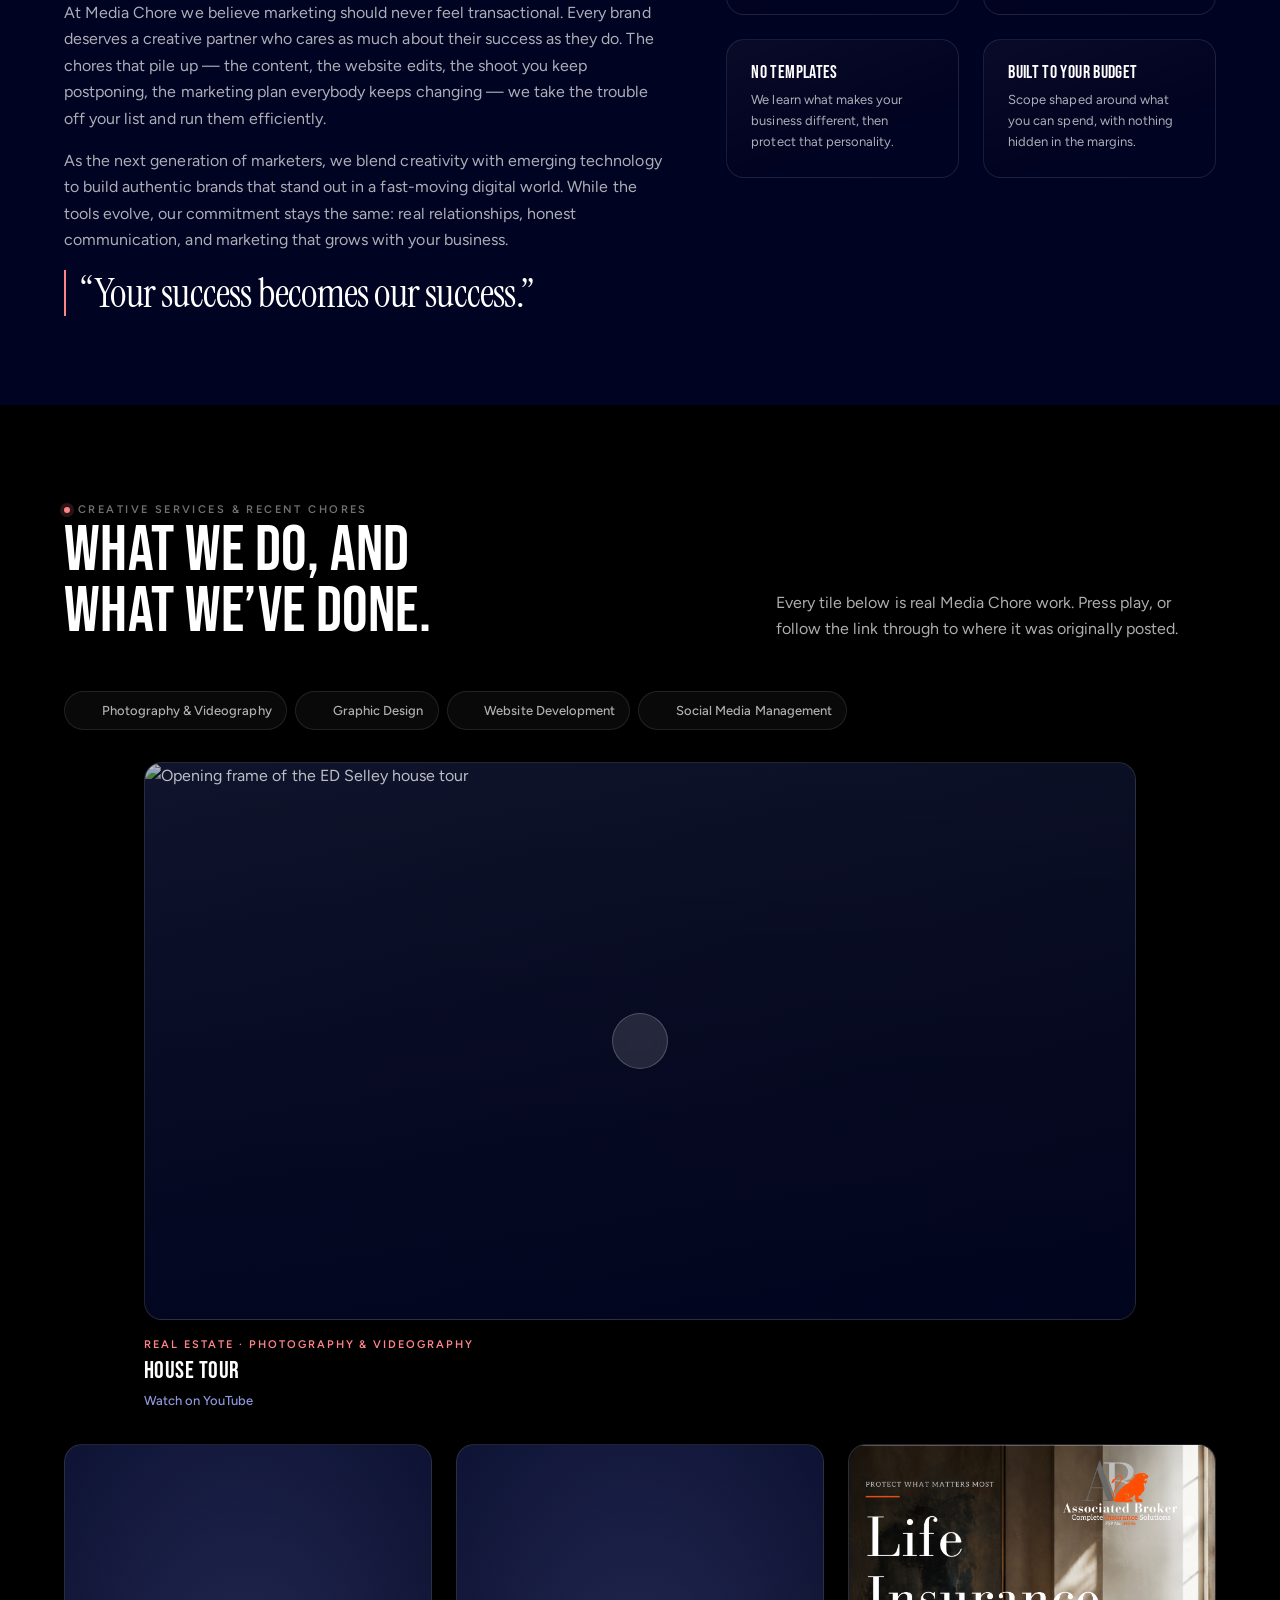
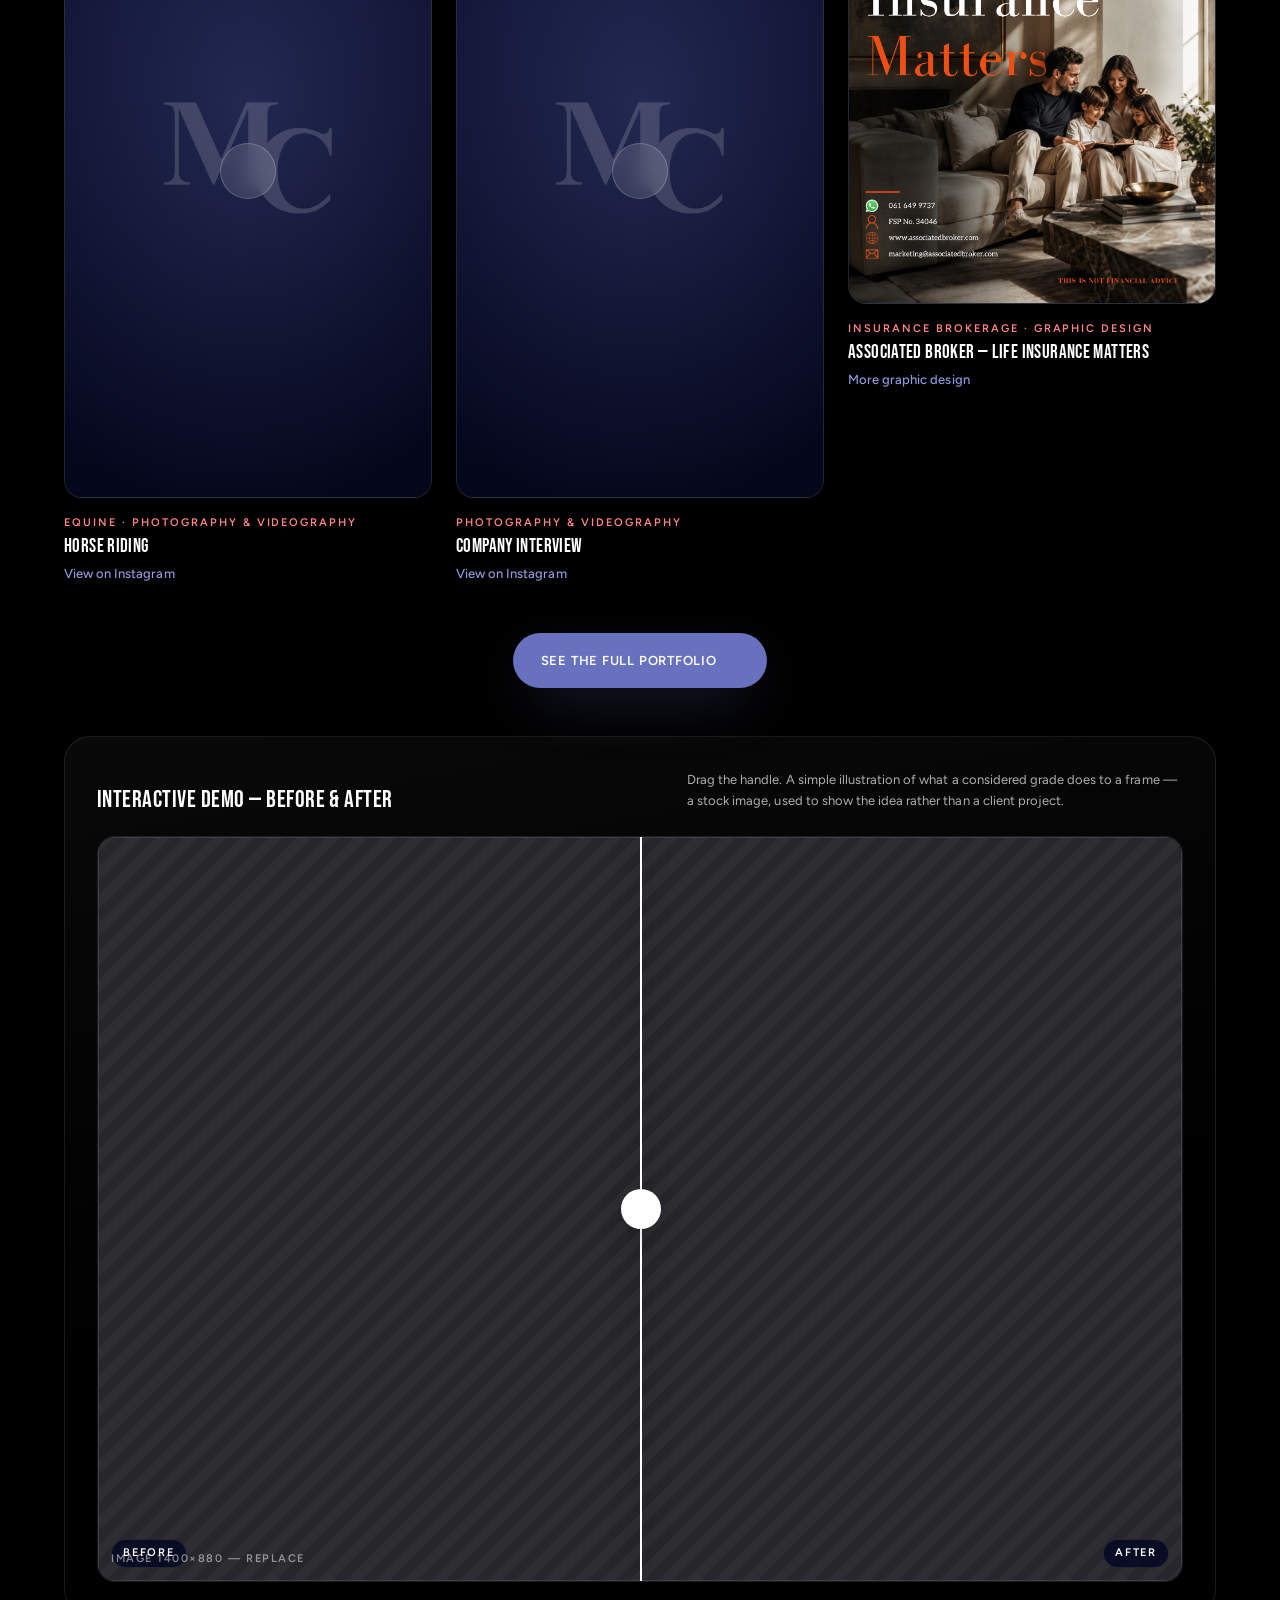
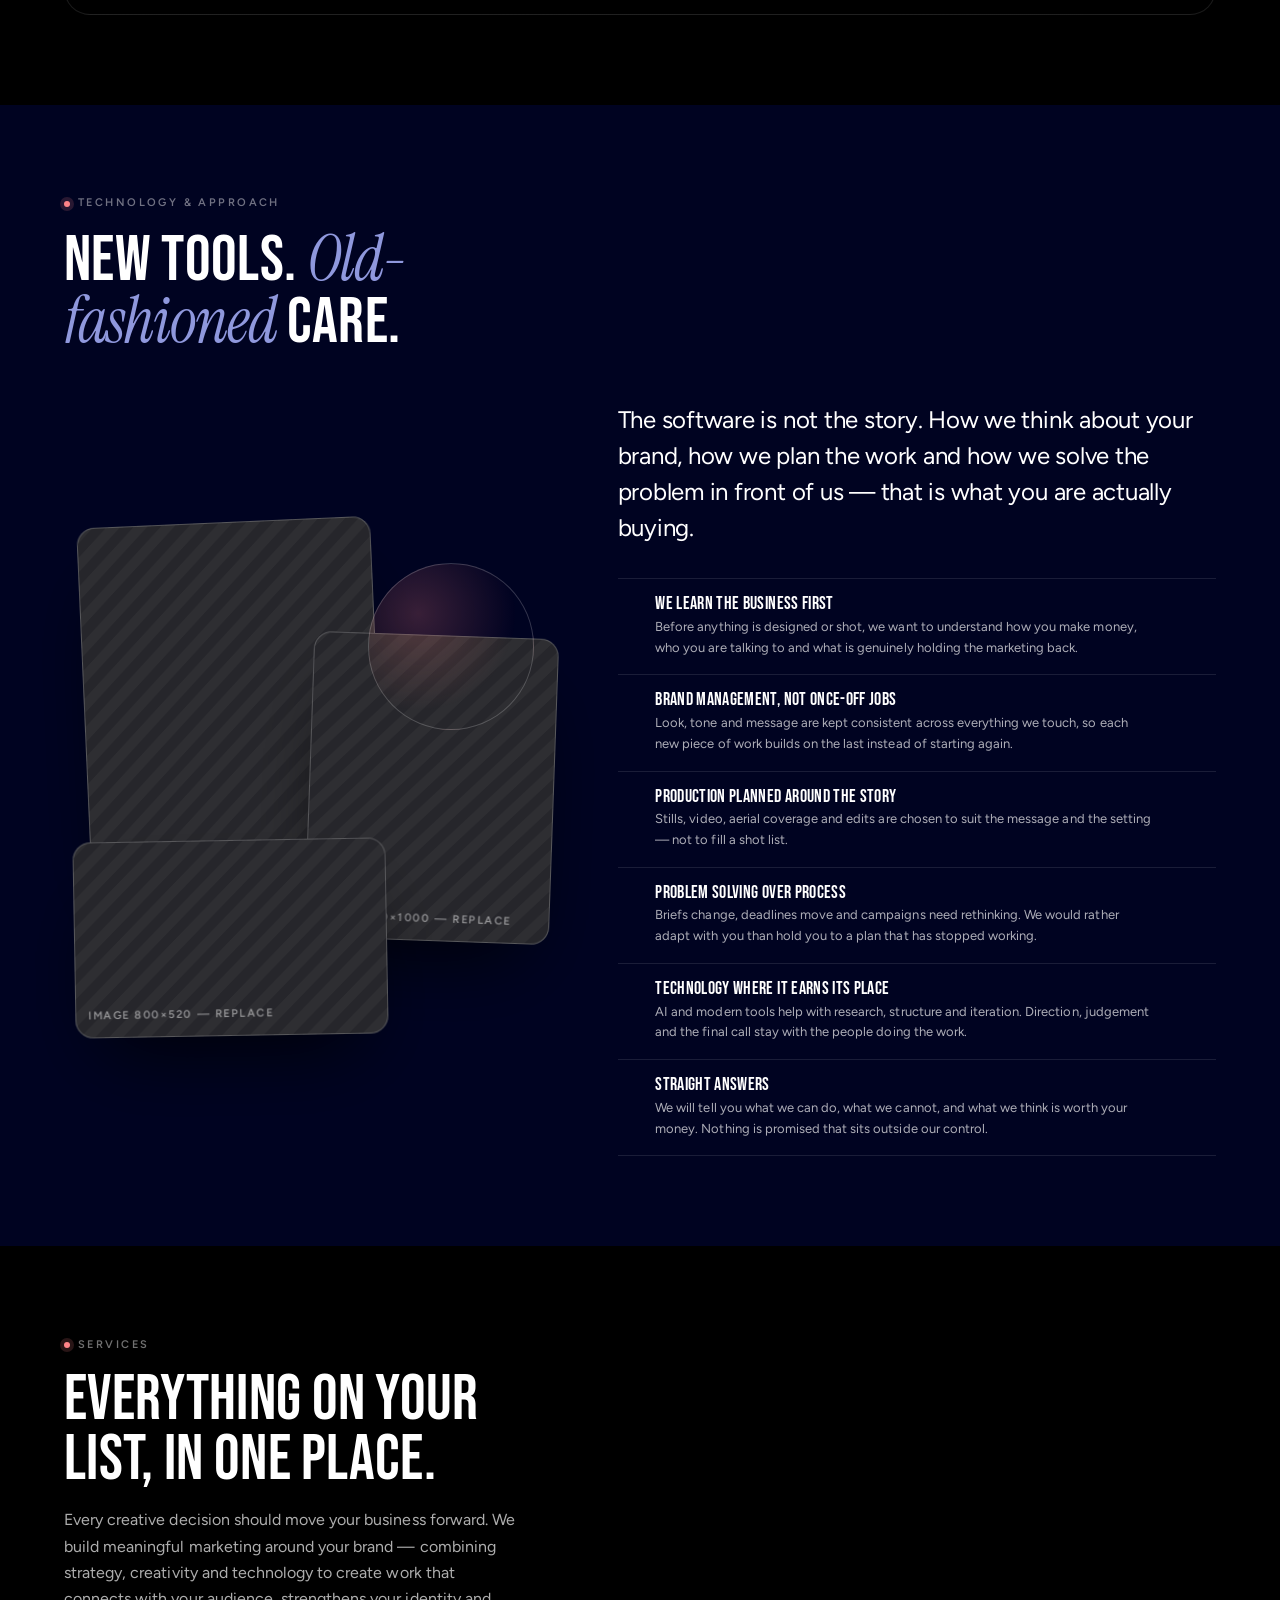
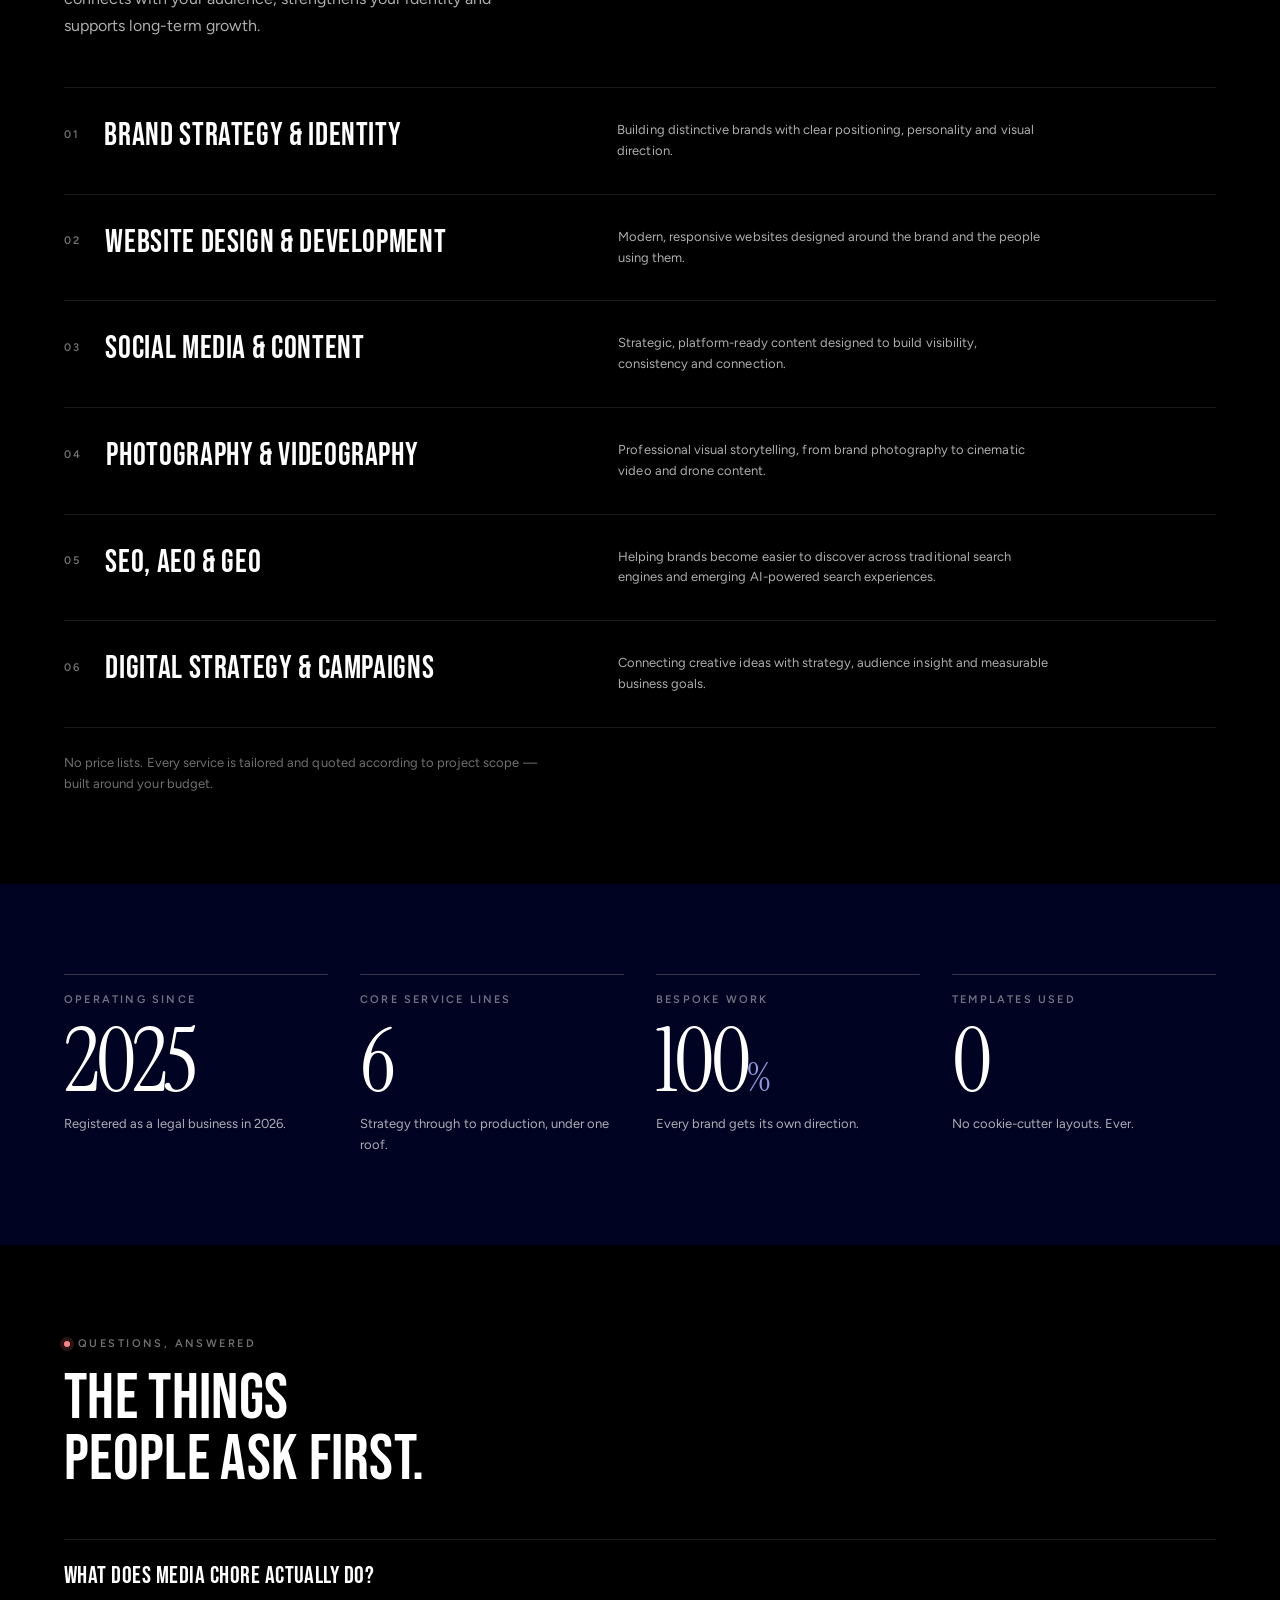
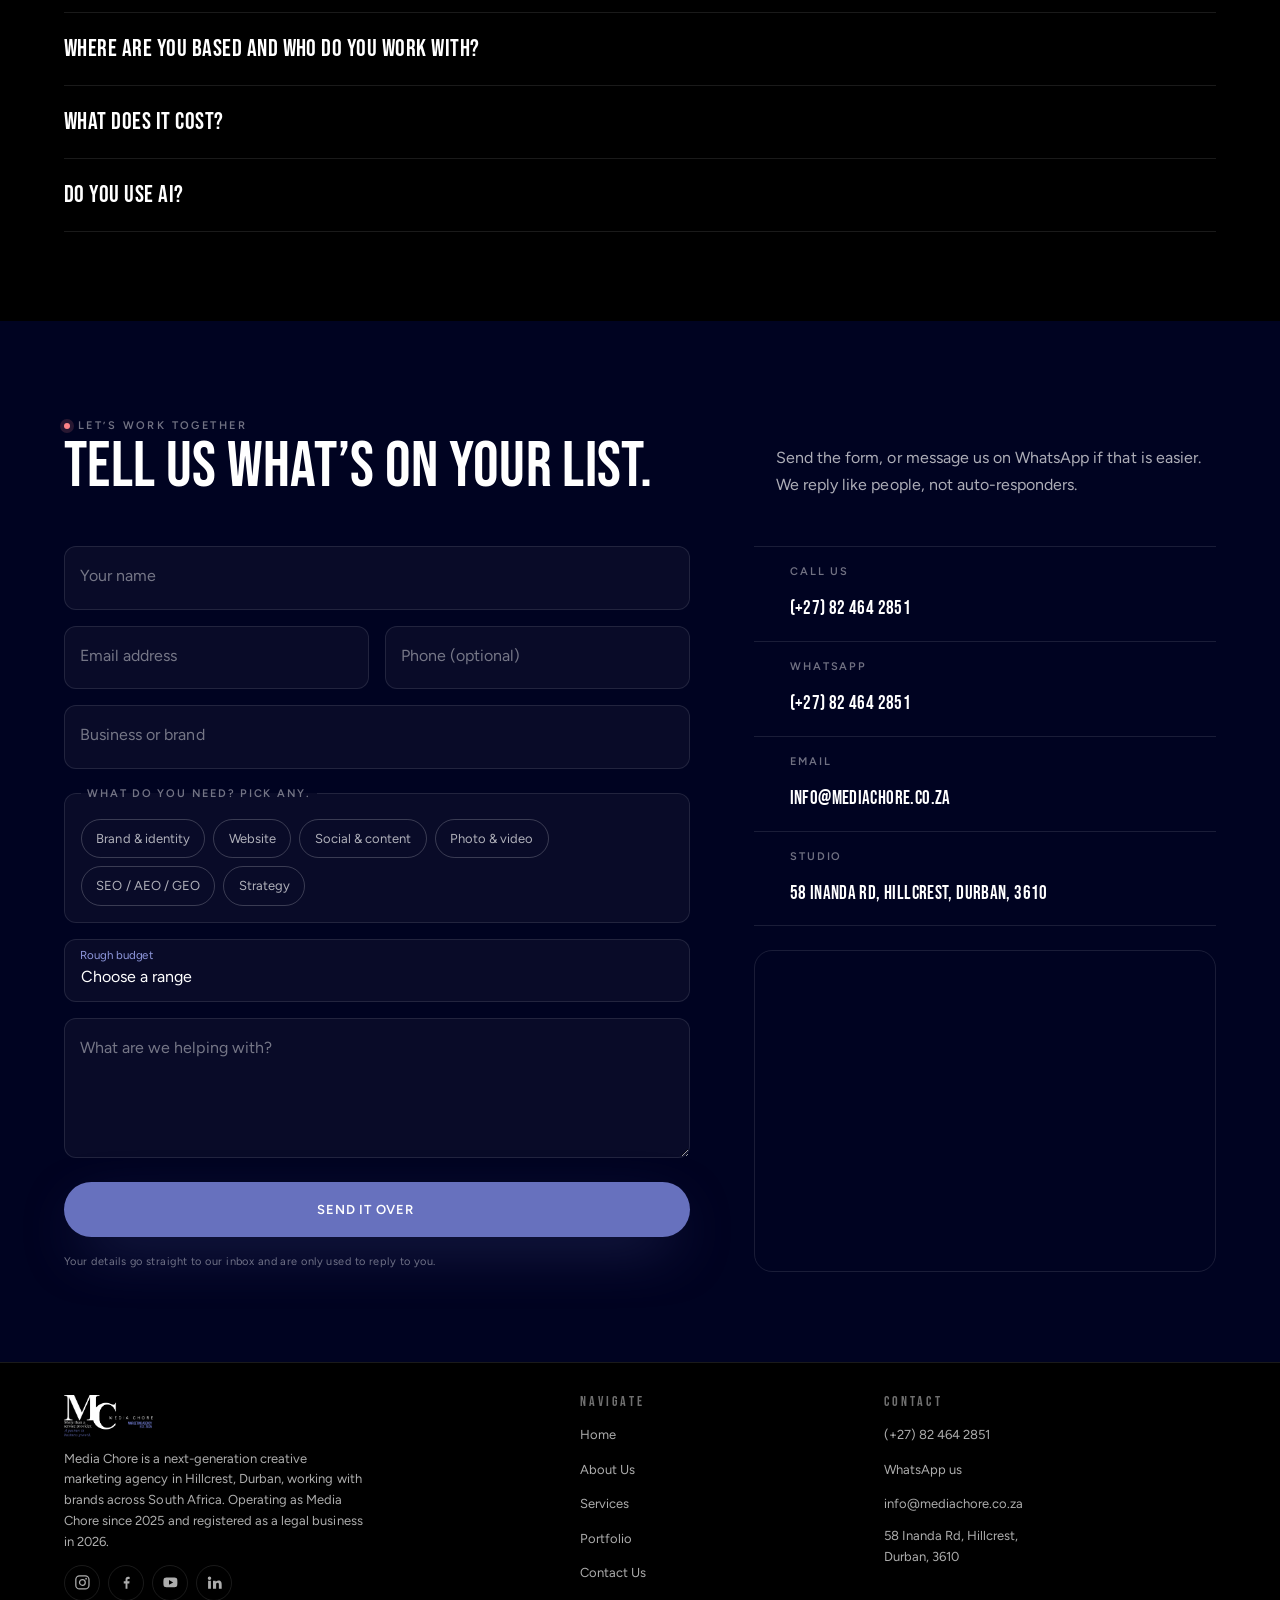
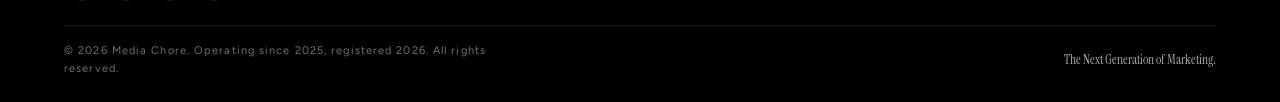
==== commit 68c18266: "Send contact form enquiries to info@mediachore.co.za via contact.php Co-Authored-By: Claude Opus 5.5" ====
--- a/index.html
+++ b/index.html
@@ -960,8 +960,8 @@
           </header>
 
           <div class="contact__grid">
-            <!-- Front-end only form: shows a thank-you message on submit -->
-            <form class="form" id="contactForm" novalidate data-reveal>
+            <!-- Enquiry form: posts to contact.php, which emails info@mediachore.co.za -->
+            <form class="form" id="contactForm" action="contact.php" method="post" novalidate data-reveal>
               <div class="field">
                 <input id="cfName" name="name" type="text" placeholder=" " autocomplete="name" required />
                 <label for="cfName">Your name</label>
@@ -987,22 +987,22 @@
               <fieldset class="chipset">
                 <legend>What do you need? Pick any.</legend>
                 <label class="pick">
-                  <input type="checkbox" name="need" value="Brand Strategy &amp; Identity" /><span>Brand &amp; identity</span>
+                  <input type="checkbox" name="need[]" value="Brand Strategy &amp; Identity" /><span>Brand &amp; identity</span>
                 </label>
                 <label class="pick">
-                  <input type="checkbox" name="need" value="Website Design &amp; Development" /><span>Website</span>
+                  <input type="checkbox" name="need[]" value="Website Design &amp; Development" /><span>Website</span>
                 </label>
                 <label class="pick">
-                  <input type="checkbox" name="need" value="Social Media &amp; Content" /><span>Social &amp; content</span>
+                  <input type="checkbox" name="need[]" value="Social Media &amp; Content" /><span>Social &amp; content</span>
                 </label>
                 <label class="pick">
-                  <input type="checkbox" name="need" value="Photography &amp; Videography" /><span>Photo &amp; video</span>
+                  <input type="checkbox" name="need[]" value="Photography &amp; Videography" /><span>Photo &amp; video</span>
                 </label>
                 <label class="pick">
-                  <input type="checkbox" name="need" value="SEO, AEO &amp; GEO" /><span>SEO / AEO / GEO</span>
+                  <input type="checkbox" name="need[]" value="SEO, AEO &amp; GEO" /><span>SEO / AEO / GEO</span>
                 </label>
                 <label class="pick">
-                  <input type="checkbox" name="need" value="Digital Strategy &amp; Campaigns" /><span>Strategy</span>
+                  <input type="checkbox" name="need[]" value="Digital Strategy &amp; Campaigns" /><span>Strategy</span>
                 </label>
               </fieldset>
 
@@ -1036,7 +1036,7 @@
                 Send it over <i data-lucide="send" aria-hidden="true"></i>
               </button>
               <p class="form__fine">
-                Front-end demo form. Hook it up to your inbox or WhatsApp Business before launch.
+                Your details go straight to our inbox and are only used to reply to you.
               </p>
             </form>
 
--- a/style.css
+++ b/style.css
@@ -2141,6 +2141,9 @@
   letter-spacing: 0.04em;
   color: var(--text-faint);
 }
+.form__fine.is-error {
+  color: var(--coral);
+}
 
 /* Thank-you panel */
 .thanks {
